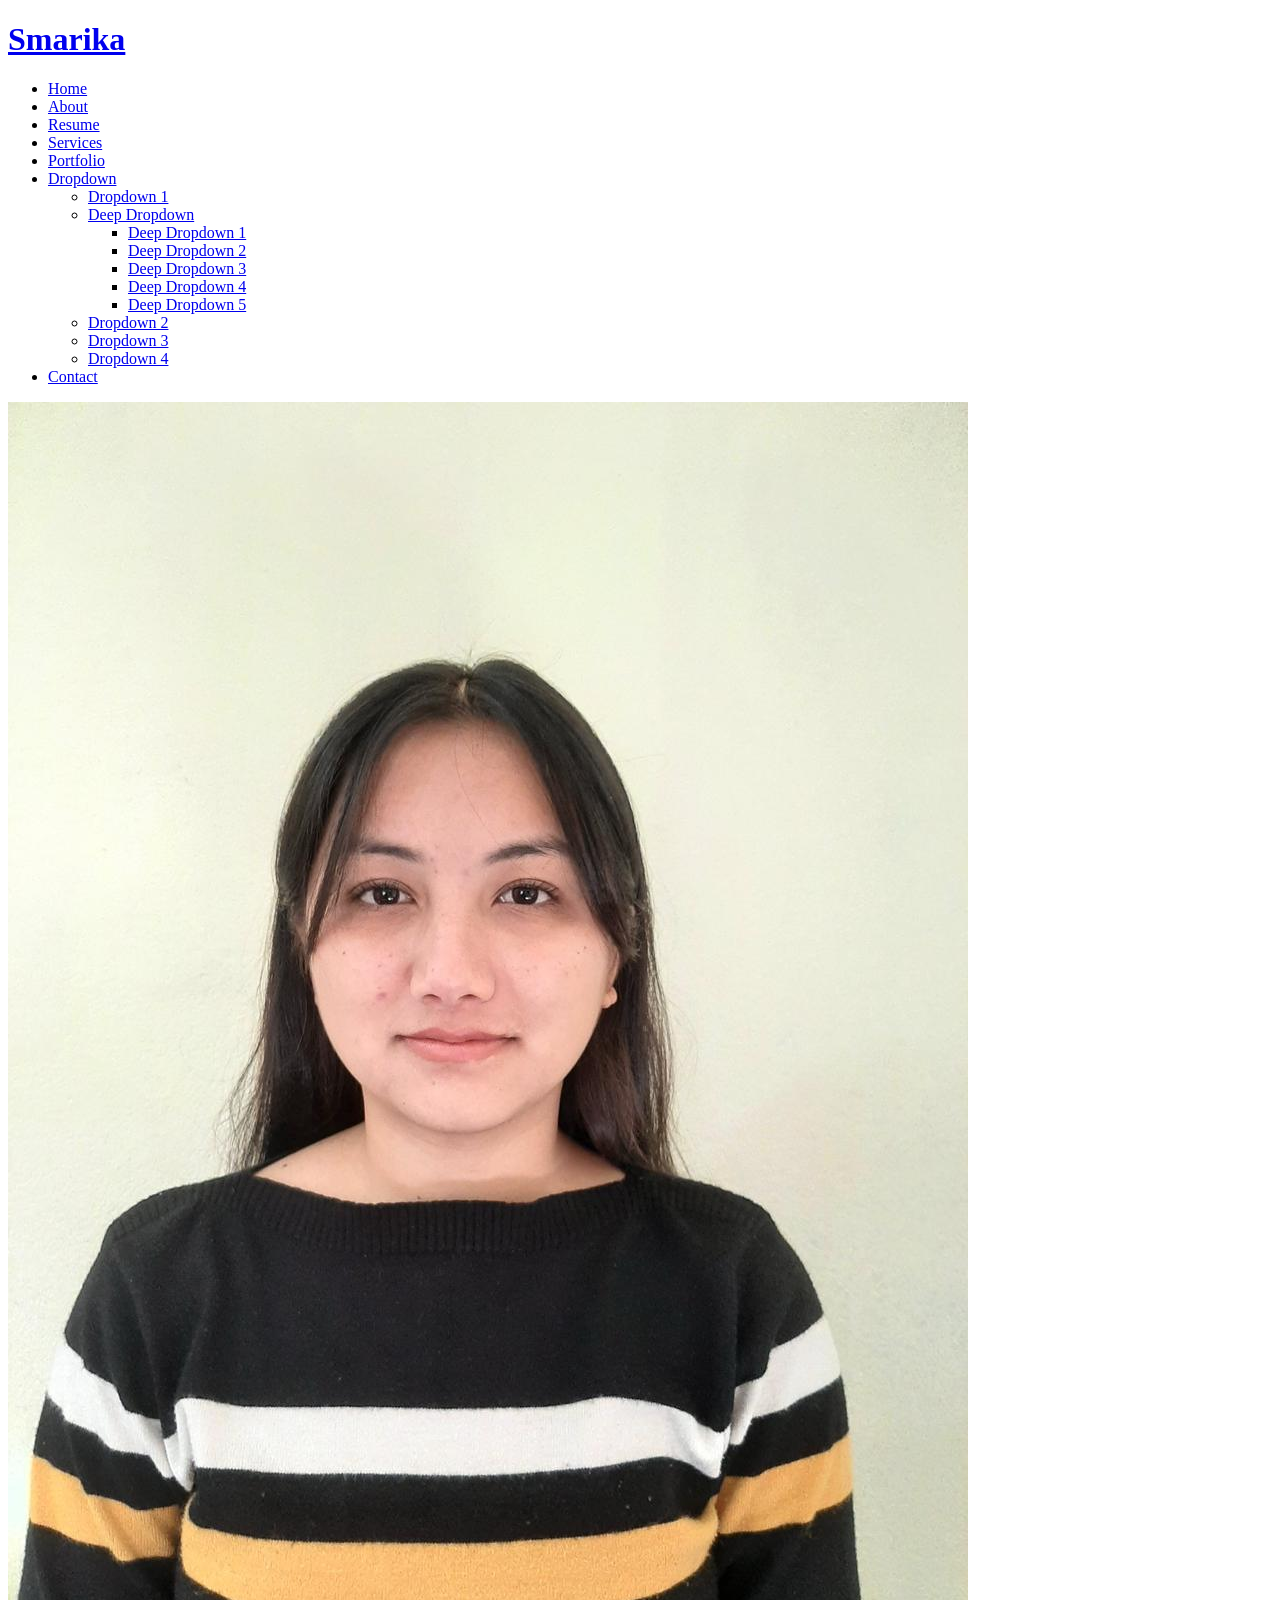
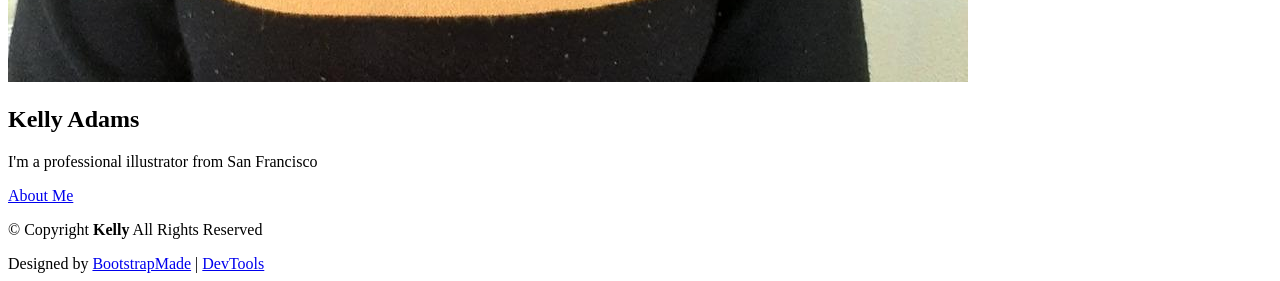
==== index.html @ 73e8aab5 "added portfolio website. this is first commit" ====
<!DOCTYPE html>
<html lang="en">

<head>
  <meta charset="utf-8">
  <meta content="width=device-width, initial-scale=1.0" name="viewport">
  <title>Index - Kelly Bootstrap Template</title>
  <meta name="description" content="">
  <meta name="keywords" content="">

  <!-- Favicons -->
  <link href="assets/img/favicon.png" rel="icon">
  <link href="assets/img/apple-touch-icon.png" rel="apple-touch-icon">

  <!-- Fonts -->
  <link href="https://fonts.googleapis.com" rel="preconnect">
  <link href="https://fonts.gstatic.com" rel="preconnect" crossorigin>
  <link href="https://fonts.googleapis.com/css2?family=Roboto:ital,wght@0,100;0,300;0,400;0,500;0,700;0,900;1,100;1,300;1,400;1,500;1,700;1,900&family=Poppins:ital,wght@0,100;0,200;0,300;0,400;0,500;0,600;0,700;0,800;0,900;1,100;1,200;1,300;1,400;1,500;1,600;1,700;1,800;1,900&family=Raleway:ital,wght@0,100;0,200;0,300;0,400;0,500;0,600;0,700;0,800;0,900;1,100;1,200;1,300;1,400;1,500;1,600;1,700;1,800;1,900&display=swap" rel="stylesheet">

  <!-- Vendor CSS Files -->
  <link href="assets/vendor/bootstrap/css/bootstrap.min.css" rel="stylesheet">
  <link href="assets/vendor/bootstrap-icons/bootstrap-icons.css" rel="stylesheet">
  <link href="assets/vendor/aos/aos.css" rel="stylesheet">
  <link href="assets/vendor/swiper/swiper-bundle.min.css" rel="stylesheet">
  <link href="assets/vendor/glightbox/css/glightbox.min.css" rel="stylesheet">

  <!-- Main CSS File -->
  <link href="assets/css/main.css" rel="stylesheet">

  <!-- =======================================================
  * Template Name: Kelly
  * Template URL: https://bootstrapmade.com/kelly-free-bootstrap-cv-resume-html-template/
  * Updated: Aug 07 2024 with Bootstrap v5.3.3
  * Author: BootstrapMade.com
  * License: https://bootstrapmade.com/license/
  ======================================================== -->
</head>

<body class="index-page">

  <header id="header" class="header d-flex align-items-center light-background sticky-top">
    <div class="container-fluid position-relative d-flex align-items-center justify-content-between">

      <a href="index.html" class="logo d-flex align-items-center me-auto me-xl-0">
        <!-- Uncomment the line below if you also wish to use an image logo -->
        <!-- <img src="assets/img/logo.png" alt=""> -->
        <h1 class="sitename">Smarika</h1>
      </a>

      <nav id="navmenu" class="navmenu">
        <ul>
          <li><a href="index.html" class="active">Home</a></li>
          <li><a href="about.html">About</a></li>
          <li><a href="resume.html">Resume</a></li>
          <li><a href="services.html">Services</a></li>
          <li><a href="portfolio.html">Portfolio</a></li>
          <li class="dropdown"><a href="#"><span>Dropdown</span> <i class="bi bi-chevron-down toggle-dropdown"></i></a>
            <ul>
              <li><a href="#">Dropdown 1</a></li>
              <li class="dropdown"><a href="#"><span>Deep Dropdown</span> <i class="bi bi-chevron-down toggle-dropdown"></i></a>
                <ul>
                  <li><a href="#">Deep Dropdown 1</a></li>
                  <li><a href="#">Deep Dropdown 2</a></li>
                  <li><a href="#">Deep Dropdown 3</a></li>
                  <li><a href="#">Deep Dropdown 4</a></li>
                  <li><a href="#">Deep Dropdown 5</a></li>
                </ul>
              </li>
              <li><a href="#">Dropdown 2</a></li>
              <li><a href="#">Dropdown 3</a></li>
              <li><a href="#">Dropdown 4</a></li>
            </ul>
          </li>
          <li><a href="contact.html">Contact</a></li>
        </ul>
        <i class="mobile-nav-toggle d-xl-none bi bi-list"></i>
      </nav>

      <div class="header-social-links">
        <a href="#" class="twitter"><i class="bi bi-twitter-x"></i></a>
        <a href="#" class="facebook"><i class="bi bi-facebook"></i></a>
        <a href="#" class="instagram"><i class="bi bi-instagram"></i></a>
        <a href="#" class="linkedin"><i class="bi bi-linkedin"></i></a>
      </div>

    </div>
  </header>

  <main class="main">

    <!-- Hero Section -->
    <section id="hero" class="hero section">

      <img src="assets/img/portfolio/smarika.jpeg" alt="" data-aos="fade-in">

      <div class="container text-center" data-aos="zoom-out" data-aos-delay="100">
        <div class="row justify-content-center">
          <div class="col-lg-8">
            <h2>Kelly Adams</h2>
            <p>I'm a professional illustrator from San Francisco</p>
            <a href="about.html" class="btn-get-started">About Me</a>
          </div>
        </div>
      </div>

    </section><!-- /Hero Section -->

  </main>

  <footer id="footer" class="footer light-background">

    <div class="container">
      <div class="copyright text-center ">
        <p>© <span>Copyright</span> <strong class="px-1 sitename">Kelly</strong> <span>All Rights Reserved<br></span></p>
      </div>
      <div class="social-links d-flex justify-content-center">
        <a href=""><i class="bi bi-twitter-x"></i></a>
        <a href=""><i class="bi bi-facebook"></i></a>
        <a href=""><i class="bi bi-instagram"></i></a>
        <a href=""><i class="bi bi-linkedin"></i></a>
      </div>
      <div class="credits">
        <!-- All the links in the footer should remain intact. -->
        <!-- You can delete the links only if you've purchased the pro version. -->
        <!-- Licensing information: https://bootstrapmade.com/license/ -->
        <!-- Purchase the pro version with working PHP/AJAX contact form: [buy-url] -->
        Designed by <a href="https://bootstrapmade.com/">BootstrapMade</a> | <a href="https://bootstrapmade.com/tools/">DevTools</a>
      </div>
    </div>

  </footer>

  <!-- Scroll Top -->
  <a href="#" id="scroll-top" class="scroll-top d-flex align-items-center justify-content-center"><i class="bi bi-arrow-up-short"></i></a>

  <!-- Preloader -->
  <div id="preloader"></div>

  <!-- Vendor JS Files -->
  <script src="assets/vendor/bootstrap/js/bootstrap.bundle.min.js"></script>
  <script src="assets/vendor/php-email-form/validate.js"></script>
  <script src="assets/vendor/aos/aos.js"></script>
  <script src="assets/vendor/waypoints/noframework.waypoints.js"></script>
  <script src="assets/vendor/purecounter/purecounter_vanilla.js"></script>
  <script src="assets/vendor/swiper/swiper-bundle.min.js"></script>
  <script src="assets/vendor/glightbox/js/glightbox.min.js"></script>
  <script src="assets/vendor/imagesloaded/imagesloaded.pkgd.min.js"></script>
  <script src="assets/vendor/isotope-layout/isotope.pkgd.min.js"></script>

  <!-- Main JS File -->
  <script src="assets/js/main.js"></script>

</body>

</html>
---- assets/css/main.css ----
/**
* Template Name: Kelly
* Template URL: https://bootstrapmade.com/kelly-free-bootstrap-cv-resume-html-template/
* Updated: Aug 07 2024 with Bootstrap v5.3.3
* Author: BootstrapMade.com
* License: https://bootstrapmade.com/license/
*/

/*--------------------------------------------------------------
# Font & Color Variables
# Help: https://bootstrapmade.com/color-system/
--------------------------------------------------------------*/
/* Fonts */
:root {
  --default-font: "Roboto",  system-ui, -apple-system, "Segoe UI", Roboto, "Helvetica Neue", Arial, "Noto Sans", "Liberation Sans", sans-serif, "Apple Color Emoji", "Segoe UI Emoji", "Segoe UI Symbol", "Noto Color Emoji";
  --heading-font: "Raleway",  sans-serif;
  --nav-font: "Poppins",  sans-serif;
}

/* Global Colors - The following color variables are used throughout the website. Updating them here will change the color scheme of the entire website */
:root { 
  --background-color: #ffffff; /* Background color for the entire website, including individual sections */
  --default-color: #444444; /* Default color used for the majority of the text content across the entire website */
  --heading-color: #222222; /* Color for headings, subheadings and title throughout the website */
  --accent-color: #34b7a7; /* Accent color that represents your brand on the website. It's used for buttons, links, and other elements that need to stand out */
  --surface-color: #ffffff; /* The surface color is used as a background of boxed elements within sections, such as cards, icon boxes, or other elements that require a visual separation from the global background. */
  --contrast-color: #ffffff; /* Contrast color for text, ensuring readability against backgrounds of accent, heading, or default colors. */
}

/* Nav Menu Colors - The following color variables are used specifically for the navigation menu. They are separate from the global colors to allow for more customization options */
:root {
  --nav-color: #444444;  /* The default color of the main navmenu links */
  --nav-hover-color: #34b7a7; /* Applied to main navmenu links when they are hovered over or active */
  --nav-mobile-background-color: #ffffff; /* Used as the background color for mobile navigation menu */
  --nav-dropdown-background-color: #ffffff; /* Used as the background color for dropdown items that appear when hovering over primary navigation items */
  --nav-dropdown-color: #444444; /* Used for navigation links of the dropdown items in the navigation menu. */
  --nav-dropdown-hover-color: #34b7a7; /* Similar to --nav-hover-color, this color is applied to dropdown navigation links when they are hovered over. */
}

/* Color Presets - These classes override global colors when applied to any section or element, providing reuse of the sam color scheme. */

.light-background {
  --background-color: #e9e8e6;
  --surface-color: #ffffff;
}

.dark-background {
  --background-color: #060606;
  --default-color: #ffffff;
  --heading-color: #ffffff;
  --surface-color: #252525;
  --contrast-color: #ffffff;
}

/* Smooth scroll */
:root {
  scroll-behavior: smooth;
}

/*--------------------------------------------------------------
# General Styling & Shared Classes
--------------------------------------------------------------*/
body {
  color: var(--default-color);
  background-color: var(--background-color);
  font-family: var(--default-font);
}

a {
  color: var(--accent-color);
  text-decoration: none;
  transition: 0.3s;
}

a:hover {
  color: color-mix(in srgb, var(--accent-color), transparent 25%);
  text-decoration: none;
}

h1,
h2,
h3,
h4,
h5,
h6 {
  color: var(--heading-color);
  font-family: var(--heading-font);
}

/* PHP Email Form Messages
------------------------------*/
.php-email-form .error-message {
  display: none;
  background: #df1529;
  color: #ffffff;
  text-align: left;
  padding: 15px;
  margin-bottom: 24px;
  font-weight: 600;
}

.php-email-form .sent-message {
  display: none;
  color: #ffffff;
  background: #059652;
  text-align: center;
  padding: 15px;
  margin-bottom: 24px;
  font-weight: 600;
}

.php-email-form .loading {
  display: none;
  background: var(--surface-color);
  text-align: center;
  padding: 15px;
  margin-bottom: 24px;
}

.php-email-form .loading:before {
  content: "";
  display: inline-block;
  border-radius: 50%;
  width: 24px;
  height: 24px;
  margin: 0 10px -6px 0;
  border: 3px solid var(--accent-color);
  border-top-color: var(--surface-color);
  animation: php-email-form-loading 1s linear infinite;
}

@keyframes php-email-form-loading {
  0% {
    transform: rotate(0deg);
  }

  100% {
    transform: rotate(360deg);
  }
}

/*--------------------------------------------------------------
# Global Header
--------------------------------------------------------------*/
.header {
  color: var(--default-color);
  background-color: var(--background-color);
  padding: 15px 0;
  transition: all 0.5s;
  z-index: 997;
  box-shadow: 0px 0 18px rgba(0, 0, 0, 0.1);
}

.header .logo {
  line-height: 1;
}

.header .logo img {
  max-height: 36px;
  margin-right: 8px;
}

.header .logo h1 {
  font-size: 32px;
  margin: 0;
  font-weight: 300;
  text-transform: uppercase;
  color: var(--heading-color);
}

.header .header-social-links {
  padding-right: 15px;
}

.header .header-social-links a {
  color: color-mix(in srgb, var(--default-color), transparent 40%);
  padding-left: 6px;
  display: inline-block;
  transition: 0.3s;
  font-size: 16px;
}

.header .header-social-links a:hover {
  color: var(--accent-color);
}

.header .header-social-links a i {
  line-height: 0px;
}

@media (max-width: 1200px) {
  .header .logo {
    order: 1;
  }

  .header .header-social-links {
    order: 2;
  }

  .header .navmenu {
    order: 3;
  }
}

/*--------------------------------------------------------------
# Navigation Menu
--------------------------------------------------------------*/
/* Desktop Navigation */
@media (min-width: 1200px) {
  .navmenu {
    padding: 0;
  }

  .navmenu ul {
    margin: 0;
    padding: 0;
    display: flex;
    list-style: none;
    align-items: center;
  }

  .navmenu li {
    position: relative;
  }

  .navmenu>ul>li {
    white-space: nowrap;
    padding: 15px 14px;
  }

  .navmenu>ul>li:last-child {
    padding-right: 0;
  }

  .navmenu a,
  .navmenu a:focus {
    color: var(--nav-color);
    font-size: 15px;
    padding: 0 2px;
    font-family: var(--nav-font);
    font-weight: 400;
    display: flex;
    align-items: center;
    justify-content: space-between;
    white-space: nowrap;
    transition: 0.3s;
    position: relative;
  }

  .navmenu a i,
  .navmenu a:focus i {
    font-size: 12px;
    line-height: 0;
    margin-left: 5px;
    transition: 0.3s;
  }

  .navmenu>ul>li>a:before {
    content: "";
    position: absolute;
    height: 2px;
    bottom: -6px;
    left: 0;
    background-color: var(--nav-hover-color);
    visibility: hidden;
    width: 0px;
    transition: all 0.3s ease-in-out 0s;
  }

  .navmenu a:hover:before,
  .navmenu li:hover>a:before,
  .navmenu .active:before {
    visibility: visible;
    width: 25px;
  }

  .navmenu li:hover>a,
  .navmenu .active,
  .navmenu .active:focus {
    color: var(--nav-hover-color);
  }

  .navmenu .dropdown ul {
    margin: 0;
    padding: 10px 0;
    background: var(--nav-dropdown-background-color);
    display: block;
    position: absolute;
    visibility: hidden;
    left: 14px;
    top: 130%;
    opacity: 0;
    transition: 0.3s;
    border-radius: 4px;
    z-index: 99;
    box-shadow: 0px 0px 30px rgba(0, 0, 0, 0.1);
  }

  .navmenu .dropdown ul li {
    min-width: 200px;
  }

  .navmenu .dropdown ul a {
    padding: 10px 20px;
    font-size: 15px;
    text-transform: none;
    color: var(--nav-dropdown-color);
  }

  .navmenu .dropdown ul a i {
    font-size: 12px;
  }

  .navmenu .dropdown ul a:hover,
  .navmenu .dropdown ul .active:hover,
  .navmenu .dropdown ul li:hover>a {
    color: var(--nav-dropdown-hover-color);
  }

  .navmenu .dropdown:hover>ul {
    opacity: 1;
    top: 100%;
    visibility: visible;
  }

  .navmenu .dropdown .dropdown ul {
    top: 0;
    left: -90%;
    visibility: hidden;
  }

  .navmenu .dropdown .dropdown:hover>ul {
    opacity: 1;
    top: 0;
    left: -100%;
    visibility: visible;
  }
}

/* Mobile Navigation */
@media (max-width: 1199px) {
  .mobile-nav-toggle {
    color: var(--nav-color);
    font-size: 28px;
    line-height: 0;
    margin-right: 10px;
    cursor: pointer;
    transition: color 0.3s;
  }

  .navmenu {
    padding: 0;
    z-index: 9997;
  }

  .navmenu ul {
    display: none;
    list-style: none;
    position: absolute;
    inset: 60px 20px 20px 20px;
    padding: 10px 0;
    margin: 0;
    border-radius: 6px;
    background-color: var(--nav-mobile-background-color);
    border: 1px solid color-mix(in srgb, var(--default-color), transparent 90%);
    box-shadow: none;
    overflow-y: auto;
    transition: 0.3s;
    z-index: 9998;
  }

  .navmenu a,
  .navmenu a:focus {
    color: var(--nav-dropdown-color);
    padding: 10px 20px;
    font-family: var(--nav-font);
    font-size: 17px;
    font-weight: 500;
    display: flex;
    align-items: center;
    justify-content: space-between;
    white-space: nowrap;
    transition: 0.3s;
  }

  .navmenu a i,
  .navmenu a:focus i {
    font-size: 12px;
    line-height: 0;
    margin-left: 5px;
    width: 30px;
    height: 30px;
    display: flex;
    align-items: center;
    justify-content: center;
    border-radius: 50%;
    transition: 0.3s;
    background-color: color-mix(in srgb, var(--accent-color), transparent 90%);
  }

  .navmenu a i:hover,
  .navmenu a:focus i:hover {
    background-color: var(--accent-color);
    color: var(--contrast-color);
  }

  .navmenu a:hover,
  .navmenu .active,
  .navmenu .active:focus {
    color: var(--nav-dropdown-hover-color);
  }

  .navmenu .active i,
  .navmenu .active:focus i {
    background-color: var(--accent-color);
    color: var(--contrast-color);
    transform: rotate(180deg);
  }

  .navmenu .dropdown ul {
    position: static;
    display: none;
    z-index: 99;
    padding: 10px 0;
    margin: 10px 20px;
    background-color: var(--nav-dropdown-background-color);
    transition: all 0.5s ease-in-out;
  }

  .navmenu .dropdown ul ul {
    background-color: rgba(33, 37, 41, 0.1);
  }

  .navmenu .dropdown>.dropdown-active {
    display: block;
    background-color: rgba(33, 37, 41, 0.03);
  }

  .mobile-nav-active {
    overflow: hidden;
  }

  .mobile-nav-active .mobile-nav-toggle {
    color: #fff;
    position: absolute;
    font-size: 32px;
    top: 15px;
    right: 15px;
    margin-right: 0;
    z-index: 9999;
  }

  .mobile-nav-active .navmenu {
    position: fixed;
    overflow: hidden;
    inset: 0;
    background: rgba(33, 37, 41, 0.8);
    transition: 0.3s;
  }

  .mobile-nav-active .navmenu>ul {
    display: block;
  }
}

/*--------------------------------------------------------------
# Global Footer
--------------------------------------------------------------*/
.footer {
  color: var(--default-color);
  background-color: var(--background-color);
  font-size: 14px;
  padding: 40px 0;
  position: relative;
}

.footer .copyright p {
  margin-bottom: 0;
}

.footer .social-links {
  margin-top: 20px;
}

.footer .social-links a {
  display: flex;
  align-items: center;
  justify-content: center;
  width: 40px;
  height: 40px;
  border-radius: 50%;
  border: 1px solid color-mix(in srgb, var(--default-color), transparent 50%);
  font-size: 16px;
  color: color-mix(in srgb, var(--default-color), transparent 50%);
  margin: 0 5px;
  transition: 0.3s;
}

.footer .social-links a:hover {
  color: var(--accent-color);
  border-color: var(--accent-color);
}

.footer .credits {
  margin-top: 10px;
  font-size: 13px;
  text-align: center;
}

/*--------------------------------------------------------------
# Preloader
--------------------------------------------------------------*/
#preloader {
  position: fixed;
  inset: 0;
  z-index: 9999;
  overflow: hidden;
  background-color: var(--background-color);
  transition: all 0.6s ease-out;
  width: 100%;
  height: 100vh;
}

#preloader:before,
#preloader:after {
  content: "";
  position: absolute;
  border: 4px solid var(--accent-color);
  border-radius: 50%;
  animation: animate-preloader 2s cubic-bezier(0, 0.2, 0.8, 1) infinite;
}

#preloader:after {
  animation-delay: -0.5s;
}

@keyframes animate-preloader {
  0% {
    width: 10px;
    height: 10px;
    top: calc(50% - 5px);
    left: calc(50% - 5px);
    opacity: 1;
  }

  100% {
    width: 72px;
    height: 72px;
    top: calc(50% - 36px);
    left: calc(50% - 36px);
    opacity: 0;
  }
}

/*--------------------------------------------------------------
# Scroll Top Button
--------------------------------------------------------------*/
.scroll-top {
  position: fixed;
  visibility: hidden;
  opacity: 0;
  right: 15px;
  bottom: -15px;
  z-index: 99999;
  background-color: var(--accent-color);
  width: 44px;
  height: 44px;
  border-radius: 50px;
  transition: all 0.4s;
}

.scroll-top i {
  font-size: 24px;
  color: var(--contrast-color);
  line-height: 0;
}

.scroll-top:hover {
  background-color: color-mix(in srgb, var(--accent-color), transparent 20%);
  color: var(--contrast-color);
}

.scroll-top.active {
  visibility: visible;
  opacity: 1;
  bottom: 15px;
}

/*--------------------------------------------------------------
# Disable aos animation delay on mobile devices
--------------------------------------------------------------*/
@media screen and (max-width: 768px) {
  [data-aos-delay] {
    transition-delay: 0 !important;
  }
}

/*--------------------------------------------------------------
# Global Page Titles & Breadcrumbs
--------------------------------------------------------------*/
.page-title {
  color: var(--default-color);
  background-color: var(--background-color);
  padding: 25px 0;
  position: relative;
  border-bottom: 1px solid color-mix(in srgb, var(--default-color), transparent 85%);
}

.page-title h1 {
  font-size: 24px;
  font-weight: 400;
}

.page-title .breadcrumbs ol {
  display: flex;
  flex-wrap: wrap;
  list-style: none;
  padding: 0;
  margin: 0;
  font-size: 14px;
  font-weight: 400;
}

.page-title .breadcrumbs ol li+li {
  padding-left: 10px;
}

.page-title .breadcrumbs ol li+li::before {
  content: "/";
  display: inline-block;
  padding-right: 10px;
  color: color-mix(in srgb, var(--default-color), transparent 70%);
}

/*--------------------------------------------------------------
# Global Sections
--------------------------------------------------------------*/
section,
.section {
  color: var(--default-color);
  background-color: var(--background-color);
  padding: 60px 0;
  scroll-margin-top: 100px;
  overflow: clip;
}

@media (max-width: 1199px) {

  section,
  .section {
    scroll-margin-top: 66px;
  }
}

/*--------------------------------------------------------------
# Global Section Titles
--------------------------------------------------------------*/
.section-title {
  text-align: center;
  padding-bottom: 60px;
  position: relative;
}

.section-title h2 {
  font-size: 32px;
  font-weight: 700;
  margin-bottom: 20px;
  padding-bottom: 20px;
  position: relative;
}

.section-title h2:after {
  content: "";
  position: absolute;
  display: block;
  width: 50px;
  height: 3px;
  background: var(--accent-color);
  left: 0;
  right: 0;
  bottom: 0;
  margin: auto;
}

.section-title p {
  margin-bottom: 0;
}

/*--------------------------------------------------------------
# Hero Section
--------------------------------------------------------------*/
.hero {
  width: 100%;
  min-height: calc(100vh - 82px);
  position: relative;
  padding: 80px 0;
  display: flex;
  align-items: center;
  justify-content: center;
}

@media (max-width: 1200px) {
  .hero {
    min-height: calc(100vh - 68px);
  }
}

.hero img {
  position: absolute;
  inset: 0;
  display: block;
  width: 100%;
  height: 100%;
  object-fit: cover;
  z-index: 1;
}

.hero .container {
  position: relative;
  z-index: 3;
}

.hero h2 {
  margin: 0;
  font-size: 48px;
  font-weight: 700;
}

.hero p {
  margin: 10px 0 0 0;
  font-size: 24px;
  color: var(--heading-color);
}

.hero .btn-get-started {
  color: var(--contrast-color);
  background: var(--accent-color);
  font-family: var(--heading-font);
  text-transform: uppercase;
  font-weight: 600;
  font-size: 12px;
  letter-spacing: 1px;
  display: inline-block;
  padding: 12px 40px;
  border-radius: 50px;
  transition: 0.5s;
  margin-top: 30px;
}

.hero .btn-get-started:hover {
  background: color-mix(in srgb, var(--accent-color) 90%, white 20%);
}

@media (max-width: 768px) {
  .hero h2 {
    font-size: 32px;
  }

  .hero p {
    font-size: 18px;
  }
}

/*--------------------------------------------------------------
# About Section
--------------------------------------------------------------*/
.about .content h2 {
  font-weight: 700;
  font-size: 24px;
}

.about .content ul {
  list-style: none;
  padding: 0;
}

.about .content ul li {
  margin-bottom: 20px;
  display: flex;
  align-items: center;
}

.about .content ul strong {
  margin-right: 10px;
}

.about .content ul i {
  font-size: 16px;
  margin-right: 5px;
  color: var(--accent-color);
  line-height: 0;
}

/*--------------------------------------------------------------
# Skills Section
--------------------------------------------------------------*/
.skills .progress {
  height: 60px;
  display: block;
  background: none;
  border-radius: 0;
}

.skills .progress .skill {
  color: var(--heading-color);
  padding: 0;
  margin: 0 0 6px 0;
  text-transform: uppercase;
  display: block;
  font-weight: 600;
  font-family: var(--heading-font);
}

.skills .progress .skill .val {
  float: right;
  font-style: normal;
}

.skills .progress-bar-wrap {
  background: color-mix(in srgb, var(--default-color), transparent 90%);
  height: 10px;
}

.skills .progress-bar {
  width: 1px;
  height: 10px;
  transition: 0.9s;
  background-color: var(--accent-color);
}

/*--------------------------------------------------------------
# Stats Section
--------------------------------------------------------------*/
.stats .stats-item {
  padding: 30px;
  width: 100%;
}

.stats .stats-item span {
  color: var(--heading-color);
  font-size: 48px;
  display: block;
  font-weight: 700;
  margin-bottom: 20px;
  padding-bottom: 20px;
  position: relative;
}

.stats .stats-item span:after {
  content: "";
  position: absolute;
  display: block;
  width: 25px;
  height: 3px;
  background: var(--accent-color);
  left: 0;
  right: 0;
  bottom: 0;
  margin: auto;
}

.stats .stats-item p {
  color: color-mix(in srgb, var(--default-color), transparent 40%);
  padding: 0;
  margin: 0;
  font-family: var(--heading-font);
  font-weight: 500;
}

/*--------------------------------------------------------------
# Testimonials Section
--------------------------------------------------------------*/
.testimonials .section-header {
  margin-bottom: 40px;
}

.testimonials .testimonials-carousel,
.testimonials .testimonials-slider {
  overflow: hidden;
}

.testimonials .testimonial-item {
  text-align: center;
}

.testimonials .testimonial-item .testimonial-img {
  width: 120px;
  border-radius: 50%;
  border: 4px solid var(--background-color);
  margin: 0 auto;
}

.testimonials .testimonial-item h3 {
  font-size: 20px;
  font-weight: bold;
  margin: 10px 0 5px 0;
}

.testimonials .testimonial-item h4 {
  font-size: 14px;
  color: color-mix(in srgb, var(--default-color), transparent 40%);
  margin: 0 0 15px 0;
}

.testimonials .testimonial-item .stars {
  margin-bottom: 15px;
}

.testimonials .testimonial-item .stars i {
  color: #ffc107;
  margin: 0 1px;
}

.testimonials .testimonial-item .quote-icon-left,
.testimonials .testimonial-item .quote-icon-right {
  color: color-mix(in srgb, var(--accent-color), transparent 50%);
  font-size: 26px;
  line-height: 0;
}

.testimonials .testimonial-item .quote-icon-left {
  display: inline-block;
  left: -5px;
  position: relative;
}

.testimonials .testimonial-item .quote-icon-right {
  display: inline-block;
  right: -5px;
  position: relative;
  top: 10px;
  transform: scale(-1, -1);
}

.testimonials .testimonial-item p {
  font-style: italic;
  margin: 0 auto 15px auto;
}

.testimonials .swiper-wrapper {
  height: auto;
}

.testimonials .swiper-pagination {
  margin-top: 20px;
  position: relative;
}

.testimonials .swiper-pagination .swiper-pagination-bullet {
  width: 12px;
  height: 12px;
  opacity: 1;
  background-color: color-mix(in srgb, var(--default-color), transparent 85%);
}

.testimonials .swiper-pagination .swiper-pagination-bullet-active {
  background-color: var(--accent-color);
}

@media (min-width: 992px) {
  .testimonials .testimonial-item p {
    width: 80%;
  }
}

/*--------------------------------------------------------------
# Resume Section
--------------------------------------------------------------*/
.resume .resume-title {
  color: var(--heading-color);
  font-size: 26px;
  font-weight: 700;
  margin-top: 20px;
  margin-bottom: 20px;
}

.resume .resume-item {
  padding: 0 0 20px 20px;
  margin-top: -2px;
  border-left: 2px solid var(--accent-color);
  position: relative;
}

.resume .resume-item h4 {
  line-height: 18px;
  font-size: 18px;
  font-weight: 600;
  text-transform: uppercase;
  color: color-mix(in srgb, var(--default-color), transparent 20%);
  margin-bottom: 10px;
}

.resume .resume-item h5 {
  font-size: 16px;
  padding: 5px 15px;
  display: inline-block;
  font-weight: 600;
  margin-bottom: 10px;
}

.resume .resume-item ul {
  padding-left: 20px;
}

.resume .resume-item ul li {
  padding-bottom: 10px;
}

.resume .resume-item:last-child {
  padding-bottom: 0;
}

.resume .resume-item::before {
  content: "";
  position: absolute;
  width: 16px;
  height: 16px;
  border-radius: 50px;
  left: -9px;
  top: 0;
  background: var(--background-color);
  border: 2px solid var(--accent-color);
}

/*--------------------------------------------------------------
# Services Section
--------------------------------------------------------------*/
.services .service-item {
  background-color: var(--surface-color);
  box-shadow: 0px 5px 90px 0px rgba(0, 0, 0, 0.1);
  height: 100%;
  padding: 60px 30px;
  text-align: center;
  transition: 0.3s;
  border-radius: 5px;
}

.services .service-item .icon {
  margin: 0 auto;
  width: 100px;
  height: 100px;
  display: flex;
  align-items: center;
  justify-content: center;
  transition: ease-in-out 0.3s;
  position: relative;
}

.services .service-item .icon i {
  font-size: 36px;
  transition: 0.5s;
  position: relative;
}

.services .service-item .icon svg {
  position: absolute;
  top: 0;
  left: 0;
}

.services .service-item .icon svg path {
  transition: 0.5s;
  fill: color-mix(in srgb, var(--default-color), transparent 95%);
}

.services .service-item h3 {
  font-weight: 700;
  margin: 10px 0 15px 0;
  font-size: 22px;
}

.services .service-item p {
  line-height: 24px;
  font-size: 14px;
  margin-bottom: 0;
}

.services .service-item:hover {
  box-shadow: 0px 5px 35px 0px rgba(0, 0, 0, 0.1);
}

.services .service-item.item-cyan i {
  color: #0dcaf0;
}

.services .service-item.item-cyan:hover .icon i {
  color: #fff;
}

.services .service-item.item-cyan:hover .icon path {
  fill: #0dcaf0;
}

.services .service-item.item-orange i {
  color: #fd7e14;
}

.services .service-item.item-orange:hover .icon i {
  color: #fff;
}

.services .service-item.item-orange:hover .icon path {
  fill: #fd7e14;
}

.services .service-item.item-teal i {
  color: #20c997;
}

.services .service-item.item-teal:hover .icon i {
  color: #fff;
}

.services .service-item.item-teal:hover .icon path {
  fill: #20c997;
}

.services .service-item.item-red i {
  color: #df1529;
}

.services .service-item.item-red:hover .icon i {
  color: #fff;
}

.services .service-item.item-red:hover .icon path {
  fill: #df1529;
}

.services .service-item.item-indigo i {
  color: #6610f2;
}

.services .service-item.item-indigo:hover .icon i {
  color: #fff;
}

.services .service-item.item-indigo:hover .icon path {
  fill: #6610f2;
}

.services .service-item.item-pink i {
  color: #f3268c;
}

.services .service-item.item-pink:hover .icon i {
  color: #fff;
}

.services .service-item.item-pink:hover .icon path {
  fill: #f3268c;
}

/*--------------------------------------------------------------
# Portfolio Section
--------------------------------------------------------------*/
.portfolio .portfolio-filters {
  padding: 0;
  margin: 0 auto 20px auto;
  list-style: none;
  text-align: center;
}

.portfolio .portfolio-filters li {
  cursor: pointer;
  display: inline-block;
  padding: 8px 20px 10px 20px;
  margin: 0;
  font-size: 15px;
  font-weight: 500;
  line-height: 1;
  margin-bottom: 5px;
  border-radius: 50px;
  transition: all 0.3s ease-in-out;
  font-family: var(--heading-font);
}

.portfolio .portfolio-filters li:hover,
.portfolio .portfolio-filters li.filter-active {
  color: var(--contrast-color);
  background-color: var(--accent-color);
}

.portfolio .portfolio-filters li:first-child {
  margin-left: 0;
}

.portfolio .portfolio-filters li:last-child {
  margin-right: 0;
}

@media (max-width: 575px) {
  .portfolio .portfolio-filters li {
    font-size: 14px;
    margin: 0 0 10px 0;
  }
}

.portfolio .portfolio-item {
  position: relative;
  overflow: hidden;
}

.portfolio .portfolio-item .portfolio-info {
  opacity: 0;
  position: absolute;
  left: 12px;
  right: 12px;
  bottom: -100%;
  z-index: 3;
  transition: all ease-in-out 0.5s;
  background: color-mix(in srgb, var(--surface-color), transparent 10%);
  padding: 15px;
}

.portfolio .portfolio-item .portfolio-info h4 {
  font-size: 18px;
  font-weight: 600;
  padding-right: 50px;
}

.portfolio .portfolio-item .portfolio-info p {
  color: color-mix(in srgb, var(--default-color), transparent 30%);
  font-size: 14px;
  margin-bottom: 0;
  padding-right: 50px;
}

.portfolio .portfolio-item .portfolio-info .preview-link,
.portfolio .portfolio-item .portfolio-info .details-link {
  position: absolute;
  right: 50px;
  font-size: 24px;
  top: calc(50% - 14px);
  color: color-mix(in srgb, var(--default-color), transparent 30%);
  transition: 0.3s;
  line-height: 0;
}

.portfolio .portfolio-item .portfolio-info .preview-link:hover,
.portfolio .portfolio-item .portfolio-info .details-link:hover {
  color: var(--accent-color);
}

.portfolio .portfolio-item .portfolio-info .details-link {
  right: 14px;
  font-size: 28px;
}

.portfolio .portfolio-item:hover .portfolio-info {
  opacity: 1;
  bottom: 0;
}

/*--------------------------------------------------------------
# Portfolio Details Section
--------------------------------------------------------------*/
.portfolio-details .portfolio-details-slider img {
  width: 100%;
}

.portfolio-details .portfolio-details-slider .swiper-pagination {
  margin-top: 20px;
  position: relative;
}

.portfolio-details .portfolio-details-slider .swiper-pagination .swiper-pagination-bullet {
  width: 12px;
  height: 12px;
  background-color: color-mix(in srgb, var(--default-color), transparent 85%);
  opacity: 1;
}

.portfolio-details .portfolio-details-slider .swiper-pagination .swiper-pagination-bullet-active {
  background-color: var(--accent-color);
}

.portfolio-details .portfolio-info {
  background-color: var(--surface-color);
  padding: 30px;
  box-shadow: 0px 0 30px rgba(0, 0, 0, 0.1);
}

.portfolio-details .portfolio-info h3 {
  font-size: 22px;
  font-weight: 700;
  margin-bottom: 20px;
  padding-bottom: 20px;
  border-bottom: 1px solid color-mix(in srgb, var(--default-color), transparent 85%);
}

.portfolio-details .portfolio-info ul {
  list-style: none;
  padding: 0;
  font-size: 15px;
}

.portfolio-details .portfolio-info ul li+li {
  margin-top: 10px;
}

.portfolio-details .portfolio-description {
  padding-top: 30px;
}

.portfolio-details .portfolio-description h2 {
  font-size: 26px;
  font-weight: 700;
  margin-bottom: 20px;
}

.portfolio-details .portfolio-description p {
  padding: 0;
  color: color-mix(in srgb, var(--default-color), transparent 30%);
}

/*--------------------------------------------------------------
# Contact Section
--------------------------------------------------------------*/
.contact .info-wrap {
  background-color: var(--surface-color);
  box-shadow: 0px 0px 20px rgba(0, 0, 0, 0.1);
  padding: 30px;
}

@media (max-width: 575px) {
  .contact .info-wrap {
    padding: 20px;
  }
}

.contact .info-item {
  margin-bottom: 40px;
}

.contact .info-item i {
  font-size: 20px;
  color: var(--accent-color);
  background: color-mix(in srgb, var(--accent-color), transparent 92%);
  width: 44px;
  height: 44px;
  display: flex;
  justify-content: center;
  align-items: center;
  border-radius: 50px;
  transition: all 0.3s ease-in-out;
  margin-right: 15px;
}

.contact .info-item h3 {
  padding: 0;
  font-size: 18px;
  font-weight: 700;
  margin-bottom: 5px;
}

.contact .info-item p {
  padding: 0;
  margin-bottom: 0;
  font-size: 14px;
}

.contact .info-item:hover i {
  background: var(--accent-color);
  color: var(--contrast-color);
}

.contact .php-email-form {
  background-color: var(--surface-color);
  height: 100%;
  padding: 30px;
  box-shadow: 0px 0px 20px rgba(0, 0, 0, 0.1);
}

@media (max-width: 575px) {
  .contact .php-email-form {
    padding: 20px;
  }
}

.contact .php-email-form input[type=text],
.contact .php-email-form input[type=email],
.contact .php-email-form textarea {
  font-size: 14px;
  padding: 10px 15px;
  box-shadow: none;
  border-radius: 0;
  color: var(--default-color);
  background-color: var(--surface-color);
  border-color: color-mix(in srgb, var(--default-color), transparent 80%);
}

.contact .php-email-form input[type=text]:focus,
.contact .php-email-form input[type=email]:focus,
.contact .php-email-form textarea:focus {
  border-color: var(--accent-color);
}

.contact .php-email-form input[type=text]::placeholder,
.contact .php-email-form input[type=email]::placeholder,
.contact .php-email-form textarea::placeholder {
  color: color-mix(in srgb, var(--default-color), transparent 70%);
}

.contact .php-email-form button[type=submit] {
  color: var(--contrast-color);
  background: var(--accent-color);
  border: 0;
  padding: 10px 30px;
  transition: 0.4s;
  border-radius: 50px;
}

.contact .php-email-form button[type=submit]:hover {
  background: color-mix(in srgb, var(--accent-color), transparent 25%);
}

/*--------------------------------------------------------------
# Starter Section Section
--------------------------------------------------------------*/
.starter-section {
  /* Add your styles here */
}
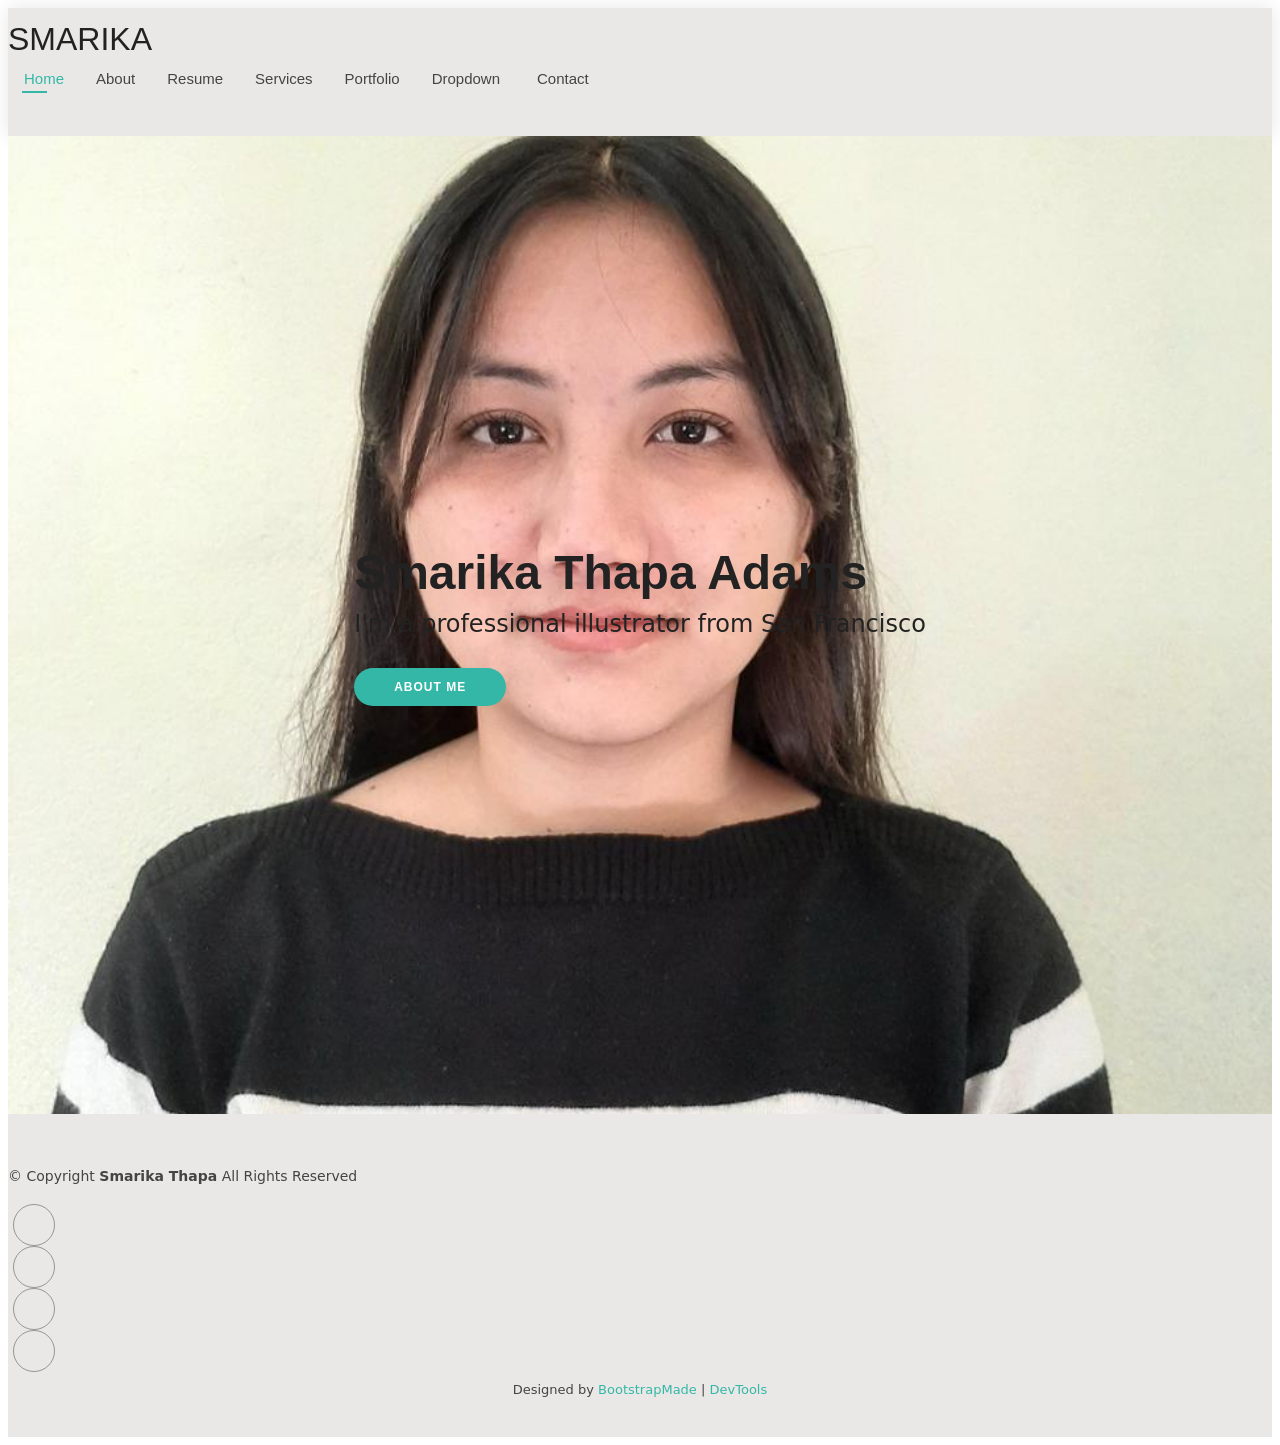
==== commit b3f2a267: "update about page as name" ====
--- a/index.html
+++ b/index.html
@@ -4,7 +4,7 @@
 <head>
   <meta charset="utf-8">
   <meta content="width=device-width, initial-scale=1.0" name="viewport">
-  <title>Index - Kelly Bootstrap Template</title>
+  <title>Index - Smarika Thapa Bootstrap Template</title>
   <meta name="description" content="">
   <meta name="keywords" content="">
 
@@ -28,8 +28,8 @@
   <link href="assets/css/main.css" rel="stylesheet">
 
   <!-- =======================================================
-  * Template Name: Kelly
-  * Template URL: https://bootstrapmade.com/kelly-free-bootstrap-cv-resume-html-template/
+  * Template Name: Smarika Thapa
+  * Template URL: https://bootstrapmade.com/Smarika Thapa-free-bootstrap-cv-resume-html-template/
   * Updated: Aug 07 2024 with Bootstrap v5.3.3
   * Author: BootstrapMade.com
   * License: https://bootstrapmade.com/license/
@@ -96,7 +96,7 @@
       <div class="container text-center" data-aos="zoom-out" data-aos-delay="100">
         <div class="row justify-content-center">
           <div class="col-lg-8">
-            <h2>Kelly Adams</h2>
+            <h2>Smarika Thapa Adams</h2>
             <p>I'm a professional illustrator from San Francisco</p>
             <a href="about.html" class="btn-get-started">About Me</a>
           </div>
@@ -111,7 +111,7 @@
 
     <div class="container">
       <div class="copyright text-center ">
-        <p>© <span>Copyright</span> <strong class="px-1 sitename">Kelly</strong> <span>All Rights Reserved<br></span></p>
+        <p>© <span>Copyright</span> <strong class="px-1 sitename">Smarika Thapa</strong> <span>All Rights Reserved<br></span></p>
       </div>
       <div class="social-links d-flex justify-content-center">
         <a href=""><i class="bi bi-twitter-x"></i></a>
--- a/assets/css/main.css
+++ b/assets/css/main.css
@@ -1,6 +1,6 @@
 /**
-* Template Name: Kelly
-* Template URL: https://bootstrapmade.com/kelly-free-bootstrap-cv-resume-html-template/
+* Template Name: Smarika Thapa
+* Template URL: https://bootstrapmade.com/Smarika Thapa-free-bootstrap-cv-resume-html-template/
 * Updated: Aug 07 2024 with Bootstrap v5.3.3
 * Author: BootstrapMade.com
 * License: https://bootstrapmade.com/license/
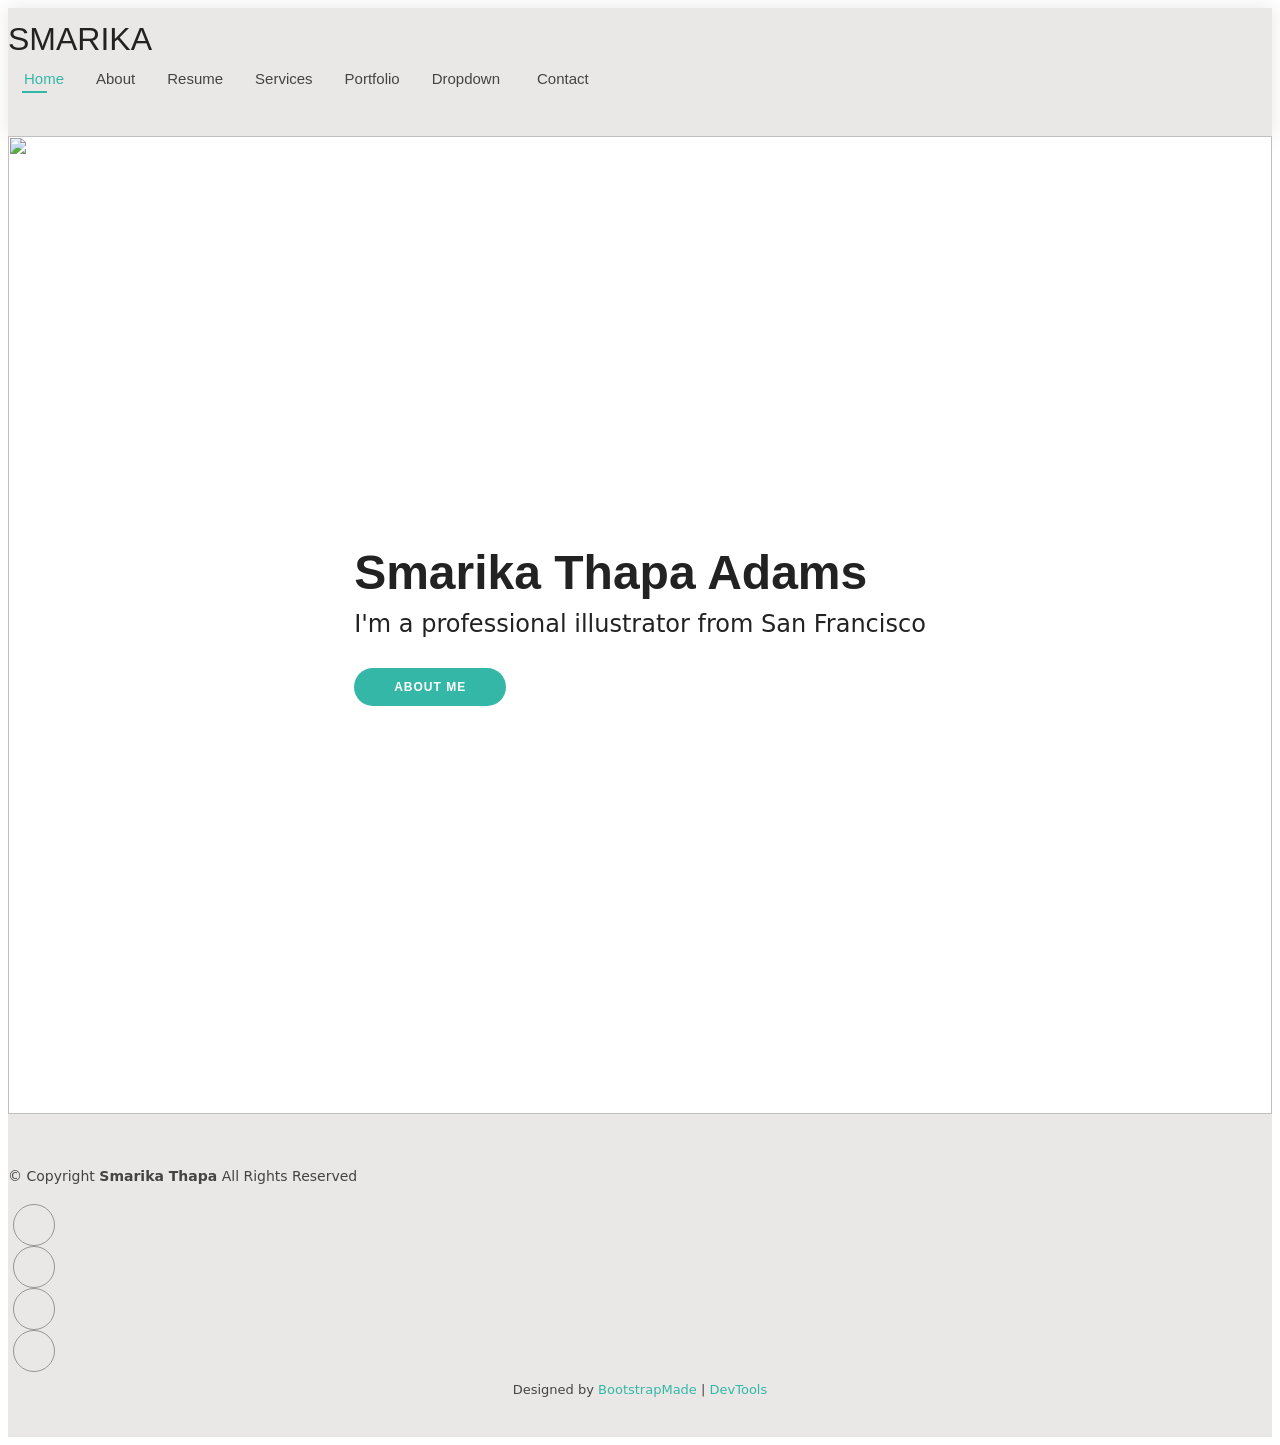
==== commit 5df7a379: "image update" ====
--- a/index.html
+++ b/index.html
@@ -26,14 +26,6 @@
 
   <!-- Main CSS File -->
   <link href="assets/css/main.css" rel="stylesheet">
-
-  <!-- =======================================================
-  * Template Name: Smarika Thapa
-  * Template URL: https://bootstrapmade.com/Smarika Thapa-free-bootstrap-cv-resume-html-template/
-  * Updated: Aug 07 2024 with Bootstrap v5.3.3
-  * Author: BootstrapMade.com
-  * License: https://bootstrapmade.com/license/
-  ======================================================== -->
 </head>
 
 <body class="index-page">
@@ -91,7 +83,7 @@
     <!-- Hero Section -->
     <section id="hero" class="hero section">
 
-      <img src="assets/img/portfolio/smarika.jpeg" alt="" data-aos="fade-in">
+      <img src="assets/img/hero-bg.jpg" alt="" data-aos="fade-in">
 
       <div class="container text-center" data-aos="zoom-out" data-aos-delay="100">
         <div class="row justify-content-center">
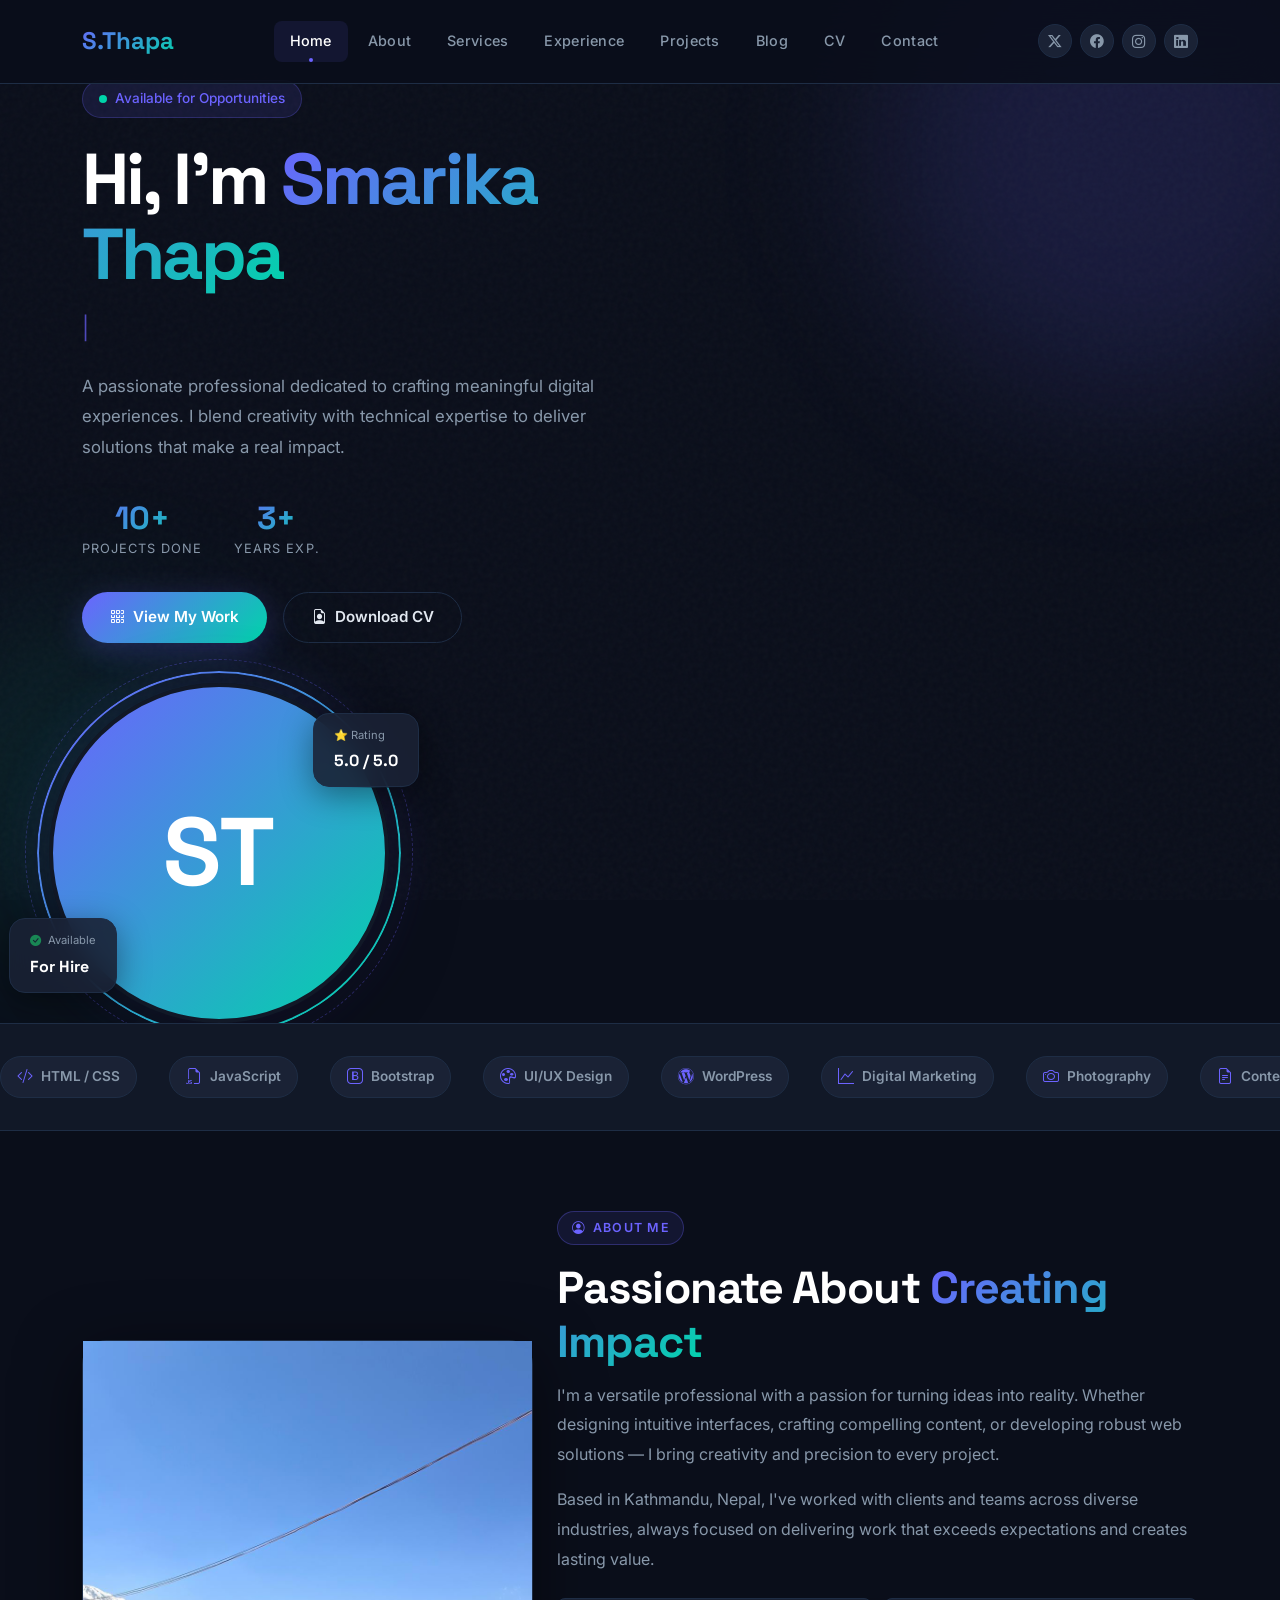
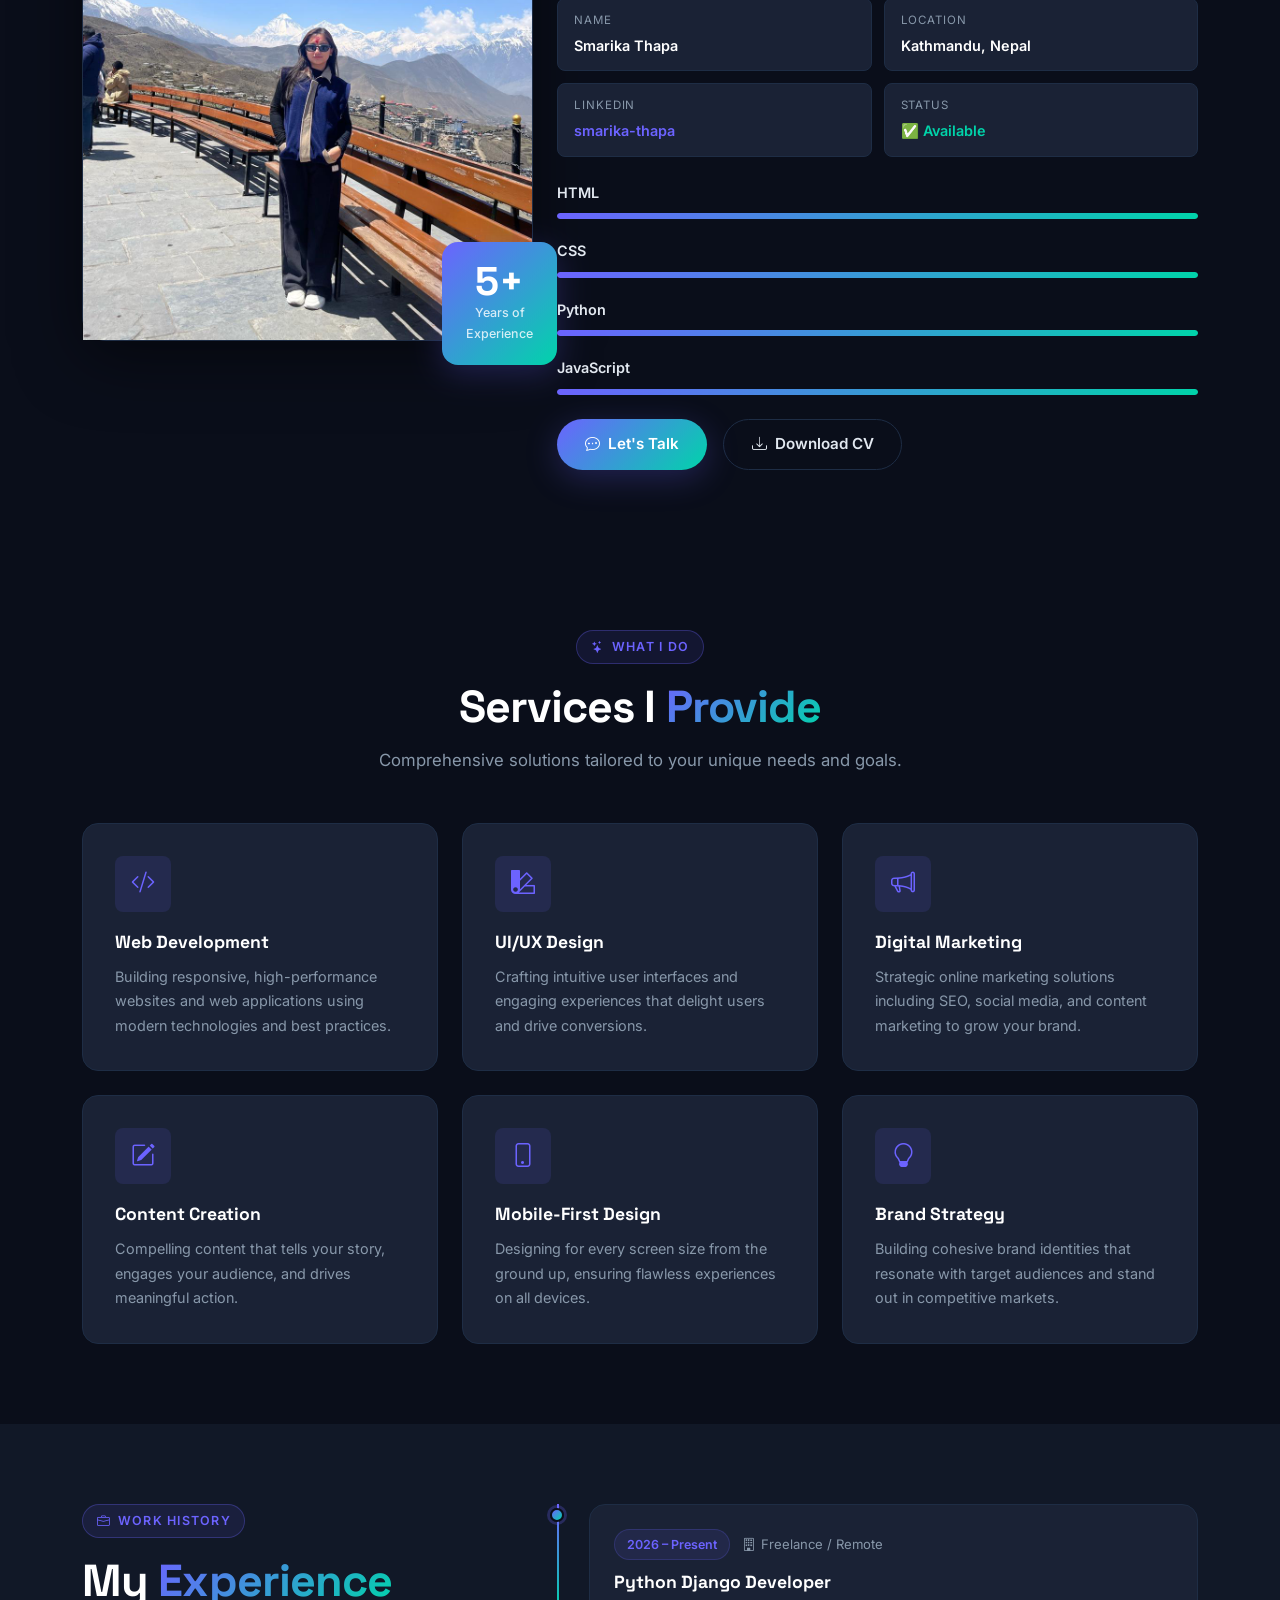
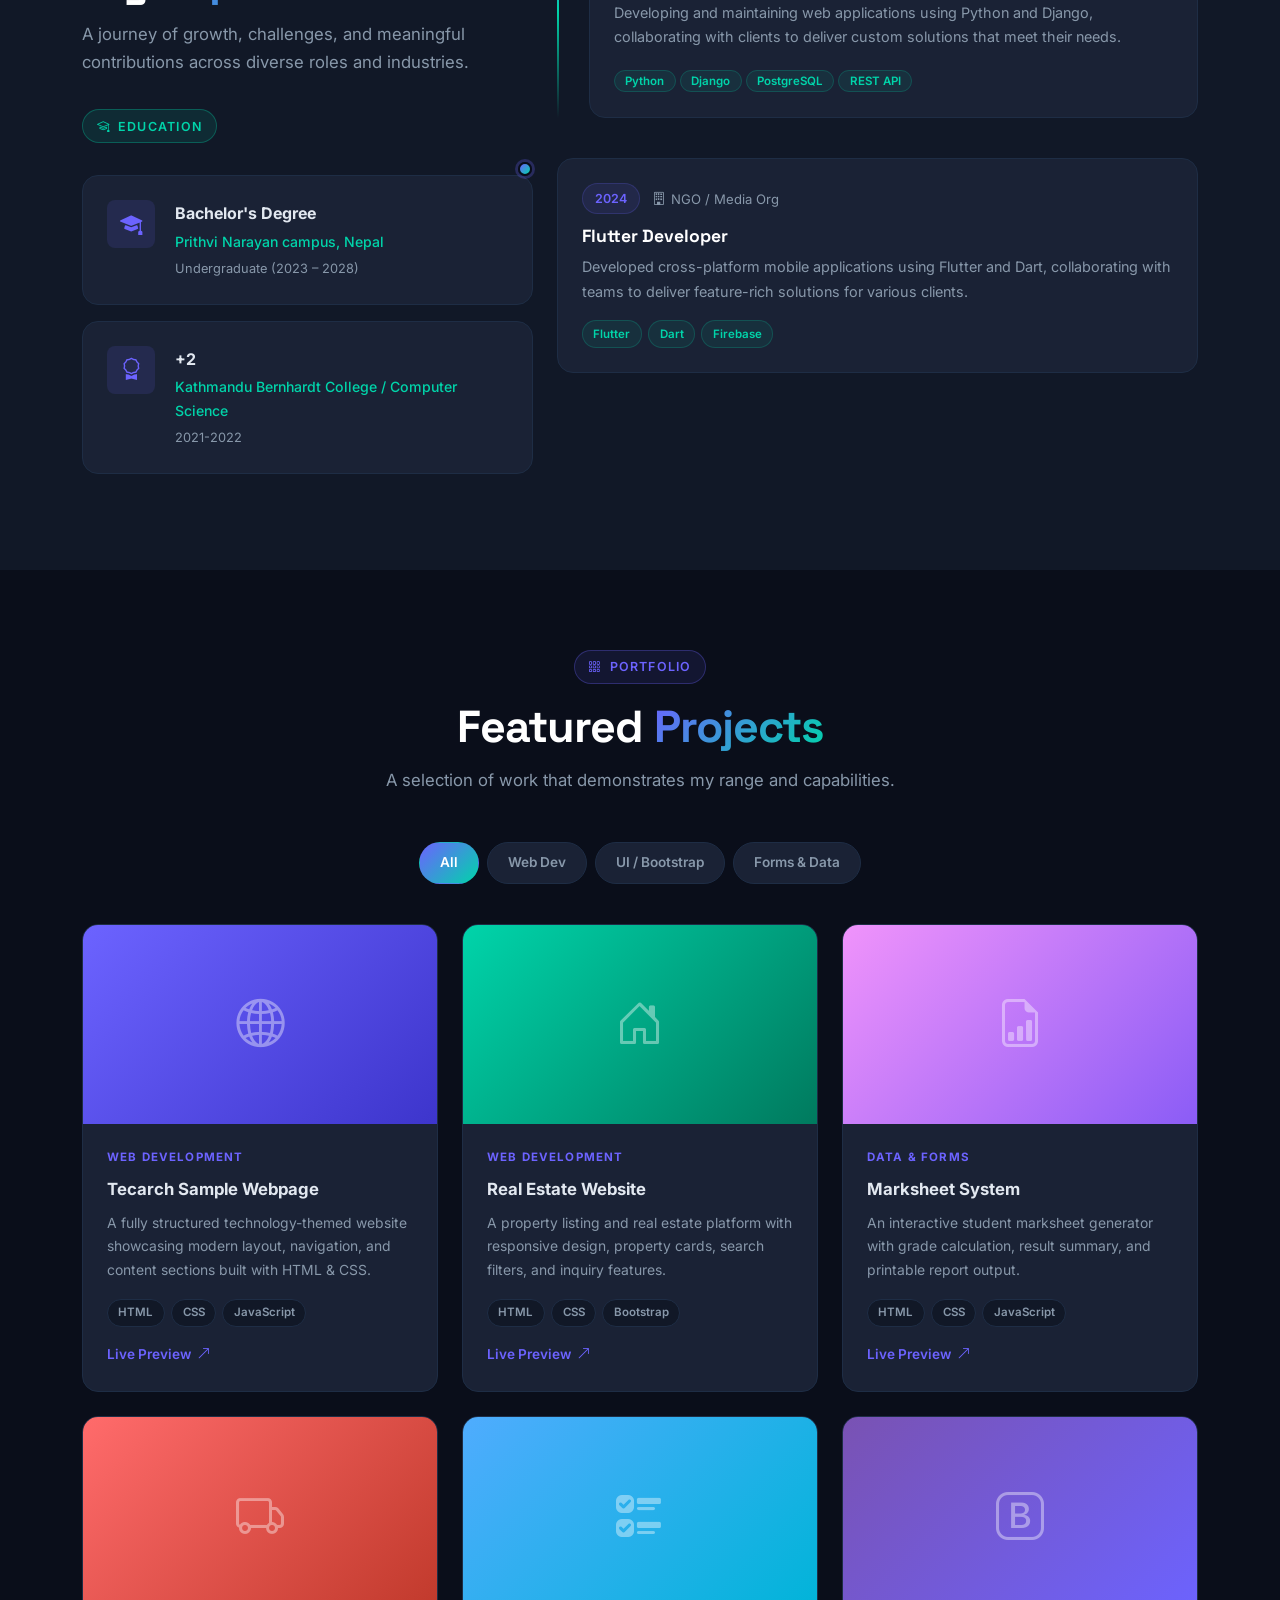
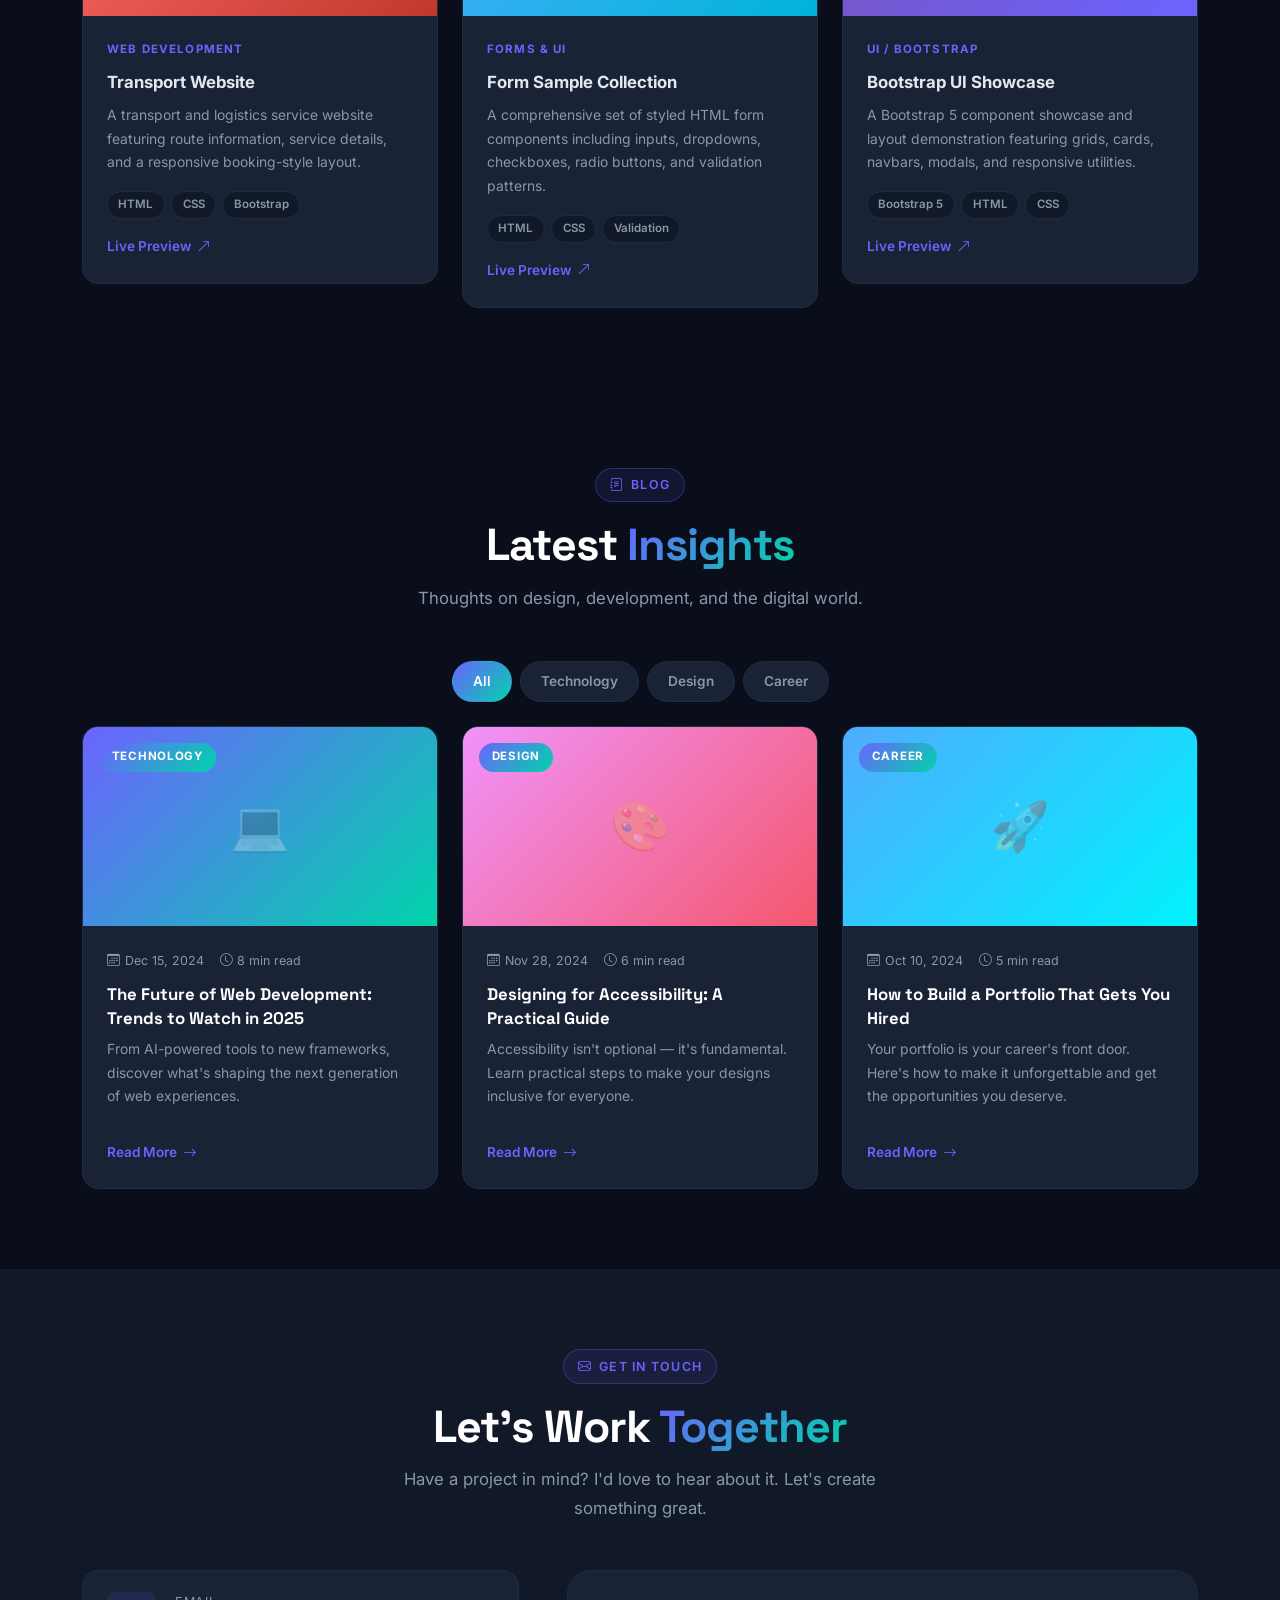
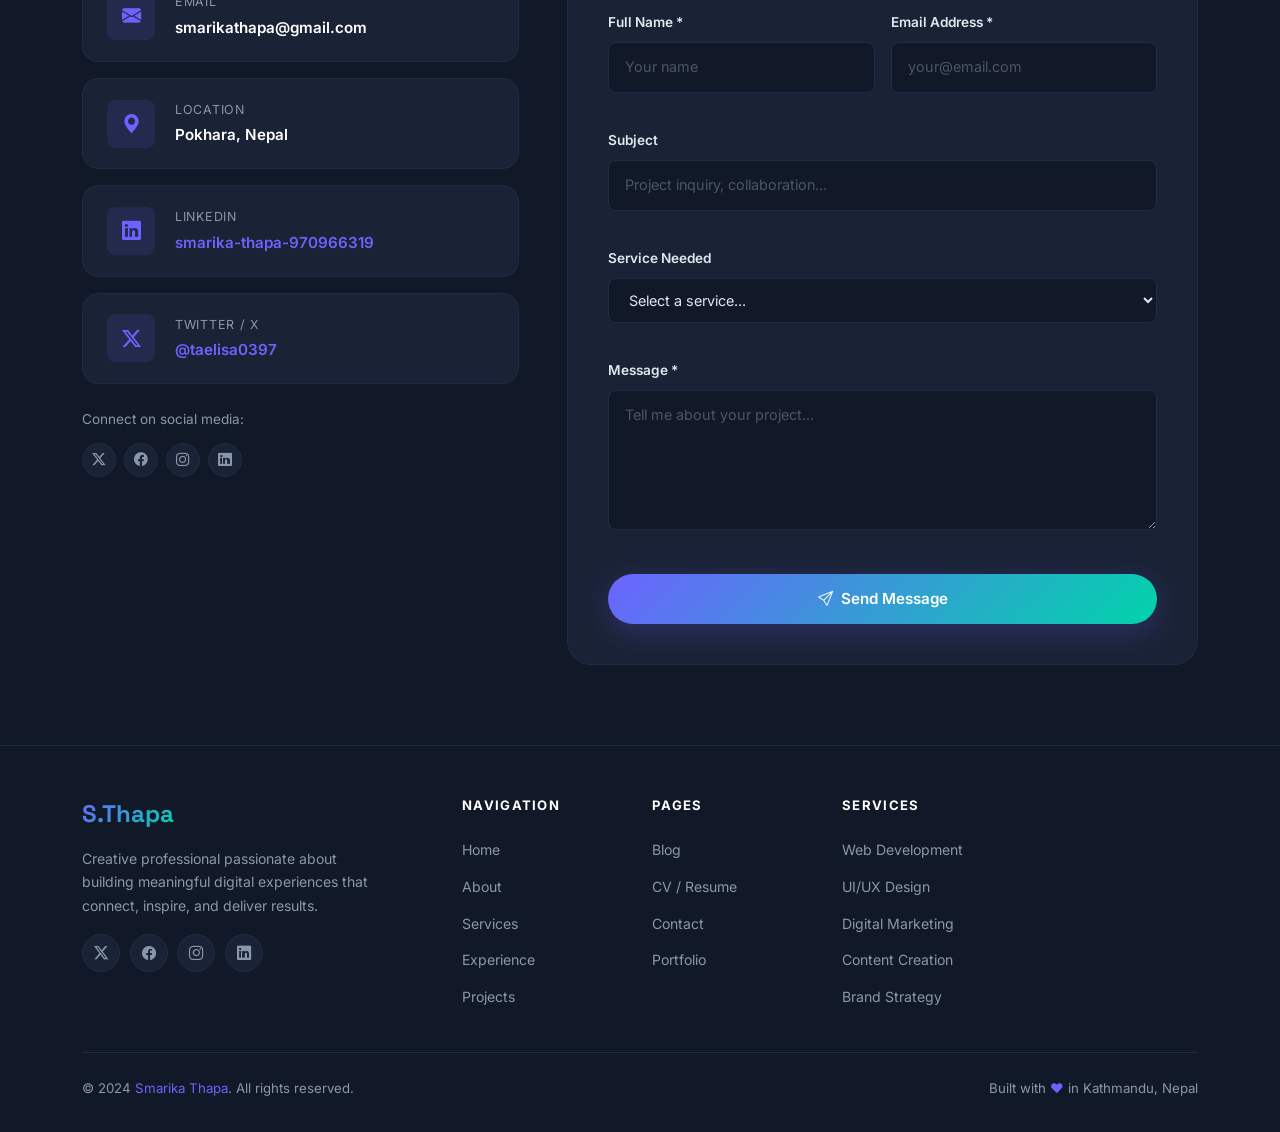
==== commit e8b41868: "update portfolio" ====
--- a/index.html
+++ b/index.html
@@ -1,147 +1,827 @@
 <!DOCTYPE html>
 <html lang="en">
-
 <head>
-  <meta charset="utf-8">
-  <meta content="width=device-width, initial-scale=1.0" name="viewport">
-  <title>Index - Smarika Thapa Bootstrap Template</title>
-  <meta name="description" content="">
-  <meta name="keywords" content="">
-
-  <!-- Favicons -->
-  <link href="assets/img/favicon.png" rel="icon">
-  <link href="assets/img/apple-touch-icon.png" rel="apple-touch-icon">
+  <meta charset="UTF-8" />
+  <meta name="viewport" content="width=device-width, initial-scale=1.0" />
+  <meta name="description" content="Smarika Thapa — Professional Portfolio. Creative problem-solver dedicated to delivering impactful work." />
+  <title>Smarika Thapa | Portfolio</title>
 
   <!-- Fonts -->
-  <link href="https://fonts.googleapis.com" rel="preconnect">
-  <link href="https://fonts.gstatic.com" rel="preconnect" crossorigin>
-  <link href="https://fonts.googleapis.com/css2?family=Roboto:ital,wght@0,100;0,300;0,400;0,500;0,700;0,900;1,100;1,300;1,400;1,500;1,700;1,900&family=Poppins:ital,wght@0,100;0,200;0,300;0,400;0,500;0,600;0,700;0,800;0,900;1,100;1,200;1,300;1,400;1,500;1,600;1,700;1,800;1,900&family=Raleway:ital,wght@0,100;0,200;0,300;0,400;0,500;0,600;0,700;0,800;0,900;1,100;1,200;1,300;1,400;1,500;1,600;1,700;1,800;1,900&display=swap" rel="stylesheet">
-
-  <!-- Vendor CSS Files -->
-  <link href="assets/vendor/bootstrap/css/bootstrap.min.css" rel="stylesheet">
-  <link href="assets/vendor/bootstrap-icons/bootstrap-icons.css" rel="stylesheet">
-  <link href="assets/vendor/aos/aos.css" rel="stylesheet">
-  <link href="assets/vendor/swiper/swiper-bundle.min.css" rel="stylesheet">
-  <link href="assets/vendor/glightbox/css/glightbox.min.css" rel="stylesheet">
-
-  <!-- Main CSS File -->
-  <link href="assets/css/main.css" rel="stylesheet">
+  <link rel="preconnect" href="https://fonts.googleapis.com" />
+  <link rel="preconnect" href="https://fonts.gstatic.com" crossorigin />
+  <link href="https://fonts.googleapis.com/css2?family=Space+Grotesk:wght@400;500;600;700;800&family=Inter:wght@300;400;500;600&display=swap" rel="stylesheet" />
+
+  <!-- Bootstrap 5 CSS -->
+  <link href="https://cdn.jsdelivr.net/npm/bootstrap@5.3.2/dist/css/bootstrap.min.css" rel="stylesheet" />
+  <!-- Bootstrap Icons -->
+  <link href="https://cdn.jsdelivr.net/npm/bootstrap-icons@1.11.3/font/bootstrap-icons.css" rel="stylesheet" />
+  <!-- Custom CSS -->
+  <link rel="stylesheet" href="assets/css/style.css" />
 </head>
-
-<body class="index-page">
-
-  <header id="header" class="header d-flex align-items-center light-background sticky-top">
-    <div class="container-fluid position-relative d-flex align-items-center justify-content-between">
-
-      <a href="index.html" class="logo d-flex align-items-center me-auto me-xl-0">
-        <!-- Uncomment the line below if you also wish to use an image logo -->
-        <!-- <img src="assets/img/logo.png" alt=""> -->
-        <h1 class="sitename">Smarika</h1>
-      </a>
-
-      <nav id="navmenu" class="navmenu">
-        <ul>
-          <li><a href="index.html" class="active">Home</a></li>
-          <li><a href="about.html">About</a></li>
-          <li><a href="resume.html">Resume</a></li>
-          <li><a href="services.html">Services</a></li>
-          <li><a href="portfolio.html">Portfolio</a></li>
-          <li class="dropdown"><a href="#"><span>Dropdown</span> <i class="bi bi-chevron-down toggle-dropdown"></i></a>
-            <ul>
-              <li><a href="#">Dropdown 1</a></li>
-              <li class="dropdown"><a href="#"><span>Deep Dropdown</span> <i class="bi bi-chevron-down toggle-dropdown"></i></a>
-                <ul>
-                  <li><a href="#">Deep Dropdown 1</a></li>
-                  <li><a href="#">Deep Dropdown 2</a></li>
-                  <li><a href="#">Deep Dropdown 3</a></li>
-                  <li><a href="#">Deep Dropdown 4</a></li>
-                  <li><a href="#">Deep Dropdown 5</a></li>
-                </ul>
-              </li>
-              <li><a href="#">Dropdown 2</a></li>
-              <li><a href="#">Dropdown 3</a></li>
-              <li><a href="#">Dropdown 4</a></li>
-            </ul>
-          </li>
-          <li><a href="contact.html">Contact</a></li>
+<body>
+
+<!-- ===== NAVBAR ===== -->
+<nav class="navbar navbar-expand-lg fixed-top">
+  <div class="container">
+    <a class="navbar-brand" href="index.html">S.Thapa</a>
+
+    <button class="navbar-toggler" type="button" data-bs-toggle="collapse" data-bs-target="#navMenu" aria-label="Toggle navigation">
+      <span class="navbar-toggler-icon"></span>
+    </button>
+
+    <div class="collapse navbar-collapse" id="navMenu">
+      <ul class="navbar-nav mx-auto gap-1">
+        <li class="nav-item"><a class="nav-link active" href="#home">Home</a></li>
+        <li class="nav-item"><a class="nav-link" href="#about">About</a></li>
+        <li class="nav-item"><a class="nav-link" href="#services">Services</a></li>
+        <li class="nav-item"><a class="nav-link" href="#experience">Experience</a></li>
+        <li class="nav-item"><a class="nav-link" href="#projects">Projects</a></li>
+        <li class="nav-item"><a class="nav-link" href="#blog">Blog</a></li>
+        <li class="nav-item"><a class="nav-link" href="pages/cv.html">CV</a></li>
+        <li class="nav-item"><a class="nav-link" href="#contact">Contact</a></li>
+      </ul>
+      <div class="header-social-links d-none d-lg-flex">
+        <a href="https://x.com/taelisa0397" target="_blank" class="twitter"><i class="bi bi-twitter-x"></i></a>
+        <a href="https://www.facebook.com/smarika.thapa.magar.391178/" target="_blank" class="facebook"><i class="bi bi-facebook"></i></a>
+        <a href="https://www.instagram.com/s_marika712/" target="_blank" class="instagram"><i class="bi bi-instagram"></i></a>
+        <a href="https://www.linkedin.com/in/smarika-thapa-970966319/" target="_blank" class="linkedin"><i class="bi bi-linkedin"></i></a>
+      </div>
+    </div>
+  </div>
+</nav>
+
+<!-- ===== HERO ===== -->
+<section id="home" class="hero-section">
+  <div class="hero-bg-orb hero-bg-orb-1"></div>
+  <div class="hero-bg-orb hero-bg-orb-2"></div>
+
+  <div class="container">
+    <div class="row align-items-center gy-5">
+      <div class="col-lg-6">
+        <div class="hero-badge fade-up">
+          <span class="dot"></span>
+          Available for Opportunities
+        </div>
+
+        <h1 class="hero-title fade-up">
+          Hi, I'm <span class="gradient-text">Smarika<br>Thapa</span>
+        </h1>
+
+        <div class="hero-typewriter fade-up">
+          <span class="typed-role" data-roles='["Web Developer","UI/UX Designer","Creative Professional","Digital Strategist","Problem Solver"]'></span><span style="color:var(--clr-accent);opacity:0.7">|</span>
+        </div>
+
+        <p class="hero-description fade-up">
+          A passionate professional dedicated to crafting meaningful digital experiences. I blend creativity with technical expertise to deliver solutions that make a real impact.
+        </p>
+
+        <div class="hero-stats fade-up">
+          <div class="hero-stat-item">
+            <div class="hero-stat-number" data-target="10" data-suffix="+">0+</div>
+            <div class="hero-stat-label">Projects Done</div>
+          </div>
+          <div class="hero-stat-item">
+            <div class="hero-stat-number" data-target="3" data-suffix="+">0+</div>
+            <div class="hero-stat-label">Years Exp.</div>
+          </div>
+
+        <div class="hero-actions fade-up">
+          <a href="#projects" class="btn-primary-custom">
+            <i class="bi bi-grid-3x3-gap"></i> View My Work
+          </a>
+          <a href="pages/cv.html" class="btn-outline-custom">
+            <i class="bi bi-file-earmark-person"></i> Download CV
+          </a>
+        </div>
+      </div>
+
+      <div class="col-lg-6 d-flex justify-content-center">
+        <div class="hero-image-wrap">
+          <div class="hero-avatar-ring">
+            <div class="hero-avatar-placeholder" aria-label="Smarika Thapa">ST</div>
+          </div>
+          <div class="hero-floating-card" style="bottom:30px;left:-40px;">
+            <div class="floating-card-label"><i class="bi bi-check-circle-fill text-success me-1"></i> Available</div>
+            <div class="floating-card-value">For Hire</div>
+          </div>
+          <div class="hero-floating-card" style="top:30px;right:-30px;">
+            <div class="floating-card-label">⭐ Rating</div>
+            <div class="floating-card-value">5.0 / 5.0</div>
+          </div>
+        </div>
+      </div>
+    </div>
+  </div>
+</section>
+
+<!-- ===== SKILLS TICKER ===== -->
+<div class="skills-ticker-section">
+  <div class="ticker-wrap">
+    <span class="ticker-item"><i class="bi bi-code-slash"></i> HTML / CSS</span>
+    <span class="ticker-item"><i class="bi bi-filetype-js"></i> JavaScript</span>
+    <span class="ticker-item"><i class="bi bi-bootstrap"></i> Bootstrap</span>
+    <span class="ticker-item"><i class="bi bi-palette"></i> UI/UX Design</span>
+    <span class="ticker-item"><i class="bi bi-wordpress"></i> WordPress</span>
+    <span class="ticker-item"><i class="bi bi-graph-up"></i> Digital Marketing</span>
+    <span class="ticker-item"><i class="bi bi-camera"></i> Photography</span>
+    <span class="ticker-item"><i class="bi bi-file-earmark-text"></i> Content Writing</span>
+    <span class="ticker-item"><i class="bi bi-phone"></i> Mobile-First Design</span>
+    <span class="ticker-item"><i class="bi bi-git"></i> Git & GitHub</span>
+    <span class="ticker-item"><i class="bi bi-figma"></i> Figma</span>
+    <span class="ticker-item"><i class="bi bi-database"></i> SQL / MySQL</span>
+  </div>
+</div>
+
+<!-- ===== ABOUT ===== -->
+<section id="about" class="section">
+  <div class="container">
+    <div class="row align-items-center gy-5">
+      <div class="col-lg-5 fade-left">
+        <div class="about-image-wrap">
+          <div class="about-img-placeholder">
+            <img src="assets/img/image.jpeg" alt="Smarika Thapa">
+          </div>
+          <div class="about-experience-badge">
+            <div class="exp-num">5+</div>
+            <div class="exp-label">Years of<br>Experience</div>
+          </div>
+        </div>
+      </div>
+
+      <div class="col-lg-7 fade-right">
+        <div class="section-badge"><i class="bi bi-person-circle"></i> About Me</div>
+        <h2 class="section-title">Passionate About <span>Creating Impact</span></h2>
+        <p style="color:var(--clr-text-muted);font-size:1rem;line-height:1.85;margin-bottom:1rem;">
+          I'm a versatile professional with a passion for turning ideas into reality. Whether designing intuitive interfaces, crafting compelling content, or developing robust web solutions — I bring creativity and precision to every project.
+        </p>
+        <p style="color:var(--clr-text-muted);font-size:1rem;line-height:1.85;margin-bottom:1.5rem;">
+          Based in Kathmandu, Nepal, I've worked with clients and teams across diverse industries, always focused on delivering work that exceeds expectations and creates lasting value.
+        </p>
+
+        <div class="about-info-grid">
+          <div class="about-info-item">
+            <div class="about-info-label">Name</div>
+            <div class="about-info-value">Smarika Thapa</div>
+          </div>
+          <div class="about-info-item">
+            <div class="about-info-label">Location</div>
+            <div class="about-info-value">Kathmandu, Nepal</div>
+          </div>
+          <div class="about-info-item">
+            <div class="about-info-label">LinkedIn</div>
+            <div class="about-info-value"><a href="https://www.linkedin.com/in/smarika-thapa-970966319/" target="_blank" style="color:var(--clr-accent);">smarika-thapa</a></div>
+          </div>
+          <div class="about-info-item">
+            <div class="about-info-label">Status</div>
+            <div class="about-info-value" style="color:var(--clr-accent-2);">✅ Available</div>
+          </div>
+        </div>
+
+        <!-- Skill Bars -->
+        <div class="mt-1">
+          <div class="skill-bar-wrap">
+            <div class="skill-bar-header">
+              <span class="skill-bar-name">HTML</span>
+            </div>
+            <div class="skill-bar-track"><div class="skill-bar-fill" data-pct="100"></div></div>
+          </div>
+          <div class="skill-bar-wrap">
+            <div class="skill-bar-header">
+              <span class="skill-bar-name">CSS</span>
+            </div>
+            <div class="skill-bar-track"><div class="skill-bar-fill" data-pct="100"></div></div>
+          </div>
+          <div class="skill-bar-wrap">
+            <div class="skill-bar-header">
+              <span class="skill-bar-name">Python</span>
+            </div>
+            <div class="skill-bar-track"><div class="skill-bar-fill" data-pct="100"></div></div>
+          </div>
+          <div class="skill-bar-wrap">
+            <div class="skill-bar-header">
+              <span class="skill-bar-name">JavaScript</span>
+            </div>
+            <div class="skill-bar-track"><div class="skill-bar-fill" data-pct="100"></div></div>
+          </div>
+        </div>
+
+        <div class="d-flex gap-3 mt-4 flex-wrap">
+          <a href="#contact" class="btn-primary-custom"><i class="bi bi-chat-dots"></i> Let's Talk</a>
+          <a href="pages/cv.html" class="btn-outline-custom"><i class="bi bi-download"></i> Download CV</a>
+        </div>
+      </div>
+    </div>
+  </div>
+</section>
+
+<!-- ===== COUNTER ===== -->
+<!-- <div class="section-alt">
+  <div class="container counter-section">
+    <div class="row g-4">
+      <div class="col-6 col-md-3 fade-up">
+        <div class="counter-card">
+          <div class="counter-number" data-target="50" data-suffix="+">50+</div>
+          <div class="counter-label">Projects Completed</div>
+        </div>
+      </div>
+      <div class="col-6 col-md-3 fade-up">
+        <div class="counter-card">
+          <div class="counter-number" data-target="30" data-suffix="+">30+</div>
+          <div class="counter-label">Happy Clients</div>
+        </div>
+      </div>
+      <div class="col-6 col-md-3 fade-up">
+        <div class="counter-card">
+          <div class="counter-number" data-target="5" data-suffix="+">5+</div>
+          <div class="counter-label">Years Experience</div>
+        </div>
+      </div>
+      <div class="col-6 col-md-3 fade-up">
+        <div class="counter-card">
+          <div class="counter-number" data-target="15" data-suffix="+">15+</div>
+          <div class="counter-label">Awards Won</div>
+        </div>
+      </div>
+    </div>
+  </div>
+</div> -->
+
+<!-- ===== SERVICES ===== -->
+<section id="services" class="section">
+  <div class="container">
+    <div class="text-center mb-5">
+      <div class="section-badge mx-auto"><i class="bi bi-stars"></i> What I Do</div>
+      <h2 class="section-title">Services I <span>Provide</span></h2>
+      <p class="section-subtitle mx-auto text-center">Comprehensive solutions tailored to your unique needs and goals.</p>
+    </div>
+
+    <div class="row g-4">
+      <div class="col-md-6 col-lg-4 fade-up">
+        <div class="service-card">
+          <div class="service-icon"><i class="bi bi-code-slash"></i></div>
+          <h5>Web Development</h5>
+          <p>Building responsive, high-performance websites and web applications using modern technologies and best practices.</p>
+        </div>
+      </div>
+      <div class="col-md-6 col-lg-4 fade-up">
+        <div class="service-card">
+          <div class="service-icon"><i class="bi bi-palette2"></i></div>
+          <h5>UI/UX Design</h5>
+          <p>Crafting intuitive user interfaces and engaging experiences that delight users and drive conversions.</p>
+        </div>
+      </div>
+      <div class="col-md-6 col-lg-4 fade-up">
+        <div class="service-card">
+          <div class="service-icon"><i class="bi bi-megaphone"></i></div>
+          <h5>Digital Marketing</h5>
+          <p>Strategic online marketing solutions including SEO, social media, and content marketing to grow your brand.</p>
+        </div>
+      </div>
+      <div class="col-md-6 col-lg-4 fade-up">
+        <div class="service-card">
+          <div class="service-icon"><i class="bi bi-pencil-square"></i></div>
+          <h5>Content Creation</h5>
+          <p>Compelling content that tells your story, engages your audience, and drives meaningful action.</p>
+        </div>
+      </div>
+      <div class="col-md-6 col-lg-4 fade-up">
+        <div class="service-card">
+          <div class="service-icon"><i class="bi bi-phone"></i></div>
+          <h5>Mobile-First Design</h5>
+          <p>Designing for every screen size from the ground up, ensuring flawless experiences on all devices.</p>
+        </div>
+      </div>
+      <div class="col-md-6 col-lg-4 fade-up">
+        <div class="service-card">
+          <div class="service-icon"><i class="bi bi-lightbulb"></i></div>
+          <h5>Brand Strategy</h5>
+          <p>Building cohesive brand identities that resonate with target audiences and stand out in competitive markets.</p>
+        </div>
+      </div>
+    </div>
+  </div>
+</section>
+
+<!-- ===== EXPERIENCE ===== -->
+<section id="experience" class="section section-alt">
+  <div class="container">
+    <div class="row">
+      <div class="col-lg-5 mb-5 mb-lg-0">
+        <div class="section-badge"><i class="bi bi-briefcase"></i> Work History</div>
+        <h2 class="section-title">My <span>Experience</span></h2>
+        <p class="section-subtitle">A journey of growth, challenges, and meaningful contributions across diverse roles and industries.</p>
+
+        <div class="mt-4 pt-2">
+          <div class="section-badge" style="background:rgba(0,212,170,0.1);border-color:rgba(0,212,170,0.3);color:var(--clr-accent-2);">
+            <i class="bi bi-mortarboard"></i> Education
+          </div>
+          <div class="mt-3">
+            <div class="education-card mb-3">
+              <div class="education-icon"><i class="bi bi-mortarboard-fill"></i></div>
+              <div>
+                <div class="education-degree">Bachelor's Degree</div>
+                <div class="education-school">Prithvi Narayan campus, Nepal</div>
+                <div class="education-year">Undergraduate (2023 – 2028)</div>
+              </div>
+            </div>
+            <div class="education-card mb-3">
+              <div class="education-icon"><i class="bi bi-award"></i></div>
+              <div>
+                <div class="education-degree">+2</div>
+                <div class="education-school">Kathmandu Bernhardt College / Computer Science</div>
+                <div class="education-year">2021-2022</div>
+              </div>
+            </div>
+          </div>
+        </div>
+      </div>
+
+      <div class="col-lg-7">
+        <div class="timeline">
+          <div class="timeline-item fade-up">
+            <div class="timeline-dot"></div>
+            <div class="timeline-card">
+              <div class="timeline-meta">
+                <span class="timeline-period">2026 – Present</span>
+                <span class="timeline-company"><i class="bi bi-building"></i> Freelance / Remote</span>
+              </div>
+              <h5>Python Django Developer</h5>
+              <p>Developing and maintaining web applications using Python and Django, collaborating with clients to deliver custom solutions that meet their needs.</p>
+                <span class="timeline-tag">Python</span>
+                <span class="timeline-tag">Django</span>
+                <span class="timeline-tag">PostgreSQL</span>
+                <span class="timeline-tag">REST API</span>
+              </div>
+            </div>
+          </div>
+
+          <div class="timeline-item fade-up">
+            <div class="timeline-dot"></div>
+            <div class="timeline-card">
+              <div class="timeline-meta">
+                <span class="timeline-period">2024</span>
+                <span class="timeline-company"><i class="bi bi-building"></i> NGO / Media Org</span>
+              </div>
+              <h5>Flutter Developer</h5>
+              <p>Developed cross-platform mobile applications using Flutter and Dart, collaborating with teams to deliver feature-rich solutions for various clients.</p>
+              <div class="timeline-tags">
+                <span class="timeline-tag">Flutter</span>
+                <span class="timeline-tag">Dart</span>
+                <span class="timeline-tag">Firebase</span>
+              </div>
+            </div>
+          </div>
+        </div>
+      </div>
+    </div>
+  </div>
+</section>
+
+<!-- ===== PROJECTS ===== -->
+<section id="projects" class="section">
+  <div class="container">
+    <div class="text-center mb-5">
+      <div class="section-badge mx-auto"><i class="bi bi-grid-3x3-gap"></i> Portfolio</div>
+      <h2 class="section-title">Featured <span>Projects</span></h2>
+      <p class="section-subtitle mx-auto text-center">A selection of work that demonstrates my range and capabilities.</p>
+    </div>
+
+    <div class="filter-tabs">
+      <button class="filter-btn active" data-filter="all">All</button>
+      <button class="filter-btn" data-filter="web">Web Dev</button>
+      <button class="filter-btn" data-filter="ui">UI / Bootstrap</button>
+      <button class="filter-btn" data-filter="form">Forms & Data</button>
+    </div>
+
+    <div class="row g-4" id="projectsGrid">
+
+      <!-- 1. Tecarch Sample Webpage -->
+      <div class="col-md-6 col-lg-4 project-item fade-up" data-category="web" style="transition:opacity 0.3s,transform 0.3s;">
+        <div class="project-card">
+          <div class="project-img-wrap" style="background:linear-gradient(135deg,#6c63ff 0%,#3d35cc 100%);">
+            <div class="project-img-placeholder"><i class="bi bi-globe2"></i></div>
+            <div class="project-overlay">
+              <a href="http://192.168.101.5:5501/index.html" target="_blank" class="project-overlay-btn" title="View Live"><i class="bi bi-eye"></i></a>
+            </div>
+          </div>
+          <div class="project-body">
+            <div class="project-category">Web Development</div>
+            <div class="project-title">Tecarch Sample Webpage</div>
+            <p class="project-desc">A fully structured technology-themed website showcasing modern layout, navigation, and content sections built with HTML & CSS.</p>
+            <div class="project-tech">
+              <span class="project-tech-tag">HTML</span>
+              <span class="project-tech-tag">CSS</span>
+              <span class="project-tech-tag">JavaScript</span>
+            </div>
+            <a href="http://192.168.101.5:5501/index.html" target="_blank" class="blog-read-more mt-3">Live Preview <i class="bi bi-arrow-up-right"></i></a>
+          </div>
+        </div>
+      </div>
+
+      <!-- 2. Real Estate -->
+      <div class="col-md-6 col-lg-4 project-item fade-up" data-category="web" style="transition:opacity 0.3s,transform 0.3s;">
+        <div class="project-card">
+          <div class="project-img-wrap" style="background:linear-gradient(135deg,#00d4aa 0%,#007a5e 100%);">
+            <div class="project-img-placeholder"><i class="bi bi-house-door"></i></div>
+            <div class="project-overlay">
+              <a href="http://192.168.101.5:5502/estate.html" target="_blank" class="project-overlay-btn" title="View Live"><i class="bi bi-eye"></i></a>
+            </div>
+          </div>
+          <div class="project-body">
+            <div class="project-category">Web Development</div>
+            <div class="project-title">Real Estate Website</div>
+            <p class="project-desc">A property listing and real estate platform with responsive design, property cards, search filters, and inquiry features.</p>
+            <div class="project-tech">
+              <span class="project-tech-tag">HTML</span>
+              <span class="project-tech-tag">CSS</span>
+              <span class="project-tech-tag">Bootstrap</span>
+            </div>
+            <a href="http://192.168.101.5:5502/estate.html" target="_blank" class="blog-read-more mt-3">Live Preview <i class="bi bi-arrow-up-right"></i></a>
+          </div>
+        </div>
+      </div>
+
+      <!-- 3. Marksheet -->
+      <div class="col-md-6 col-lg-4 project-item fade-up" data-category="form" style="transition:opacity 0.3s,transform 0.3s;">
+        <div class="project-card">
+          <div class="project-img-wrap" style="background:linear-gradient(135deg,#f093fb 0%,#8b5cf6 100%);">
+            <div class="project-img-placeholder"><i class="bi bi-file-earmark-bar-graph"></i></div>
+            <div class="project-overlay">
+              <a href="http://192.168.101.5:5502/marksheet.html" target="_blank" class="project-overlay-btn" title="View Live"><i class="bi bi-eye"></i></a>
+            </div>
+          </div>
+          <div class="project-body">
+            <div class="project-category">Data & Forms</div>
+            <div class="project-title">Marksheet System</div>
+            <p class="project-desc">An interactive student marksheet generator with grade calculation, result summary, and printable report output.</p>
+            <div class="project-tech">
+              <span class="project-tech-tag">HTML</span>
+              <span class="project-tech-tag">CSS</span>
+              <span class="project-tech-tag">JavaScript</span>
+            </div>
+            <a href="http://192.168.101.5:5502/marksheet.html" target="_blank" class="blog-read-more mt-3">Live Preview <i class="bi bi-arrow-up-right"></i></a>
+          </div>
+        </div>
+      </div>
+
+      <!-- 4. Transport -->
+      <div class="col-md-6 col-lg-4 project-item fade-up" data-category="web" style="transition:opacity 0.3s,transform 0.3s;">
+        <div class="project-card">
+          <div class="project-img-wrap" style="background:linear-gradient(135deg,#ff6b6b 0%,#c0392b 100%);">
+            <div class="project-img-placeholder"><i class="bi bi-truck"></i></div>
+            <div class="project-overlay">
+              <a href="http://192.168.101.5:5502/hw.html" target="_blank" class="project-overlay-btn" title="View Live"><i class="bi bi-eye"></i></a>
+            </div>
+          </div>
+          <div class="project-body">
+            <div class="project-category">Web Development</div>
+            <div class="project-title">Transport Website</div>
+            <p class="project-desc">A transport and logistics service website featuring route information, service details, and a responsive booking-style layout.</p>
+            <div class="project-tech">
+              <span class="project-tech-tag">HTML</span>
+              <span class="project-tech-tag">CSS</span>
+              <span class="project-tech-tag">Bootstrap</span>
+            </div>
+            <a href="http://192.168.101.5:5502/hw.html" target="_blank" class="blog-read-more mt-3">Live Preview <i class="bi bi-arrow-up-right"></i></a>
+          </div>
+        </div>
+      </div>
+
+      <!-- 5. Form Sample -->
+      <div class="col-md-6 col-lg-4 project-item fade-up" data-category="form" style="transition:opacity 0.3s,transform 0.3s;">
+        <div class="project-card">
+          <div class="project-img-wrap" style="background:linear-gradient(135deg,#4facfe 0%,#00b4d8 100%);">
+            <div class="project-img-placeholder"><i class="bi bi-ui-checks"></i></div>
+            <div class="project-overlay">
+              <a href="http://192.168.101.5:5502/forms.html" target="_blank" class="project-overlay-btn" title="View Live"><i class="bi bi-eye"></i></a>
+            </div>
+          </div>
+          <div class="project-body">
+            <div class="project-category">Forms & UI</div>
+            <div class="project-title">Form Sample Collection</div>
+            <p class="project-desc">A comprehensive set of styled HTML form components including inputs, dropdowns, checkboxes, radio buttons, and validation patterns.</p>
+            <div class="project-tech">
+              <span class="project-tech-tag">HTML</span>
+              <span class="project-tech-tag">CSS</span>
+              <span class="project-tech-tag">Validation</span>
+            </div>
+            <a href="http://192.168.101.5:5502/forms.html" target="_blank" class="blog-read-more mt-3">Live Preview <i class="bi bi-arrow-up-right"></i></a>
+          </div>
+        </div>
+      </div>
+
+      <!-- 6. Bootstrap Title / UI -->
+      <div class="col-md-6 col-lg-4 project-item fade-up" data-category="ui" style="transition:opacity 0.3s,transform 0.3s;">
+        <div class="project-card">
+          <div class="project-img-wrap" style="background:linear-gradient(135deg,#7952b3 0%,#6c63ff 100%);">
+            <div class="project-img-placeholder"><i class="bi bi-bootstrap"></i></div>
+            <div class="project-overlay">
+              <a href="http://192.168.101.5:5501/bootstrap.html" target="_blank" class="project-overlay-btn" title="View Live"><i class="bi bi-eye"></i></a>
+            </div>
+          </div>
+          <div class="project-body">
+            <div class="project-category">UI / Bootstrap</div>
+            <div class="project-title">Bootstrap UI Showcase</div>
+            <p class="project-desc">A Bootstrap 5 component showcase and layout demonstration featuring grids, cards, navbars, modals, and responsive utilities.</p>
+            <div class="project-tech">
+              <span class="project-tech-tag">Bootstrap 5</span>
+              <span class="project-tech-tag">HTML</span>
+              <span class="project-tech-tag">CSS</span>
+            </div>
+            <a href="http://192.168.101.5:5501/bootstrap.html" target="_blank" class="blog-read-more mt-3">Live Preview <i class="bi bi-arrow-up-right"></i></a>
+          </div>
+        </div>
+      </div>
+
+    </div>
+  </div>
+</section>
+
+<!-- ===== BLOG ===== -->
+<section id="blog" class="section">
+  <div class="container">
+    <div class="text-center mb-5">
+      <div class="section-badge mx-auto"><i class="bi bi-journal-text"></i> Blog</div>
+      <h2 class="section-title">Latest <span>Insights</span></h2>
+      <p class="section-subtitle mx-auto text-center">Thoughts on design, development, and the digital world.</p>
+    </div>
+
+    <div class="filter-tabs mb-4">
+      <button class="blog-filter-btn filter-btn active" data-filter="all">All</button>
+      <button class="blog-filter-btn filter-btn" data-filter="tech">Technology</button>
+      <button class="blog-filter-btn filter-btn" data-filter="design">Design</button>
+      <button class="blog-filter-btn filter-btn" data-filter="career">Career</button>
+    </div>
+
+    <div class="row g-4">
+      <div class="col-md-6 col-lg-4 blog-item fade-up" data-category="tech">
+        <div class="blog-card">
+          <div class="blog-img-wrap">
+            <div class="blog-img-placeholder">💻</div>
+            <span class="blog-category-tag">Technology</span>
+          </div>
+          <div class="blog-body">
+            <div class="blog-meta">
+              <span class="blog-meta-item"><i class="bi bi-calendar3"></i> Dec 15, 2024</span>
+              <span class="blog-meta-item"><i class="bi bi-clock"></i> 8 min read</span>
+            </div>
+            <h4 class="blog-title"><a href="#" data-blog-open="1">The Future of Web Development: Trends to Watch in 2025</a></h4>
+            <p class="blog-excerpt">From AI-powered tools to new frameworks, discover what's shaping the next generation of web experiences.</p>
+            <a href="#" class="blog-read-more" data-blog-open="1">Read More <i class="bi bi-arrow-right"></i></a>
+          </div>
+        </div>
+      </div>
+
+      <div class="col-md-6 col-lg-4 blog-item fade-up" data-category="design">
+        <div class="blog-card">
+          <div class="blog-img-wrap" style="background:linear-gradient(135deg,#f093fb,#f5576c);">
+            <div class="blog-img-placeholder">🎨</div>
+            <span class="blog-category-tag">Design</span>
+          </div>
+          <div class="blog-body">
+            <div class="blog-meta">
+              <span class="blog-meta-item"><i class="bi bi-calendar3"></i> Nov 28, 2024</span>
+              <span class="blog-meta-item"><i class="bi bi-clock"></i> 6 min read</span>
+            </div>
+            <h4 class="blog-title"><a href="#" data-blog-open="2">Designing for Accessibility: A Practical Guide</a></h4>
+            <p class="blog-excerpt">Accessibility isn't optional — it's fundamental. Learn practical steps to make your designs inclusive for everyone.</p>
+            <a href="#" class="blog-read-more" data-blog-open="2">Read More <i class="bi bi-arrow-right"></i></a>
+          </div>
+        </div>
+      </div>
+
+      <div class="col-md-6 col-lg-4 blog-item fade-up" data-category="career">
+        <div class="blog-card">
+          <div class="blog-img-wrap" style="background:linear-gradient(135deg,#4facfe,#00f2fe);">
+            <div class="blog-img-placeholder">🚀</div>
+            <span class="blog-category-tag">Career</span>
+          </div>
+          <div class="blog-body">
+            <div class="blog-meta">
+              <span class="blog-meta-item"><i class="bi bi-calendar3"></i> Oct 10, 2024</span>
+              <span class="blog-meta-item"><i class="bi bi-clock"></i> 5 min read</span>
+            </div>
+            <h4 class="blog-title"><a href="#" data-blog-open="3">How to Build a Portfolio That Gets You Hired</a></h4>
+            <p class="blog-excerpt">Your portfolio is your career's front door. Here's how to make it unforgettable and get the opportunities you deserve.</p>
+            <a href="#" class="blog-read-more" data-blog-open="3">Read More <i class="bi bi-arrow-right"></i></a>
+          </div>
+        </div>
+      </div>
+    </div>
+  </div>
+</section>
+
+<!-- ===== CONTACT ===== -->
+<section id="contact" class="section section-alt">
+  <div class="container">
+    <div class="text-center mb-5">
+      <div class="section-badge mx-auto"><i class="bi bi-envelope"></i> Get In Touch</div>
+      <h2 class="section-title">Let's Work <span>Together</span></h2>
+      <p class="section-subtitle mx-auto text-center">Have a project in mind? I'd love to hear about it. Let's create something great.</p>
+    </div>
+
+    <div class="row g-5 align-items-start">
+      <div class="col-lg-5 fade-left">
+        <div class="contact-info-card">
+          <div class="contact-icon"><i class="bi bi-envelope-fill"></i></div>
+          <div>
+            <div class="contact-info-label">Email</div>
+            <div class="contact-info-value">smarikathapa@gmail.com</div>
+          </div>
+        </div>
+        <div class="contact-info-card">
+          <div class="contact-icon"><i class="bi bi-geo-alt-fill"></i></div>
+          <div>
+            <div class="contact-info-label">Location</div>
+            <div class="contact-info-value">Pokhara, Nepal</div>
+          </div>
+        </div>
+        <div class="contact-info-card">
+          <div class="contact-icon"><i class="bi bi-linkedin"></i></div>
+          <div>
+            <div class="contact-info-label">LinkedIn</div>
+            <div class="contact-info-value"><a href="https://www.linkedin.com/in/smarika-thapa-970966319/" target="_blank" style="color:var(--clr-accent);">smarika-thapa-970966319</a></div>
+          </div>
+        </div>
+        <div class="contact-info-card">
+          <div class="contact-icon"><i class="bi bi-twitter-x"></i></div>
+          <div>
+            <div class="contact-info-label">Twitter / X</div>
+            <div class="contact-info-value"><a href="https://x.com/taelisa0397" target="_blank" style="color:var(--clr-accent);">@taelisa0397</a></div>
+          </div>
+        </div>
+
+        <div class="mt-4">
+          <p style="font-size:0.85rem;color:var(--clr-text-muted);margin-bottom:0.75rem;">Connect on social media:</p>
+          <div class="header-social-links">
+            <a href="https://x.com/taelisa0397" target="_blank" class="twitter"><i class="bi bi-twitter-x"></i></a>
+            <a href="https://www.facebook.com/smarika.thapa.magar.391178/" target="_blank" class="facebook"><i class="bi bi-facebook"></i></a>
+            <a href="https://www.instagram.com/s_marika712/" target="_blank" class="instagram"><i class="bi bi-instagram"></i></a>
+            <a href="https://www.linkedin.com/in/smarika-thapa-970966319/" target="_blank" class="linkedin"><i class="bi bi-linkedin"></i></a>
+          </div>
+        </div>
+      </div>
+
+      <div class="col-lg-7 fade-right">
+        <div class="contact-form-wrap">
+          <form id="contactForm">
+            <div class="row g-3">
+              <div class="col-md-6">
+                <div class="form-group">
+                  <label class="form-label">Full Name *</label>
+                  <input type="text" class="form-control-custom" placeholder="Your name" required />
+                </div>
+              </div>
+              <div class="col-md-6">
+                <div class="form-group">
+                  <label class="form-label">Email Address *</label>
+                  <input type="email" class="form-control-custom" placeholder="your@email.com" required />
+                </div>
+              </div>
+              <div class="col-12">
+                <div class="form-group">
+                  <label class="form-label">Subject</label>
+                  <input type="text" class="form-control-custom" placeholder="Project inquiry, collaboration..." />
+                </div>
+              </div>
+              <div class="col-12">
+                <div class="form-group">
+                  <label class="form-label">Service Needed</label>
+                  <select class="form-control-custom">
+                    <option value="">Select a service...</option>
+                    <option>Web Development</option>
+                    <option>UI/UX Design</option>
+                    <option>Digital Marketing</option>
+                    <option>Content Creation</option>
+                    <option>Brand Strategy</option>
+                    <option>Other</option>
+                  </select>
+                </div>
+              </div>
+              <div class="col-12">
+                <div class="form-group">
+                  <label class="form-label">Message *</label>
+                  <textarea class="form-control-custom" placeholder="Tell me about your project..." required></textarea>
+                </div>
+              </div>
+              <div class="col-12">
+                <button type="submit" class="btn-primary-custom w-100 justify-content-center">
+                  <i class="bi bi-send"></i> Send Message
+                </button>
+              </div>
+            </div>
+          </form>
+          <div id="formSuccess" style="display:none;text-align:center;padding:3rem 1rem;">
+            <div style="font-size:3.5rem;margin-bottom:1rem;">✅</div>
+            <h4 style="margin-bottom:0.5rem;">Message Sent!</h4>
+            <p style="color:var(--clr-text-muted);">Thank you for reaching out. I'll get back to you within 24 hours.</p>
+          </div>
+        </div>
+      </div>
+    </div>
+  </div>
+</section>
+
+<!-- ===== FOOTER ===== -->
+<footer class="footer">
+  <div class="container">
+    <div class="row g-4">
+      <div class="col-lg-4 col-md-6">
+        <div class="footer-logo">S.Thapa</div>
+        <p class="footer-desc">Creative professional passionate about building meaningful digital experiences that connect, inspire, and deliver results.</p>
+        <div class="footer-social">
+          <a href="https://x.com/taelisa0397" target="_blank"><i class="bi bi-twitter-x"></i></a>
+          <a href="https://www.facebook.com/smarika.thapa.magar.391178/" target="_blank"><i class="bi bi-facebook"></i></a>
+          <a href="https://www.instagram.com/s_marika712/" target="_blank"><i class="bi bi-instagram"></i></a>
+          <a href="https://www.linkedin.com/in/smarika-thapa-970966319/" target="_blank"><i class="bi bi-linkedin"></i></a>
+        </div>
+      </div>
+
+      <div class="col-lg-2 col-md-6 col-6">
+        <div class="footer-heading">Navigation</div>
+        <ul class="footer-links">
+          <li><a href="#home">Home</a></li>
+          <li><a href="#about">About</a></li>
+          <li><a href="#services">Services</a></li>
+          <li><a href="#experience">Experience</a></li>
+          <li><a href="#projects">Projects</a></li>
         </ul>
-        <i class="mobile-nav-toggle d-xl-none bi bi-list"></i>
-      </nav>
-
-      <div class="header-social-links">
-        <a href="#" class="twitter"><i class="bi bi-twitter-x"></i></a>
-        <a href="#" class="facebook"><i class="bi bi-facebook"></i></a>
-        <a href="#" class="instagram"><i class="bi bi-instagram"></i></a>
-        <a href="#" class="linkedin"><i class="bi bi-linkedin"></i></a>
-      </div>
-
-    </div>
-  </header>
-
-  <main class="main">
-
-    <!-- Hero Section -->
-    <section id="hero" class="hero section">
-
-      <img src="assets/img/hero-bg.jpg" alt="" data-aos="fade-in">
-
-      <div class="container text-center" data-aos="zoom-out" data-aos-delay="100">
-        <div class="row justify-content-center">
-          <div class="col-lg-8">
-            <h2>Smarika Thapa Adams</h2>
-            <p>I'm a professional illustrator from San Francisco</p>
-            <a href="about.html" class="btn-get-started">About Me</a>
-          </div>
-        </div>
-      </div>
-
-    </section><!-- /Hero Section -->
-
-  </main>
-
-  <footer id="footer" class="footer light-background">
-
-    <div class="container">
-      <div class="copyright text-center ">
-        <p>© <span>Copyright</span> <strong class="px-1 sitename">Smarika Thapa</strong> <span>All Rights Reserved<br></span></p>
-      </div>
-      <div class="social-links d-flex justify-content-center">
-        <a href=""><i class="bi bi-twitter-x"></i></a>
-        <a href=""><i class="bi bi-facebook"></i></a>
-        <a href=""><i class="bi bi-instagram"></i></a>
-        <a href=""><i class="bi bi-linkedin"></i></a>
-      </div>
-      <div class="credits">
-        <!-- All the links in the footer should remain intact. -->
-        <!-- You can delete the links only if you've purchased the pro version. -->
-        <!-- Licensing information: https://bootstrapmade.com/license/ -->
-        <!-- Purchase the pro version with working PHP/AJAX contact form: [buy-url] -->
-        Designed by <a href="https://bootstrapmade.com/">BootstrapMade</a> | <a href="https://bootstrapmade.com/tools/">DevTools</a>
-      </div>
-    </div>
-
-  </footer>
-
-  <!-- Scroll Top -->
-  <a href="#" id="scroll-top" class="scroll-top d-flex align-items-center justify-content-center"><i class="bi bi-arrow-up-short"></i></a>
-
-  <!-- Preloader -->
-  <div id="preloader"></div>
-
-  <!-- Vendor JS Files -->
-  <script src="assets/vendor/bootstrap/js/bootstrap.bundle.min.js"></script>
-  <script src="assets/vendor/php-email-form/validate.js"></script>
-  <script src="assets/vendor/aos/aos.js"></script>
-  <script src="assets/vendor/waypoints/noframework.waypoints.js"></script>
-  <script src="assets/vendor/purecounter/purecounter_vanilla.js"></script>
-  <script src="assets/vendor/swiper/swiper-bundle.min.js"></script>
-  <script src="assets/vendor/glightbox/js/glightbox.min.js"></script>
-  <script src="assets/vendor/imagesloaded/imagesloaded.pkgd.min.js"></script>
-  <script src="assets/vendor/isotope-layout/isotope.pkgd.min.js"></script>
-
-  <!-- Main JS File -->
-  <script src="assets/js/main.js"></script>
-
+      </div>
+
+      <div class="col-lg-2 col-md-6 col-6">
+        <div class="footer-heading">Pages</div>
+        <ul class="footer-links">
+          <li><a href="#blog">Blog</a></li>
+          <li><a href="pages/cv.html">CV / Resume</a></li>
+          <li><a href="#contact">Contact</a></li>
+          <li><a href="#projects">Portfolio</a></li>
+        </ul>
+      </div>
+
+      <div class="col-lg-4 col-md-6">
+        <div class="footer-heading">Services</div>
+        <ul class="footer-links">
+          <li><a href="#services">Web Development</a></li>
+          <li><a href="#services">UI/UX Design</a></li>
+          <li><a href="#services">Digital Marketing</a></li>
+          <li><a href="#services">Content Creation</a></li>
+          <li><a href="#services">Brand Strategy</a></li>
+        </ul>
+      </div>
+    </div>
+
+    <div class="footer-bottom">
+      <div class="footer-copyright">© 2024 <span>Smarika Thapa</span>. All rights reserved.</div>
+      <div class="footer-copyright">Built with <span>❤️</span> in Kathmandu, Nepal</div>
+    </div>
+  </div>
+</footer>
+
+<!-- ===== BLOG MODAL ===== -->
+<div id="blogModalOverlay" class="blog-modal-overlay" role="dialog" aria-modal="true" aria-label="Blog post">
+  <div class="blog-modal-wrap">
+    <div id="blogModal" class="blog-modal-content">
+      <button id="blogModalClose" class="blog-modal-close" aria-label="Close"><i class="bi bi-x-lg"></i></button>
+      <div class="blog-modal-header-img" style="display:flex;align-items:center;justify-content:center;font-size:5rem;color:rgba(255,255,255,0.3);"></div>
+      <div class="blog-modal-body">
+        <div class="blog-modal-category"></div>
+        <h2 class="blog-modal-title"></h2>
+        <div class="blog-modal-meta">
+          <span class="blog-meta-item"><i class="bi bi-calendar3 me-1"></i><span class="blog-modal-date"></span></span>
+          <span class="blog-meta-item"><i class="bi bi-clock me-1"></i><span class="blog-modal-readtime"></span></span>
+          <span class="blog-meta-item"><i class="bi bi-person me-1"></i><span class="blog-modal-author"></span></span>
+        </div>
+        <div class="blog-modal-content-text"></div>
+      </div>
+    </div>
+  </div>
+</div>
+
+<!-- ===== SCROLL TO TOP ===== -->
+<button class="scroll-top" aria-label="Scroll to top">
+  <i class="bi bi-chevron-up"></i>
+</button>
+
+<!-- Bootstrap JS -->
+<script src="https://cdn.jsdelivr.net/npm/bootstrap@5.3.2/dist/js/bootstrap.bundle.min.js"></script>
+<!-- Counter Init -->
+<script>
+  // Init counters on hero stats too
+  document.querySelectorAll('.hero-stat-number[data-target]').forEach(el => {
+    const io = new IntersectionObserver(entries => {
+      entries.forEach(e => {
+        if (e.isIntersecting) {
+          const t = parseInt(el.dataset.target), s = el.dataset.suffix||'';
+          let c=0; const inc=t/112;
+          const iv = setInterval(()=>{c=Math.min(c+inc,t);el.textContent=Math.round(c)+s;if(c>=t)clearInterval(iv);},16);
+          io.unobserve(el);
+        }
+      });
+    },{threshold:0.5});
+    io.observe(el);
+  });
+</script>
+<!-- Main JS -->
+<script src="assets/js/main.js"></script>
 </body>
-
 </html>
--- a/assets/css/style.css
+++ b/assets/css/style.css
@@ -0,0 +1,1347 @@
+/* ===== DESIGN TOKENS ===== */
+:root {
+  --clr-bg: #0a0e1a;
+  --clr-surface: #111827;
+  --clr-surface-2: #1a2235;
+  --clr-border: #1e2d45;
+  --clr-accent: #6c63ff;
+  --clr-accent-2: #00d4aa;
+  --clr-accent-3: #ff6b6b;
+  --clr-text: #e2e8f0;
+  --clr-text-muted: #8898aa;
+  --clr-text-dim: #4a5568;
+  --clr-white: #ffffff;
+  --clr-gradient: linear-gradient(135deg, #6c63ff 0%, #00d4aa 100%);
+  --clr-gradient-warm: linear-gradient(135deg, #6c63ff 0%, #ff6b6b 100%);
+
+  --font-display: 'Space Grotesk', sans-serif;
+  --font-body: 'Inter', sans-serif;
+
+  --radius-sm: 8px;
+  --radius-md: 16px;
+  --radius-lg: 24px;
+  --radius-xl: 32px;
+
+  --shadow-sm: 0 2px 8px rgba(0,0,0,0.3);
+  --shadow-md: 0 8px 32px rgba(0,0,0,0.4);
+  --shadow-lg: 0 16px 64px rgba(0,0,0,0.5);
+  --shadow-accent: 0 8px 32px rgba(108,99,255,0.25);
+
+  --transition: all 0.3s cubic-bezier(0.4, 0, 0.2, 1);
+  --transition-slow: all 0.6s cubic-bezier(0.4, 0, 0.2, 1);
+}
+
+/* ===== RESET & BASE ===== */
+*, *::before, *::after { box-sizing: border-box; margin: 0; padding: 0; }
+
+html { scroll-behavior: smooth; font-size: 16px; }
+
+body {
+  font-family: var(--font-body);
+  background-color: var(--clr-bg);
+  color: var(--clr-text);
+  line-height: 1.7;
+  overflow-x: hidden;
+}
+
+h1, h2, h3, h4, h5, h6 {
+  font-family: var(--font-display);
+  font-weight: 700;
+  line-height: 1.2;
+  color: var(--clr-white);
+}
+
+a { text-decoration: none; color: inherit; transition: var(--transition); }
+img { max-width: 100%; display: block; }
+ul { list-style: none; padding: 0; margin: 0; }
+
+/* ===== NOISE TEXTURE OVERLAY ===== */
+body::before {
+  content: '';
+  position: fixed;
+  inset: 0;
+  background-image: url("data:image/svg+xml,%3Csvg viewBox='0 0 200 200' xmlns='http://www.w3.org/2000/svg'%3E%3Cfilter id='n'%3E%3CfeTurbulence type='fractalNoise' baseFrequency='0.9' numOctaves='4' stitchTiles='stitch'/%3E%3C/filter%3E%3Crect width='100%25' height='100%25' filter='url(%23n)' opacity='0.03'/%3E%3C/svg%3E");
+  pointer-events: none;
+  z-index: 0;
+}
+
+/* ===== SCROLLBAR ===== */
+::-webkit-scrollbar { width: 6px; }
+::-webkit-scrollbar-track { background: var(--clr-bg); }
+::-webkit-scrollbar-thumb { background: var(--clr-accent); border-radius: 3px; }
+
+/* ===== SELECTION ===== */
+::selection { background: rgba(108,99,255,0.3); color: var(--clr-white); }
+
+/* ===== NAVBAR ===== */
+.navbar {
+  background: rgba(10, 14, 26, 0.85) !important;
+  backdrop-filter: blur(20px);
+  -webkit-backdrop-filter: blur(20px);
+  border-bottom: 1px solid var(--clr-border);
+  padding: 1rem 0;
+  transition: var(--transition);
+  z-index: 1050;
+}
+
+.navbar.scrolled {
+  padding: 0.6rem 0;
+  box-shadow: var(--shadow-md);
+}
+
+.navbar-brand {
+  font-family: var(--font-display);
+  font-size: 1.5rem;
+  font-weight: 800;
+  background: var(--clr-gradient);
+  -webkit-background-clip: text;
+  -webkit-text-fill-color: transparent;
+  background-clip: text;
+}
+
+.navbar-nav .nav-link {
+  color: var(--clr-text-muted) !important;
+  font-weight: 500;
+  font-size: 0.9rem;
+  letter-spacing: 0.02em;
+  padding: 0.5rem 1rem !important;
+  border-radius: var(--radius-sm);
+  transition: var(--transition);
+  position: relative;
+}
+
+.navbar-nav .nav-link:hover,
+.navbar-nav .nav-link.active {
+  color: var(--clr-white) !important;
+  background: rgba(108,99,255,0.1);
+}
+
+.navbar-nav .nav-link.active::after {
+  content: '';
+  position: absolute;
+  bottom: 0;
+  left: 50%;
+  transform: translateX(-50%);
+  width: 4px;
+  height: 4px;
+  border-radius: 50%;
+  background: var(--clr-accent);
+}
+
+.navbar-toggler {
+  border: 1px solid var(--clr-border);
+  padding: 0.4rem 0.7rem;
+}
+
+.navbar-toggler-icon {
+  background-image: url("data:image/svg+xml,%3Csvg xmlns='http://www.w3.org/2000/svg' viewBox='0 0 30 30'%3E%3Cpath stroke='%238898aa' stroke-width='2' d='M4 7h22M4 15h22M4 23h22'/%3E%3C/svg%3E");
+}
+
+.header-social-links {
+  display: flex;
+  align-items: center;
+  gap: 0.5rem;
+}
+
+.header-social-links a {
+  display: flex;
+  align-items: center;
+  justify-content: center;
+  width: 34px;
+  height: 34px;
+  border-radius: 50%;
+  background: var(--clr-surface-2);
+  border: 1px solid var(--clr-border);
+  color: var(--clr-text-muted);
+  font-size: 0.85rem;
+  transition: var(--transition);
+}
+
+.header-social-links a:hover { transform: translateY(-2px); }
+.header-social-links a.twitter:hover { background: #1da1f2; border-color: #1da1f2; color: white; }
+.header-social-links a.facebook:hover { background: #1877f2; border-color: #1877f2; color: white; }
+.header-social-links a.instagram:hover { background: linear-gradient(45deg,#f09433,#e6683c,#dc2743,#cc2366,#bc1888); border-color: transparent; color: white; }
+.header-social-links a.linkedin:hover { background: #0077b5; border-color: #0077b5; color: white; }
+
+/* ===== SECTION UTILITIES ===== */
+.section { padding: 5rem 0; position: relative; z-index: 1; }
+.section-alt { background: var(--clr-surface); }
+
+.section-badge {
+  display: inline-flex;
+  align-items: center;
+  gap: 0.5rem;
+  background: rgba(108,99,255,0.1);
+  border: 1px solid rgba(108,99,255,0.3);
+  color: var(--clr-accent);
+  font-size: 0.78rem;
+  font-weight: 600;
+  letter-spacing: 0.1em;
+  text-transform: uppercase;
+  padding: 0.35rem 0.85rem;
+  border-radius: 50px;
+  margin-bottom: 1rem;
+}
+
+.section-title {
+  font-size: clamp(2rem, 4vw, 2.8rem);
+  margin-bottom: 0.75rem;
+  letter-spacing: -0.02em;
+}
+
+.section-title span {
+  background: var(--clr-gradient);
+  -webkit-background-clip: text;
+  -webkit-text-fill-color: transparent;
+  background-clip: text;
+}
+
+.section-subtitle {
+  color: var(--clr-text-muted);
+  font-size: 1.05rem;
+  max-width: 540px;
+}
+
+/* ===== BUTTONS ===== */
+.btn-primary-custom {
+  display: inline-flex;
+  align-items: center;
+  gap: 0.5rem;
+  background: var(--clr-gradient);
+  color: var(--clr-white);
+  padding: 0.75rem 1.75rem;
+  border-radius: 50px;
+  font-weight: 600;
+  font-size: 0.95rem;
+  border: none;
+  cursor: pointer;
+  transition: var(--transition);
+  box-shadow: var(--shadow-accent);
+  position: relative;
+  overflow: hidden;
+}
+
+.btn-primary-custom::before {
+  content: '';
+  position: absolute;
+  inset: 0;
+  background: linear-gradient(135deg, rgba(255,255,255,0.15) 0%, transparent 100%);
+  opacity: 0;
+  transition: var(--transition);
+}
+
+.btn-primary-custom:hover { transform: translateY(-2px); box-shadow: 0 12px 40px rgba(108,99,255,0.4); color: white; }
+.btn-primary-custom:hover::before { opacity: 1; }
+
+.btn-outline-custom {
+  display: inline-flex;
+  align-items: center;
+  gap: 0.5rem;
+  background: transparent;
+  color: var(--clr-text);
+  padding: 0.73rem 1.73rem;
+  border-radius: 50px;
+  font-weight: 600;
+  font-size: 0.95rem;
+  border: 1px solid var(--clr-border);
+  cursor: pointer;
+  transition: var(--transition);
+}
+
+.btn-outline-custom:hover {
+  background: var(--clr-surface-2);
+  border-color: var(--clr-accent);
+  color: var(--clr-accent);
+  transform: translateY(-2px);
+}
+
+/* ===== CARDS ===== */
+.card-glass {
+  background: rgba(26, 34, 53, 0.6);
+  border: 1px solid var(--clr-border);
+  border-radius: var(--radius-md);
+  backdrop-filter: blur(12px);
+  transition: var(--transition);
+}
+
+.card-glass:hover {
+  border-color: rgba(108,99,255,0.4);
+  transform: translateY(-4px);
+  box-shadow: var(--shadow-accent);
+}
+
+/* ===== HERO ===== */
+.hero-section {
+  min-height: 100vh;
+  display: flex;
+  align-items: center;
+  padding-top: 80px;
+  position: relative;
+  overflow: hidden;
+}
+
+.hero-bg-orb {
+  position: absolute;
+  border-radius: 50%;
+  filter: blur(80px);
+  pointer-events: none;
+}
+
+.hero-bg-orb-1 {
+  width: 500px;
+  height: 500px;
+  background: rgba(108,99,255,0.15);
+  top: -100px;
+  right: -100px;
+}
+
+.hero-bg-orb-2 {
+  width: 350px;
+  height: 350px;
+  background: rgba(0,212,170,0.1);
+  bottom: 50px;
+  left: -80px;
+}
+
+.hero-badge {
+  display: inline-flex;
+  align-items: center;
+  gap: 0.5rem;
+  background: rgba(108,99,255,0.12);
+  border: 1px solid rgba(108,99,255,0.25);
+  padding: 0.4rem 1rem;
+  border-radius: 50px;
+  font-size: 0.85rem;
+  color: var(--clr-accent);
+  font-weight: 500;
+  margin-bottom: 1.5rem;
+}
+
+.hero-badge .dot {
+  width: 8px;
+  height: 8px;
+  border-radius: 50%;
+  background: var(--clr-accent-2);
+  animation: pulse 2s infinite;
+}
+
+@keyframes pulse {
+  0%, 100% { transform: scale(1); opacity: 1; }
+  50% { transform: scale(1.3); opacity: 0.7; }
+}
+
+.hero-title {
+  font-size: clamp(2.8rem, 6vw, 4.5rem);
+  letter-spacing: -0.04em;
+  line-height: 1.05;
+  margin-bottom: 1rem;
+}
+
+.hero-title .gradient-text {
+  background: var(--clr-gradient);
+  -webkit-background-clip: text;
+  -webkit-text-fill-color: transparent;
+  background-clip: text;
+}
+
+.hero-typewriter {
+  font-size: clamp(1.1rem, 2.5vw, 1.4rem);
+  color: var(--clr-text-muted);
+  margin-bottom: 1.5rem;
+  font-weight: 400;
+  min-height: 2rem;
+}
+
+.hero-typewriter .typed-role {
+  color: var(--clr-accent-2);
+  font-weight: 600;
+}
+
+.hero-description {
+  font-size: 1.05rem;
+  color: var(--clr-text-muted);
+  max-width: 520px;
+  margin-bottom: 2.5rem;
+  line-height: 1.8;
+}
+
+.hero-stats {
+  display: flex;
+  flex-wrap: wrap;
+  gap: 2rem;
+  margin-bottom: 2.5rem;
+}
+
+.hero-stat-item { text-align: center; }
+
+.hero-stat-number {
+  font-family: var(--font-display);
+  font-size: 2rem;
+  font-weight: 800;
+  background: var(--clr-gradient);
+  -webkit-background-clip: text;
+  -webkit-text-fill-color: transparent;
+  background-clip: text;
+  line-height: 1;
+}
+
+.hero-stat-label {
+  font-size: 0.8rem;
+  color: var(--clr-text-muted);
+  text-transform: uppercase;
+  letter-spacing: 0.08em;
+  margin-top: 0.25rem;
+}
+
+.hero-actions { display: flex; flex-wrap: wrap; gap: 1rem; }
+
+/* Hero Image Side */
+.hero-image-wrap {
+  position: relative;
+  display: flex;
+  align-items: center;
+  justify-content: center;
+}
+
+.hero-avatar-ring {
+  position: relative;
+  width: 340px;
+  height: 340px;
+}
+
+.hero-avatar-ring::before,
+.hero-avatar-ring::after {
+  content: '';
+  position: absolute;
+  border-radius: 50%;
+  animation: spin-slow 12s linear infinite;
+}
+
+.hero-avatar-ring::before {
+  inset: -12px;
+  border: 2px solid transparent;
+  background: var(--clr-gradient) border-box;
+  -webkit-mask: linear-gradient(#fff 0 0) padding-box, linear-gradient(#fff 0 0);
+  -webkit-mask-composite: destination-out;
+  mask-composite: exclude;
+}
+
+.hero-avatar-ring::after {
+  inset: -24px;
+  border: 1px dashed rgba(108,99,255,0.3);
+  animation-direction: reverse;
+  animation-duration: 20s;
+}
+
+@keyframes spin-slow { to { transform: rotate(360deg); } }
+
+.hero-avatar {
+  width: 100%;
+  height: 100%;
+  border-radius: 50%;
+  object-fit: cover;
+  border: 4px solid var(--clr-surface);
+  box-shadow: var(--shadow-lg), 0 0 60px rgba(108,99,255,0.2);
+}
+
+.hero-avatar-placeholder {
+  width: 100%;
+  height: 100%;
+  border-radius: 50%;
+  background: var(--clr-gradient);
+  display: flex;
+  align-items: center;
+  justify-content: center;
+  font-size: 6rem;
+  font-family: var(--font-display);
+  font-weight: 800;
+  color: white;
+  border: 4px solid var(--clr-surface);
+  box-shadow: var(--shadow-lg), 0 0 60px rgba(108,99,255,0.2);
+  user-select: none;
+}
+
+.hero-floating-card {
+  position: absolute;
+  background: rgba(26,34,53,0.9);
+  border: 1px solid var(--clr-border);
+  border-radius: var(--radius-md);
+  padding: 0.75rem 1.25rem;
+  backdrop-filter: blur(12px);
+  box-shadow: var(--shadow-md);
+  animation: float 4s ease-in-out infinite;
+}
+
+.hero-floating-card:nth-child(2) { bottom: 30px; left: -30px; animation-delay: 0.5s; }
+.hero-floating-card:nth-child(3) { top: 40px; right: -20px; animation-delay: 1.5s; }
+
+@keyframes float {
+  0%, 100% { transform: translateY(0); }
+  50% { transform: translateY(-10px); }
+}
+
+.floating-card-label { font-size: 0.7rem; color: var(--clr-text-muted); margin-bottom: 0.15rem; }
+.floating-card-value { font-family: var(--font-display); font-size: 1rem; font-weight: 700; color: white; }
+
+/* ===== SKILLS TICKER ===== */
+.skills-ticker-section {
+  padding: 2rem 0;
+  border-top: 1px solid var(--clr-border);
+  border-bottom: 1px solid var(--clr-border);
+  overflow: hidden;
+  background: var(--clr-surface);
+}
+
+.ticker-wrap { display: flex; gap: 2rem; animation: ticker 25s linear infinite; width: max-content; }
+.ticker-wrap:hover { animation-play-state: paused; }
+
+@keyframes ticker { to { transform: translateX(-50%); } }
+
+.ticker-item {
+  display: flex;
+  align-items: center;
+  gap: 0.5rem;
+  white-space: nowrap;
+  font-size: 0.85rem;
+  font-weight: 600;
+  color: var(--clr-text-muted);
+  padding: 0.4rem 1rem;
+  border-radius: 50px;
+  background: var(--clr-surface-2);
+  border: 1px solid var(--clr-border);
+}
+
+.ticker-item i { color: var(--clr-accent); font-size: 1rem; }
+
+/* ===== ABOUT ===== */
+.about-image-wrap { position: relative; }
+
+.about-img {
+  width: 100%;
+  border-radius: var(--radius-lg);
+  object-fit: cover;
+  aspect-ratio: 4/5;
+  border: 1px solid var(--clr-border);
+  box-shadow: var(--shadow-lg);
+}
+
+.about-img-placeholder {
+  width: 100%;
+  aspect-ratio: 4/5;
+  border-radius: var(--radius-lg);
+  background: var(--clr-gradient);
+  display: flex;
+  align-items: center;
+  justify-content: center;
+  font-size: 8rem;
+  color: rgba(255,255,255,0.3);
+  border: 1px solid var(--clr-border);
+  box-shadow: var(--shadow-lg);
+}
+
+.about-experience-badge {
+  position: absolute;
+  bottom: -1.5rem;
+  right: -1.5rem;
+  background: var(--clr-gradient);
+  border-radius: var(--radius-md);
+  padding: 1.25rem 1.5rem;
+  text-align: center;
+  box-shadow: var(--shadow-accent);
+}
+
+.about-experience-badge .exp-num {
+  font-family: var(--font-display);
+  font-size: 2.5rem;
+  font-weight: 800;
+  color: white;
+  line-height: 1;
+}
+
+.about-experience-badge .exp-label {
+  font-size: 0.78rem;
+  color: rgba(255,255,255,0.8);
+  font-weight: 500;
+}
+
+.about-info-grid {
+  display: grid;
+  grid-template-columns: 1fr 1fr;
+  gap: 0.75rem;
+  margin: 1.5rem 0;
+}
+
+.about-info-item {
+  background: var(--clr-surface-2);
+  border: 1px solid var(--clr-border);
+  border-radius: var(--radius-sm);
+  padding: 0.75rem 1rem;
+}
+
+.about-info-label { font-size: 0.72rem; color: var(--clr-text-muted); text-transform: uppercase; letter-spacing: 0.08em; }
+.about-info-value { font-size: 0.9rem; font-weight: 600; color: var(--clr-white); margin-top: 0.2rem; }
+
+/* ===== SKILLS BARS ===== */
+.skill-bar-wrap { margin-bottom: 1.25rem; }
+.skill-bar-header { display: flex; justify-content: space-between; margin-bottom: 0.5rem; }
+.skill-bar-name { font-size: 0.9rem; font-weight: 600; color: var(--clr-text); }
+.skill-bar-pct { font-size: 0.85rem; font-weight: 700; color: var(--clr-accent); }
+.skill-bar-track { background: var(--clr-surface-2); border-radius: 50px; height: 6px; overflow: hidden; }
+.skill-bar-fill { height: 100%; border-radius: 50px; background: var(--clr-gradient); width: 0; transition: width 1.2s cubic-bezier(0.4,0,0.2,1); }
+
+/* ===== SERVICE CARDS ===== */
+.service-card {
+  padding: 2rem;
+  background: var(--clr-surface-2);
+  border: 1px solid var(--clr-border);
+  border-radius: var(--radius-md);
+  transition: var(--transition);
+  height: 100%;
+}
+
+.service-card:hover {
+  border-color: var(--clr-accent);
+  transform: translateY(-6px);
+  box-shadow: var(--shadow-accent);
+}
+
+.service-icon {
+  width: 56px;
+  height: 56px;
+  border-radius: var(--radius-sm);
+  background: rgba(108,99,255,0.12);
+  display: flex;
+  align-items: center;
+  justify-content: center;
+  font-size: 1.5rem;
+  color: var(--clr-accent);
+  margin-bottom: 1.25rem;
+  transition: var(--transition);
+}
+
+.service-card:hover .service-icon { background: var(--clr-gradient); color: white; }
+.service-card h5 { font-size: 1.1rem; margin-bottom: 0.75rem; }
+.service-card p { font-size: 0.9rem; color: var(--clr-text-muted); line-height: 1.7; margin: 0; }
+
+/* ===== EXPERIENCE TIMELINE ===== */
+.timeline { position: relative; padding-left: 2rem; }
+
+.timeline::before {
+  content: '';
+  position: absolute;
+  left: 0;
+  top: 0;
+  bottom: 0;
+  width: 2px;
+  background: linear-gradient(to bottom, var(--clr-accent), var(--clr-accent-2), transparent);
+}
+
+.timeline-item { position: relative; margin-bottom: 2.5rem; }
+
+.timeline-dot {
+  position: absolute;
+  left: -2.45rem;
+  top: 0.25rem;
+  width: 14px;
+  height: 14px;
+  border-radius: 50%;
+  background: var(--clr-gradient);
+  border: 2px solid var(--clr-bg);
+  box-shadow: 0 0 0 3px rgba(108,99,255,0.25);
+}
+
+.timeline-card {
+  background: var(--clr-surface-2);
+  border: 1px solid var(--clr-border);
+  border-radius: var(--radius-md);
+  padding: 1.5rem;
+  transition: var(--transition);
+}
+
+.timeline-card:hover { border-color: rgba(108,99,255,0.4); box-shadow: var(--shadow-accent); }
+
+.timeline-meta {
+  display: flex;
+  align-items: center;
+  gap: 0.75rem;
+  flex-wrap: wrap;
+  margin-bottom: 0.75rem;
+}
+
+.timeline-period {
+  font-size: 0.78rem;
+  font-weight: 600;
+  color: var(--clr-accent);
+  background: rgba(108,99,255,0.1);
+  padding: 0.25rem 0.75rem;
+  border-radius: 50px;
+  border: 1px solid rgba(108,99,255,0.2);
+}
+
+.timeline-company {
+  font-size: 0.82rem;
+  color: var(--clr-text-muted);
+  display: flex;
+  align-items: center;
+  gap: 0.35rem;
+}
+
+.timeline-card h5 { font-size: 1.1rem; margin-bottom: 0.5rem; }
+.timeline-card p { font-size: 0.9rem; color: var(--clr-text-muted); margin-bottom: 1rem; }
+
+.timeline-tags { display: flex; flex-wrap: wrap; gap: 0.4rem; }
+.timeline-tag {
+  font-size: 0.72rem;
+  font-weight: 600;
+  color: var(--clr-accent-2);
+  background: rgba(0,212,170,0.08);
+  border: 1px solid rgba(0,212,170,0.2);
+  padding: 0.2rem 0.65rem;
+  border-radius: 50px;
+}
+
+/* ===== EDUCATION ===== */
+.education-card {
+  padding: 1.5rem;
+  background: var(--clr-surface-2);
+  border: 1px solid var(--clr-border);
+  border-radius: var(--radius-md);
+  transition: var(--transition);
+  display: flex;
+  gap: 1.25rem;
+  align-items: flex-start;
+}
+
+.education-card:hover { border-color: rgba(108,99,255,0.4); transform: translateX(6px); }
+
+.education-icon {
+  flex-shrink: 0;
+  width: 48px;
+  height: 48px;
+  border-radius: var(--radius-sm);
+  background: rgba(108,99,255,0.12);
+  display: flex;
+  align-items: center;
+  justify-content: center;
+  font-size: 1.4rem;
+  color: var(--clr-accent);
+}
+
+.education-degree { font-size: 1rem; font-weight: 700; margin-bottom: 0.15rem; }
+.education-school { font-size: 0.88rem; color: var(--clr-accent-2); font-weight: 500; }
+.education-year { font-size: 0.8rem; color: var(--clr-text-muted); margin-top: 0.25rem; }
+
+/* ===== PROJECTS / PORTFOLIO ===== */
+.filter-tabs {
+  display: flex;
+  flex-wrap: wrap;
+  gap: 0.5rem;
+  justify-content: center;
+  margin-bottom: 2.5rem;
+}
+
+.filter-btn {
+  background: var(--clr-surface-2);
+  border: 1px solid var(--clr-border);
+  color: var(--clr-text-muted);
+  font-size: 0.85rem;
+  font-weight: 600;
+  padding: 0.5rem 1.25rem;
+  border-radius: 50px;
+  cursor: pointer;
+  transition: var(--transition);
+}
+
+.filter-btn:hover,
+.filter-btn.active {
+  background: var(--clr-gradient);
+  border-color: transparent;
+  color: white;
+}
+
+.project-card {
+  background: var(--clr-surface-2);
+  border: 1px solid var(--clr-border);
+  border-radius: var(--radius-md);
+  overflow: hidden;
+  transition: var(--transition);
+}
+
+.project-card:hover { border-color: rgba(108,99,255,0.4); transform: translateY(-6px); box-shadow: var(--shadow-accent); }
+
+.project-img-wrap {
+  position: relative;
+  overflow: hidden;
+  aspect-ratio: 16/9;
+  background: var(--clr-gradient);
+  display: flex;
+  align-items: center;
+  justify-content: center;
+}
+
+.project-img-wrap img { width: 100%; height: 100%; object-fit: cover; transition: var(--transition-slow); }
+.project-card:hover .project-img-wrap img { transform: scale(1.05); }
+
+.project-img-placeholder { font-size: 3rem; color: rgba(255,255,255,0.4); }
+
+.project-overlay {
+  position: absolute;
+  inset: 0;
+  background: rgba(10,14,26,0.85);
+  display: flex;
+  align-items: center;
+  justify-content: center;
+  gap: 1rem;
+  opacity: 0;
+  transition: var(--transition);
+}
+
+.project-card:hover .project-overlay { opacity: 1; }
+
+.project-overlay-btn {
+  width: 44px;
+  height: 44px;
+  border-radius: 50%;
+  background: var(--clr-gradient);
+  display: flex;
+  align-items: center;
+  justify-content: center;
+  color: white;
+  font-size: 1rem;
+  transition: var(--transition);
+  border: none;
+  cursor: pointer;
+}
+
+.project-overlay-btn:hover { transform: scale(1.1); }
+
+.project-body { padding: 1.5rem; }
+.project-category {
+  font-size: 0.72rem;
+  font-weight: 700;
+  color: var(--clr-accent);
+  text-transform: uppercase;
+  letter-spacing: 0.1em;
+  margin-bottom: 0.5rem;
+}
+.project-title { font-size: 1.05rem; font-weight: 700; margin-bottom: 0.5rem; }
+.project-desc { font-size: 0.87rem; color: var(--clr-text-muted); margin-bottom: 1rem; }
+.project-tech { display: flex; flex-wrap: wrap; gap: 0.4rem; }
+.project-tech-tag {
+  font-size: 0.72rem;
+  font-weight: 600;
+  color: var(--clr-text-muted);
+  background: var(--clr-surface);
+  border: 1px solid var(--clr-border);
+  padding: 0.2rem 0.65rem;
+  border-radius: 50px;
+}
+
+/* ===== BLOG ===== */
+.blog-card {
+  background: var(--clr-surface-2);
+  border: 1px solid var(--clr-border);
+  border-radius: var(--radius-md);
+  overflow: hidden;
+  transition: var(--transition);
+  height: 100%;
+  display: flex;
+  flex-direction: column;
+}
+
+.blog-card:hover { border-color: rgba(108,99,255,0.4); transform: translateY(-6px); box-shadow: var(--shadow-accent); }
+
+.blog-img-wrap {
+  position: relative;
+  aspect-ratio: 16/9;
+  overflow: hidden;
+  background: var(--clr-gradient);
+}
+
+.blog-img-wrap img { width: 100%; height: 100%; object-fit: cover; transition: var(--transition-slow); }
+.blog-card:hover .blog-img-wrap img { transform: scale(1.05); }
+
+.blog-img-placeholder {
+  width: 100%;
+  height: 100%;
+  display: flex;
+  align-items: center;
+  justify-content: center;
+  font-size: 3rem;
+  color: rgba(255,255,255,0.3);
+}
+
+.blog-category-tag {
+  position: absolute;
+  top: 1rem;
+  left: 1rem;
+  background: var(--clr-gradient);
+  color: white;
+  font-size: 0.72rem;
+  font-weight: 700;
+  padding: 0.3rem 0.8rem;
+  border-radius: 50px;
+  text-transform: uppercase;
+  letter-spacing: 0.06em;
+}
+
+.blog-body { padding: 1.5rem; flex: 1; display: flex; flex-direction: column; }
+.blog-meta { display: flex; align-items: center; gap: 1rem; margin-bottom: 0.75rem; flex-wrap: wrap; }
+.blog-meta-item { font-size: 0.78rem; color: var(--clr-text-muted); display: flex; align-items: center; gap: 0.35rem; }
+.blog-title { font-size: 1.05rem; font-weight: 700; margin-bottom: 0.5rem; line-height: 1.4; }
+.blog-title a { color: var(--clr-white); }
+.blog-title a:hover { color: var(--clr-accent); }
+.blog-excerpt { font-size: 0.87rem; color: var(--clr-text-muted); line-height: 1.7; flex: 1; }
+.blog-read-more { display: inline-flex; align-items: center; gap: 0.4rem; font-size: 0.85rem; font-weight: 600; color: var(--clr-accent); margin-top: 1rem; }
+.blog-read-more:hover { gap: 0.65rem; }
+
+/* Blog Detail Modal */
+.blog-modal-overlay {
+  position: fixed;
+  inset: 0;
+  background: rgba(5,8,15,0.95);
+  z-index: 2000;
+  display: flex;
+  align-items: flex-start;
+  justify-content: center;
+  padding: 2rem 1rem;
+  overflow-y: auto;
+  opacity: 0;
+  visibility: hidden;
+  transition: var(--transition);
+  backdrop-filter: blur(8px);
+}
+
+.blog-modal-overlay.active { opacity: 1; visibility: visible; }
+
+.blog-modal-content {
+  background: var(--clr-surface);
+  border: 1px solid var(--clr-border);
+  border-radius: var(--radius-lg);
+  max-width: 780px;
+  width: 100%;
+  margin: auto;
+  overflow: hidden;
+  transform: translateY(30px);
+  transition: var(--transition);
+}
+
+.blog-modal-overlay.active .blog-modal-content { transform: translateY(0); }
+
+.blog-modal-header-img {
+  width: 100%;
+  aspect-ratio: 16/8;
+  object-fit: cover;
+  background: var(--clr-gradient);
+  display: flex;
+  align-items: center;
+  justify-content: center;
+  font-size: 5rem;
+  color: rgba(255,255,255,0.3);
+}
+
+.blog-modal-body { padding: 2.5rem; }
+.blog-modal-category { font-size: 0.75rem; font-weight: 700; color: var(--clr-accent); text-transform: uppercase; letter-spacing: 0.1em; margin-bottom: 0.75rem; }
+.blog-modal-title { font-size: clamp(1.4rem, 3vw, 2rem); margin-bottom: 1rem; }
+.blog-modal-meta { display: flex; flex-wrap: wrap; gap: 1.5rem; margin-bottom: 2rem; padding-bottom: 1.5rem; border-bottom: 1px solid var(--clr-border); }
+.blog-modal-content-text { font-size: 0.95rem; color: var(--clr-text-muted); line-height: 1.9; }
+.blog-modal-content-text h3 { color: var(--clr-white); font-size: 1.2rem; margin: 1.75rem 0 0.75rem; }
+.blog-modal-content-text p { margin-bottom: 1rem; }
+.blog-modal-content-text ul { padding-left: 1.25rem; margin-bottom: 1rem; }
+.blog-modal-content-text ul li { margin-bottom: 0.4rem; }
+.blog-modal-close {
+  position: absolute;
+  top: 1rem;
+  right: 1rem;
+  width: 40px;
+  height: 40px;
+  border-radius: 50%;
+  background: var(--clr-surface-2);
+  border: 1px solid var(--clr-border);
+  color: var(--clr-text-muted);
+  font-size: 1.1rem;
+  display: flex;
+  align-items: center;
+  justify-content: center;
+  cursor: pointer;
+  transition: var(--transition);
+  z-index: 10;
+}
+
+.blog-modal-close:hover { background: var(--clr-accent-3); border-color: var(--clr-accent-3); color: white; }
+.blog-modal-wrap { position: relative; }
+
+/* ===== CV / RESUME ===== */
+.cv-section-label {
+  font-size: 0.72rem;
+  font-weight: 700;
+  color: var(--clr-accent);
+  text-transform: uppercase;
+  letter-spacing: 0.12em;
+  margin-bottom: 1.25rem;
+  display: flex;
+  align-items: center;
+  gap: 0.75rem;
+}
+
+.cv-section-label::after {
+  content: '';
+  flex: 1;
+  height: 1px;
+  background: var(--clr-border);
+}
+
+.cv-sticky {
+  position: sticky;
+  top: 90px;
+}
+
+.cv-profile-card {
+  background: var(--clr-surface-2);
+  border: 1px solid var(--clr-border);
+  border-radius: var(--radius-md);
+  padding: 2rem;
+  text-align: center;
+  margin-bottom: 1.5rem;
+}
+
+.cv-avatar {
+  width: 90px;
+  height: 90px;
+  border-radius: 50%;
+  background: var(--clr-gradient);
+  display: flex;
+  align-items: center;
+  justify-content: center;
+  font-size: 2.5rem;
+  font-weight: 800;
+  color: white;
+  margin: 0 auto 1rem;
+  font-family: var(--font-display);
+}
+
+.cv-name { font-size: 1.3rem; font-weight: 800; margin-bottom: 0.25rem; }
+.cv-role { font-size: 0.88rem; color: var(--clr-accent); font-weight: 500; margin-bottom: 1rem; }
+.cv-contact-list li { font-size: 0.85rem; color: var(--clr-text-muted); padding: 0.4rem 0; display: flex; align-items: center; gap: 0.6rem; border-bottom: 1px solid var(--clr-border); }
+.cv-contact-list li:last-child { border-bottom: none; }
+.cv-contact-list li i { color: var(--clr-accent); width: 16px; }
+
+.cv-card {
+  background: var(--clr-surface-2);
+  border: 1px solid var(--clr-border);
+  border-radius: var(--radius-md);
+  padding: 1.25rem 1.5rem;
+  margin-bottom: 1rem;
+  transition: var(--transition);
+}
+
+.cv-card:hover { border-color: rgba(108,99,255,0.4); }
+.cv-card-title { font-size: 1rem; font-weight: 700; margin-bottom: 0.2rem; }
+.cv-card-sub { font-size: 0.85rem; color: var(--clr-accent-2); font-weight: 500; }
+.cv-card-period { font-size: 0.78rem; color: var(--clr-text-muted); }
+.cv-card-desc { font-size: 0.87rem; color: var(--clr-text-muted); margin-top: 0.5rem; line-height: 1.7; }
+
+.cv-skills-grid { display: flex; flex-wrap: wrap; gap: 0.5rem; }
+.cv-skill-pill {
+  font-size: 0.78rem;
+  font-weight: 600;
+  padding: 0.3rem 0.85rem;
+  border-radius: 50px;
+  background: var(--clr-surface);
+  border: 1px solid var(--clr-border);
+  color: var(--clr-text-muted);
+  transition: var(--transition);
+}
+.cv-skill-pill:hover { border-color: var(--clr-accent); color: var(--clr-accent); }
+
+/* ===== TESTIMONIALS ===== */
+.testimonial-card {
+  background: var(--clr-surface-2);
+  border: 1px solid var(--clr-border);
+  border-radius: var(--radius-md);
+  padding: 2rem;
+  height: 100%;
+  transition: var(--transition);
+  position: relative;
+}
+
+.testimonial-card:hover { border-color: rgba(108,99,255,0.4); box-shadow: var(--shadow-accent); }
+
+.testimonial-quote {
+  font-size: 3rem;
+  color: var(--clr-accent);
+  line-height: 1;
+  font-family: Georgia, serif;
+  margin-bottom: 0.5rem;
+}
+
+.testimonial-text { font-size: 0.95rem; color: var(--clr-text-muted); line-height: 1.8; font-style: italic; margin-bottom: 1.5rem; }
+
+.testimonial-author { display: flex; align-items: center; gap: 1rem; }
+.testimonial-avatar {
+  width: 48px;
+  height: 48px;
+  border-radius: 50%;
+  background: var(--clr-gradient);
+  display: flex;
+  align-items: center;
+  justify-content: center;
+  font-weight: 700;
+  color: white;
+  font-family: var(--font-display);
+}
+.testimonial-name { font-size: 0.95rem; font-weight: 700; }
+.testimonial-role { font-size: 0.8rem; color: var(--clr-text-muted); }
+
+.star-rating { color: #ffc107; font-size: 0.8rem; margin-top: 0.25rem; }
+
+/* ===== CONTACT ===== */
+.contact-info-card {
+  background: var(--clr-surface-2);
+  border: 1px solid var(--clr-border);
+  border-radius: var(--radius-md);
+  padding: 1.25rem 1.5rem;
+  display: flex;
+  align-items: center;
+  gap: 1.25rem;
+  transition: var(--transition);
+  margin-bottom: 1rem;
+}
+
+.contact-info-card:hover { border-color: rgba(108,99,255,0.4); transform: translateX(6px); }
+
+.contact-icon {
+  flex-shrink: 0;
+  width: 48px;
+  height: 48px;
+  border-radius: var(--radius-sm);
+  background: rgba(108,99,255,0.12);
+  display: flex;
+  align-items: center;
+  justify-content: center;
+  font-size: 1.2rem;
+  color: var(--clr-accent);
+}
+
+.contact-info-label { font-size: 0.78rem; color: var(--clr-text-muted); text-transform: uppercase; letter-spacing: 0.06em; }
+.contact-info-value { font-size: 0.95rem; font-weight: 600; color: var(--clr-white); margin-top: 0.15rem; }
+
+.contact-form-wrap {
+  background: var(--clr-surface-2);
+  border: 1px solid var(--clr-border);
+  border-radius: var(--radius-lg);
+  padding: 2.5rem;
+}
+
+.form-group { margin-bottom: 1.25rem; }
+.form-label { font-size: 0.85rem; font-weight: 600; color: var(--clr-text); margin-bottom: 0.5rem; display: block; }
+
+.form-control-custom {
+  width: 100%;
+  background: var(--clr-surface);
+  border: 1px solid var(--clr-border);
+  border-radius: var(--radius-sm);
+  padding: 0.75rem 1rem;
+  color: var(--clr-text);
+  font-family: var(--font-body);
+  font-size: 0.9rem;
+  outline: none;
+  transition: var(--transition);
+  resize: vertical;
+}
+
+.form-control-custom:focus { border-color: var(--clr-accent); box-shadow: 0 0 0 3px rgba(108,99,255,0.15); }
+.form-control-custom::placeholder { color: var(--clr-text-dim); }
+
+textarea.form-control-custom { min-height: 140px; }
+
+.form-success {
+  display: none;
+  text-align: center;
+  padding: 2rem;
+}
+.form-success.show { display: block; }
+.form-success-icon { font-size: 3rem; color: var(--clr-accent-2); margin-bottom: 1rem; }
+
+/* ===== FOOTER ===== */
+.footer {
+  background: var(--clr-surface);
+  border-top: 1px solid var(--clr-border);
+  padding: 3rem 0 2rem;
+}
+
+.footer-logo {
+  font-family: var(--font-display);
+  font-size: 1.5rem;
+  font-weight: 800;
+  background: var(--clr-gradient);
+  -webkit-background-clip: text;
+  -webkit-text-fill-color: transparent;
+  background-clip: text;
+  display: inline-block;
+  margin-bottom: 0.75rem;
+}
+
+.footer-desc { font-size: 0.88rem; color: var(--clr-text-muted); max-width: 300px; }
+
+.footer-heading { font-size: 0.82rem; font-weight: 700; color: var(--clr-white); text-transform: uppercase; letter-spacing: 0.1em; margin-bottom: 1.25rem; }
+
+.footer-links li { margin-bottom: 0.6rem; }
+.footer-links a { font-size: 0.88rem; color: var(--clr-text-muted); transition: var(--transition); }
+.footer-links a:hover { color: var(--clr-accent); padding-left: 4px; }
+
+.footer-social { display: flex; gap: 0.6rem; margin-top: 1rem; }
+.footer-social a {
+  width: 38px;
+  height: 38px;
+  border-radius: 50%;
+  background: var(--clr-surface-2);
+  border: 1px solid var(--clr-border);
+  display: flex;
+  align-items: center;
+  justify-content: center;
+  color: var(--clr-text-muted);
+  font-size: 0.9rem;
+  transition: var(--transition);
+}
+.footer-social a:hover { background: var(--clr-gradient); border-color: transparent; color: white; transform: translateY(-3px); }
+
+.footer-bottom { border-top: 1px solid var(--clr-border); margin-top: 2rem; padding-top: 1.5rem; display: flex; justify-content: space-between; align-items: center; flex-wrap: gap: 1rem; }
+.footer-copyright { font-size: 0.83rem; color: var(--clr-text-muted); }
+.footer-copyright span { color: var(--clr-accent); }
+
+/* ===== SCROLL TO TOP ===== */
+.scroll-top {
+  position: fixed;
+  bottom: 2rem;
+  right: 2rem;
+  width: 44px;
+  height: 44px;
+  border-radius: 50%;
+  background: var(--clr-gradient);
+  display: flex;
+  align-items: center;
+  justify-content: center;
+  color: white;
+  font-size: 1rem;
+  cursor: pointer;
+  z-index: 999;
+  opacity: 0;
+  visibility: hidden;
+  transition: var(--transition);
+  box-shadow: var(--shadow-accent);
+  border: none;
+}
+
+.scroll-top.visible { opacity: 1; visibility: visible; }
+.scroll-top:hover { transform: translateY(-3px); }
+
+/* ===== ANIMATIONS ===== */
+.fade-up {
+  opacity: 0;
+  transform: translateY(30px);
+  transition: opacity 0.7s ease, transform 0.7s ease;
+}
+
+.fade-up.visible { opacity: 1; transform: translateY(0); }
+
+.fade-left {
+  opacity: 0;
+  transform: translateX(-30px);
+  transition: opacity 0.7s ease, transform 0.7s ease;
+}
+.fade-left.visible { opacity: 1; transform: translateX(0); }
+
+.fade-right {
+  opacity: 0;
+  transform: translateX(30px);
+  transition: opacity 0.7s ease, transform 0.7s ease;
+}
+.fade-right.visible { opacity: 1; transform: translateX(0); }
+
+/* ===== PAGE HERO (inner pages) ===== */
+.page-hero {
+  background: var(--clr-surface);
+  border-bottom: 1px solid var(--clr-border);
+  padding: 5rem 0 3rem;
+  margin-top: 0;
+  position: relative;
+  overflow: hidden;
+}
+
+.page-hero::before {
+  content: '';
+  position: absolute;
+  top: -150px;
+  right: -150px;
+  width: 400px;
+  height: 400px;
+  border-radius: 50%;
+  background: rgba(108,99,255,0.08);
+  filter: blur(60px);
+}
+
+.page-hero-title { font-size: clamp(2rem, 5vw, 3.5rem); letter-spacing: -0.03em; margin-bottom: 0.5rem; }
+.page-hero-subtitle { font-size: 1.05rem; color: var(--clr-text-muted); }
+
+.breadcrumb-custom { display: flex; align-items: center; gap: 0.5rem; font-size: 0.83rem; margin-bottom: 1rem; }
+.breadcrumb-custom a { color: var(--clr-text-muted); }
+.breadcrumb-custom a:hover { color: var(--clr-accent); }
+.breadcrumb-custom span { color: var(--clr-text-dim); }
+.breadcrumb-custom .current { color: var(--clr-accent); }
+
+/* ===== COUNTER ===== */
+.counter-section { padding: 3.5rem 0; }
+.counter-card {
+  text-align: center;
+  padding: 2rem;
+  background: var(--clr-surface-2);
+  border: 1px solid var(--clr-border);
+  border-radius: var(--radius-md);
+  transition: var(--transition);
+}
+.counter-card:hover { border-color: rgba(108,99,255,0.4); transform: translateY(-4px); }
+.counter-number {
+  font-family: var(--font-display);
+  font-size: 2.5rem;
+  font-weight: 800;
+  background: var(--clr-gradient);
+  -webkit-background-clip: text;
+  -webkit-text-fill-color: transparent;
+  background-clip: text;
+  line-height: 1;
+}
+.counter-label { font-size: 0.88rem; color: var(--clr-text-muted); margin-top: 0.35rem; }
+
+/* ===== RESPONSIVE ===== */
+@media (max-width: 991px) {
+  .section { padding: 4rem 0; }
+  .hero-avatar-ring { width: 260px; height: 260px; }
+  .hero-floating-card { display: none; }
+  .about-experience-badge { bottom: -1rem; right: -0.5rem; }
+  .cv-sticky { position: static; }
+}
+
+@media (max-width: 767px) {
+  .section { padding: 3rem 0; }
+  .hero-section { min-height: auto; padding: 6rem 0 3rem; }
+  .hero-stats { gap: 1.5rem; }
+  .hero-avatar-ring { width: 220px; height: 220px; margin: 2rem auto 0; }
+  .about-info-grid { grid-template-columns: 1fr; }
+  .about-experience-badge { position: static; margin-top: 1rem; display: inline-block; }
+  .timeline { padding-left: 1.5rem; }
+  .timeline-dot { left: -1.95rem; }
+  .contact-form-wrap { padding: 1.5rem; }
+  .footer-bottom { flex-direction: column; text-align: center; gap: 0.5rem; }
+}
+
+@media (max-width: 575px) {
+  .hero-actions { flex-direction: column; }
+  .btn-primary-custom, .btn-outline-custom { width: 100%; justify-content: center; }
+  .filter-tabs { justify-content: flex-start; overflow-x: auto; padding-bottom: 0.5rem; flex-wrap: nowrap; }
+  .hero-stats { justify-content: space-around; }
+}
+
+@media (prefers-reduced-motion: reduce) {
+  *, *::before, *::after { animation-duration: 0.01ms !important; transition-duration: 0.01ms !important; }
+}
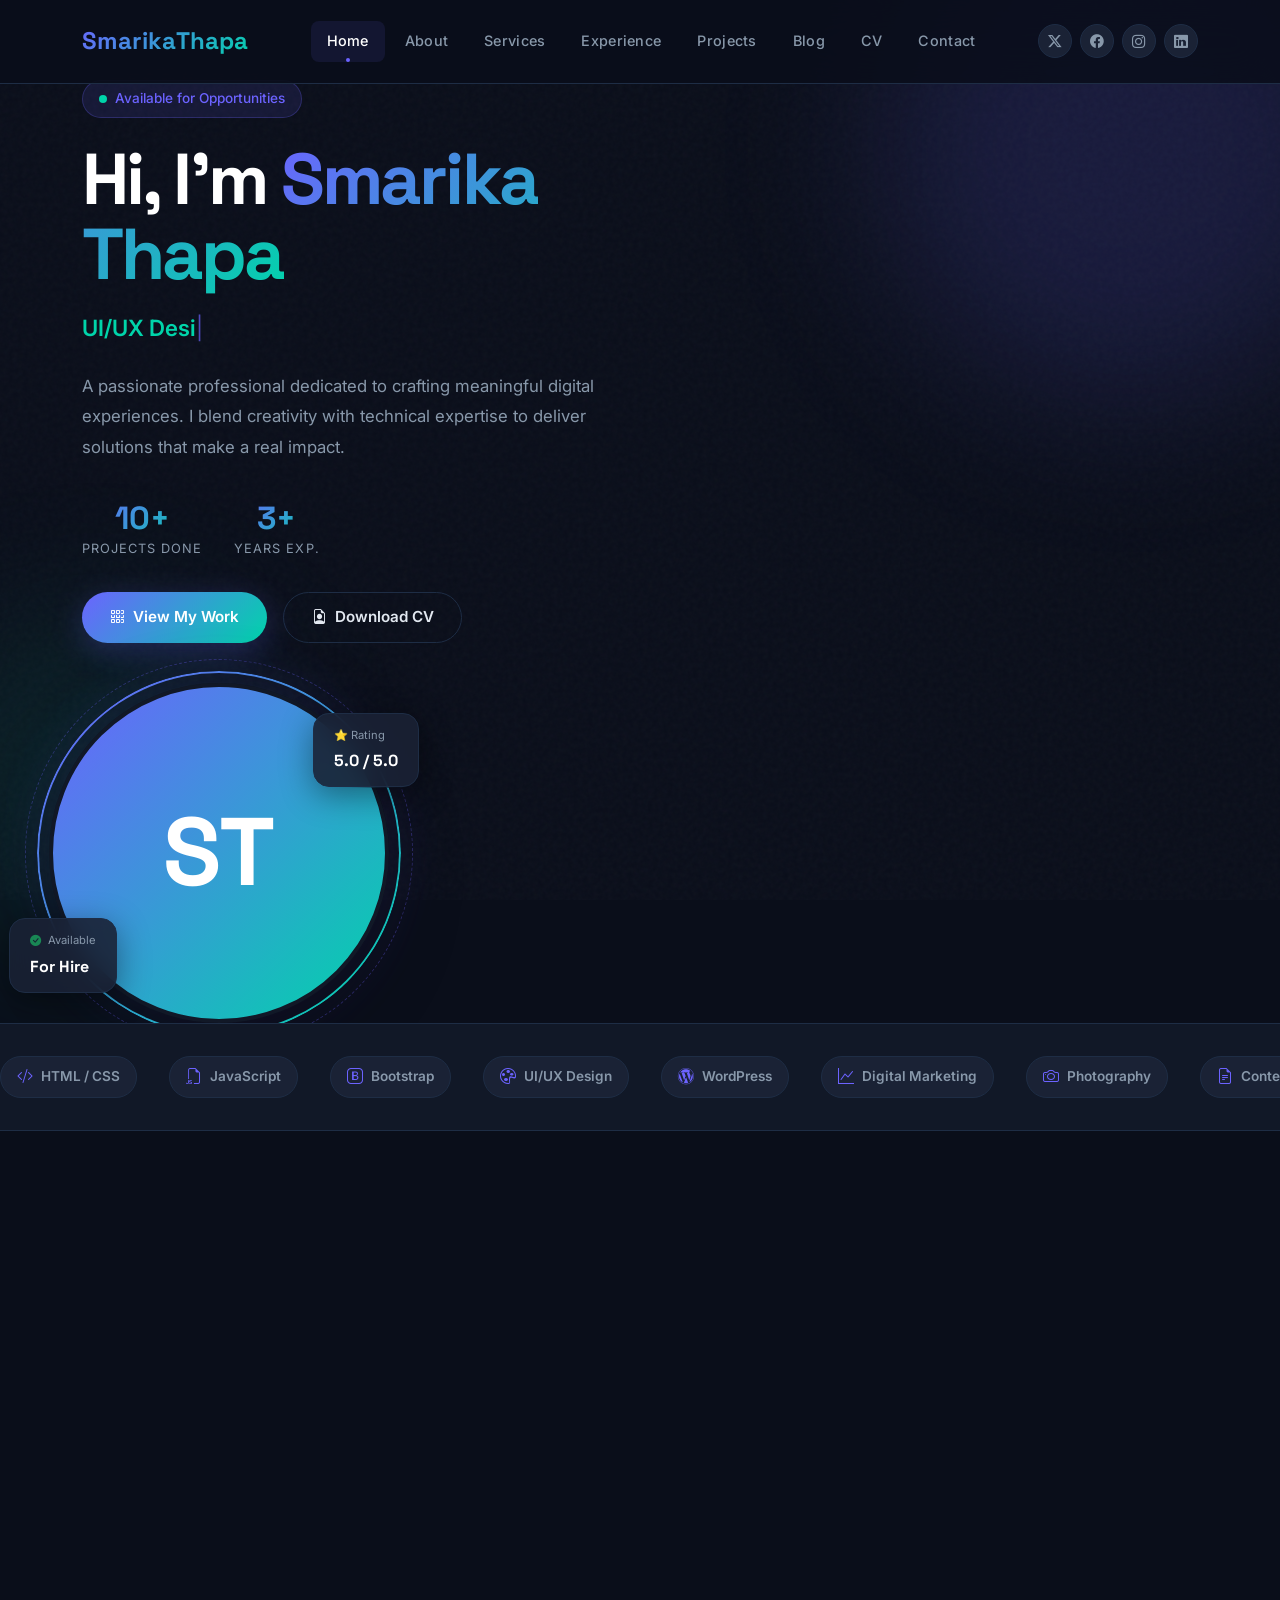
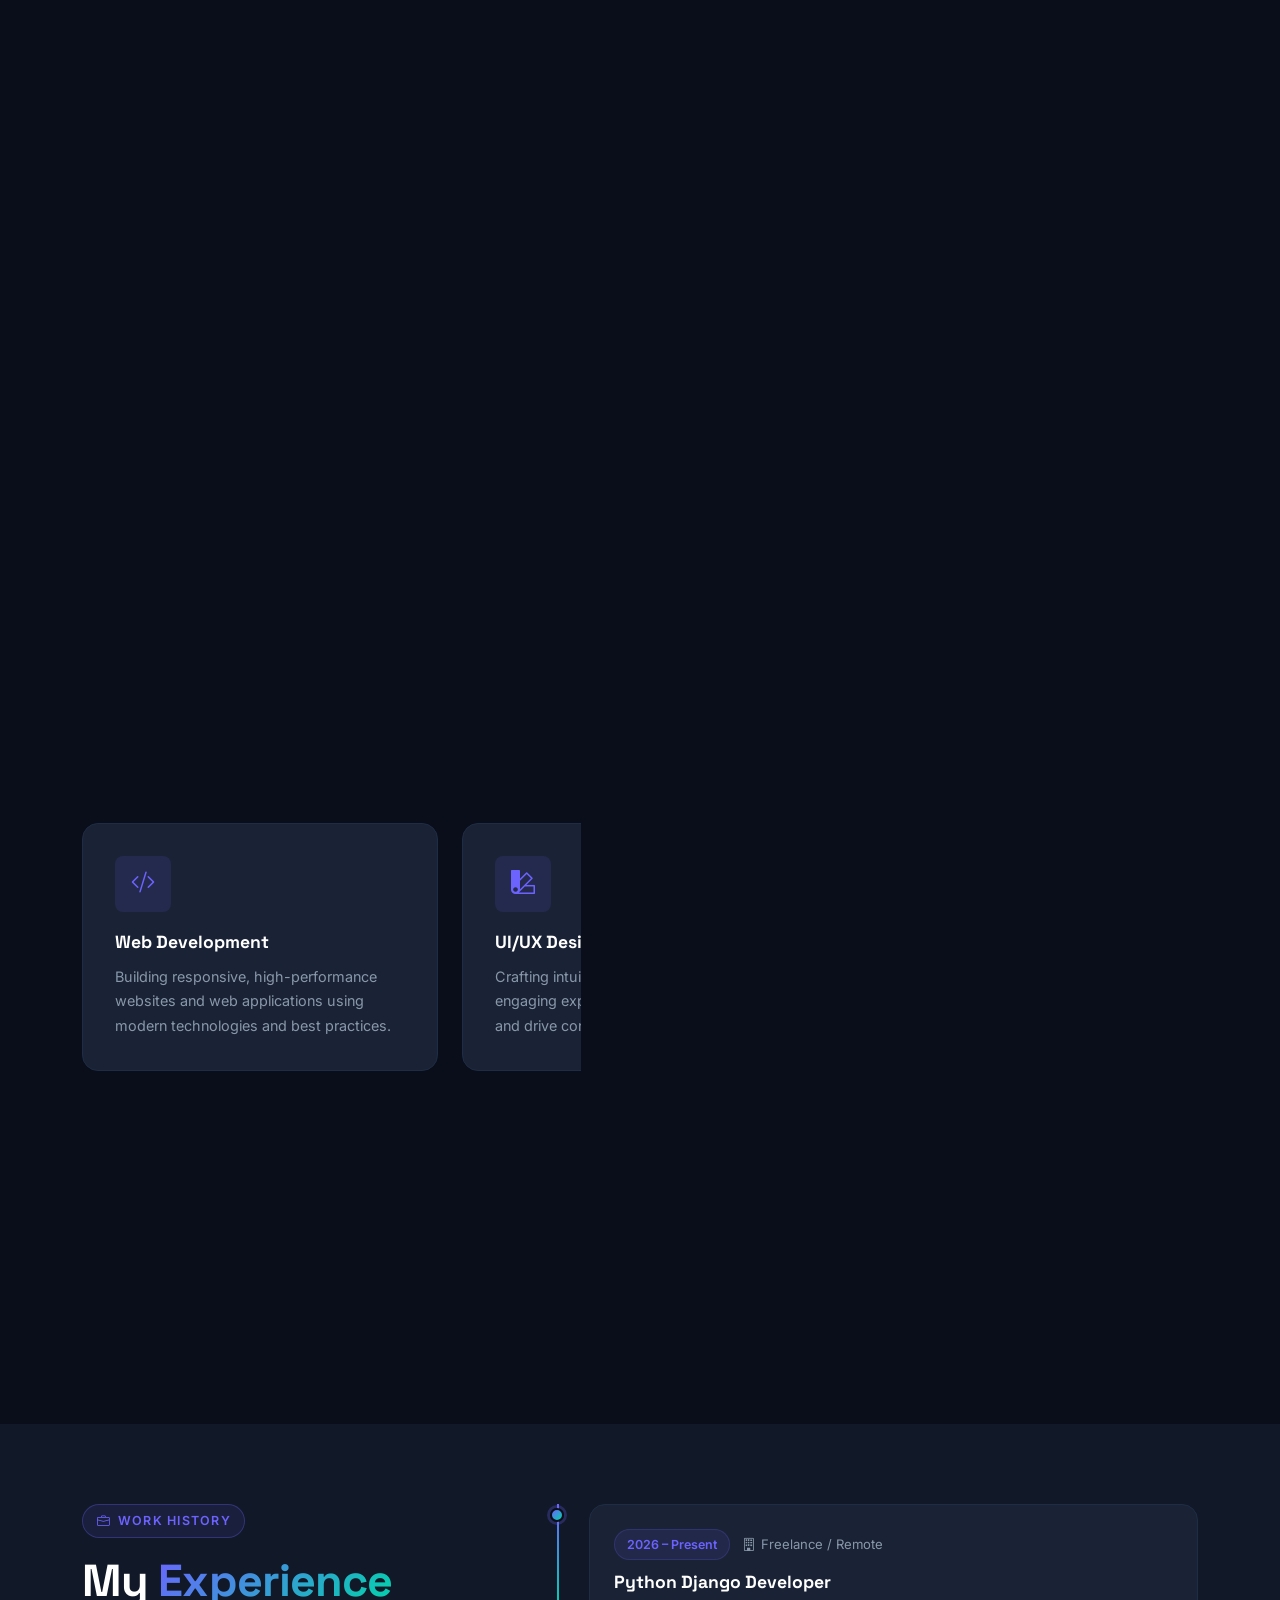
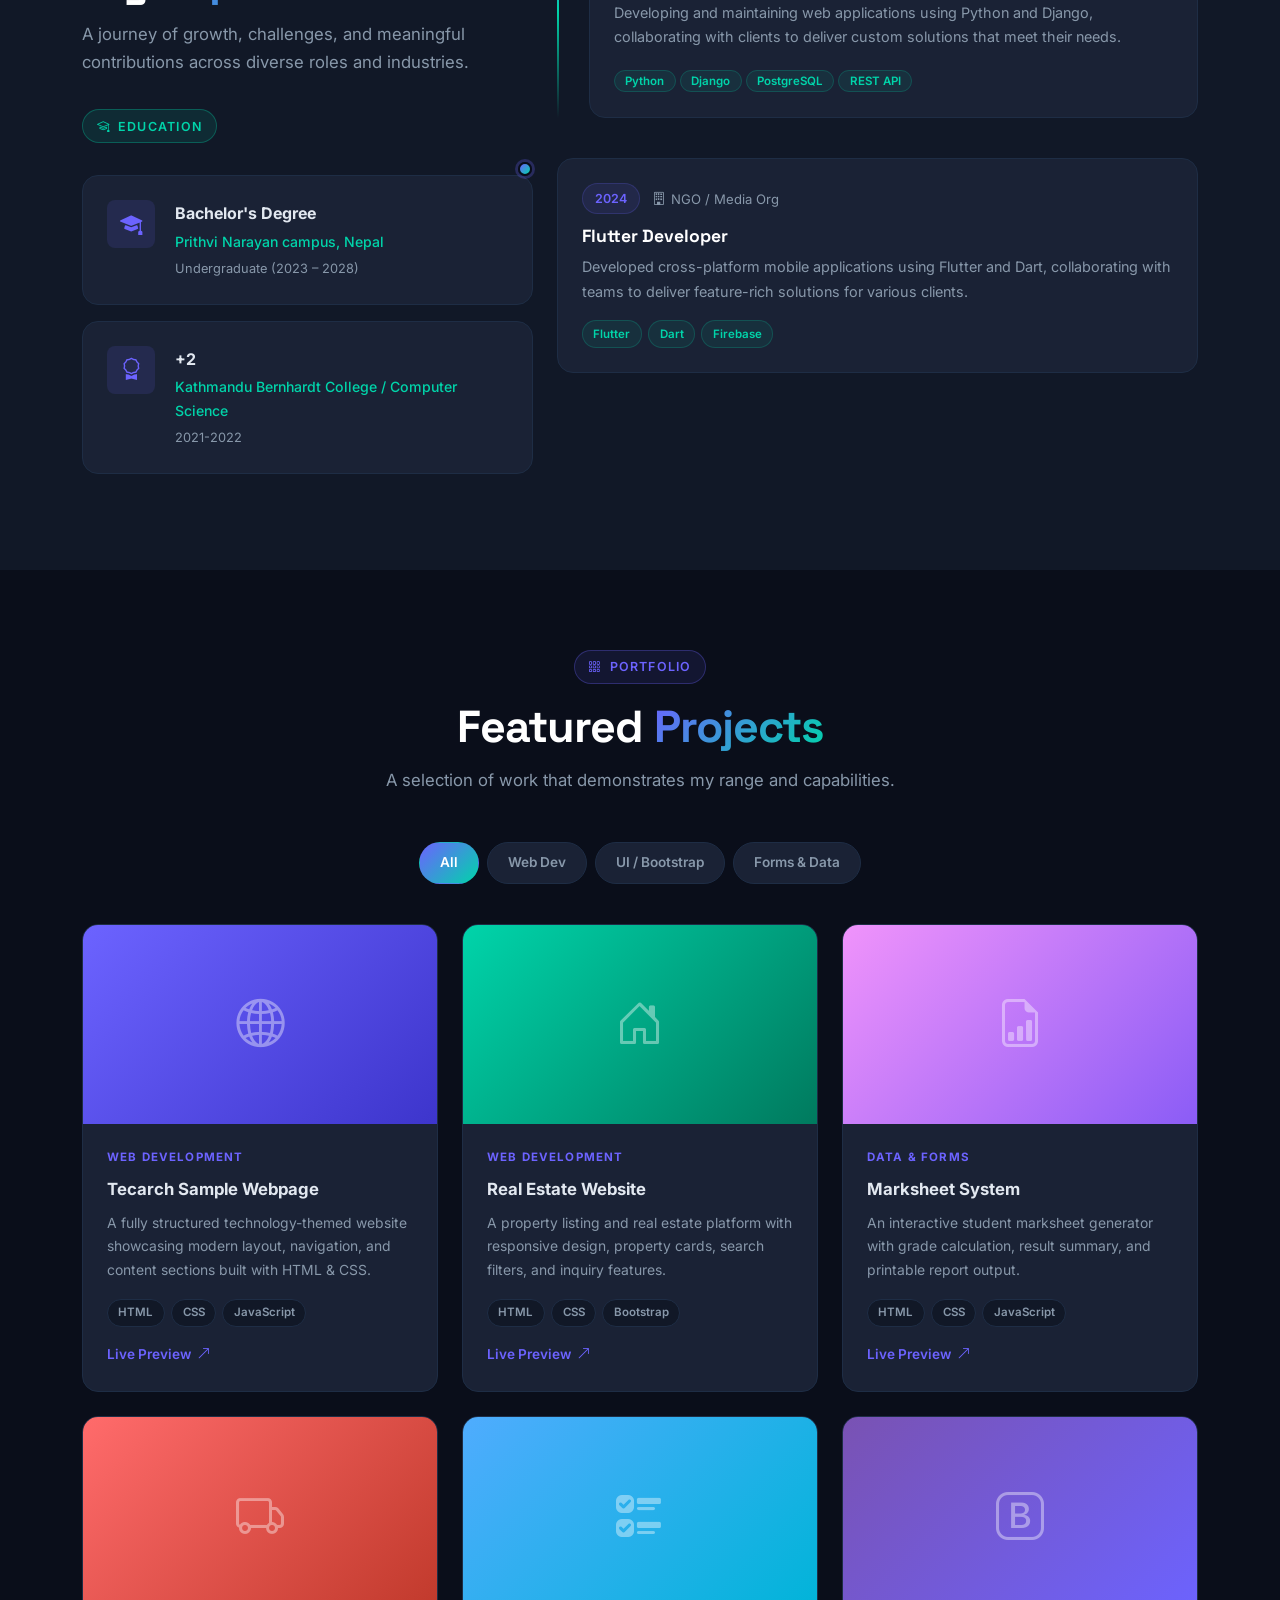
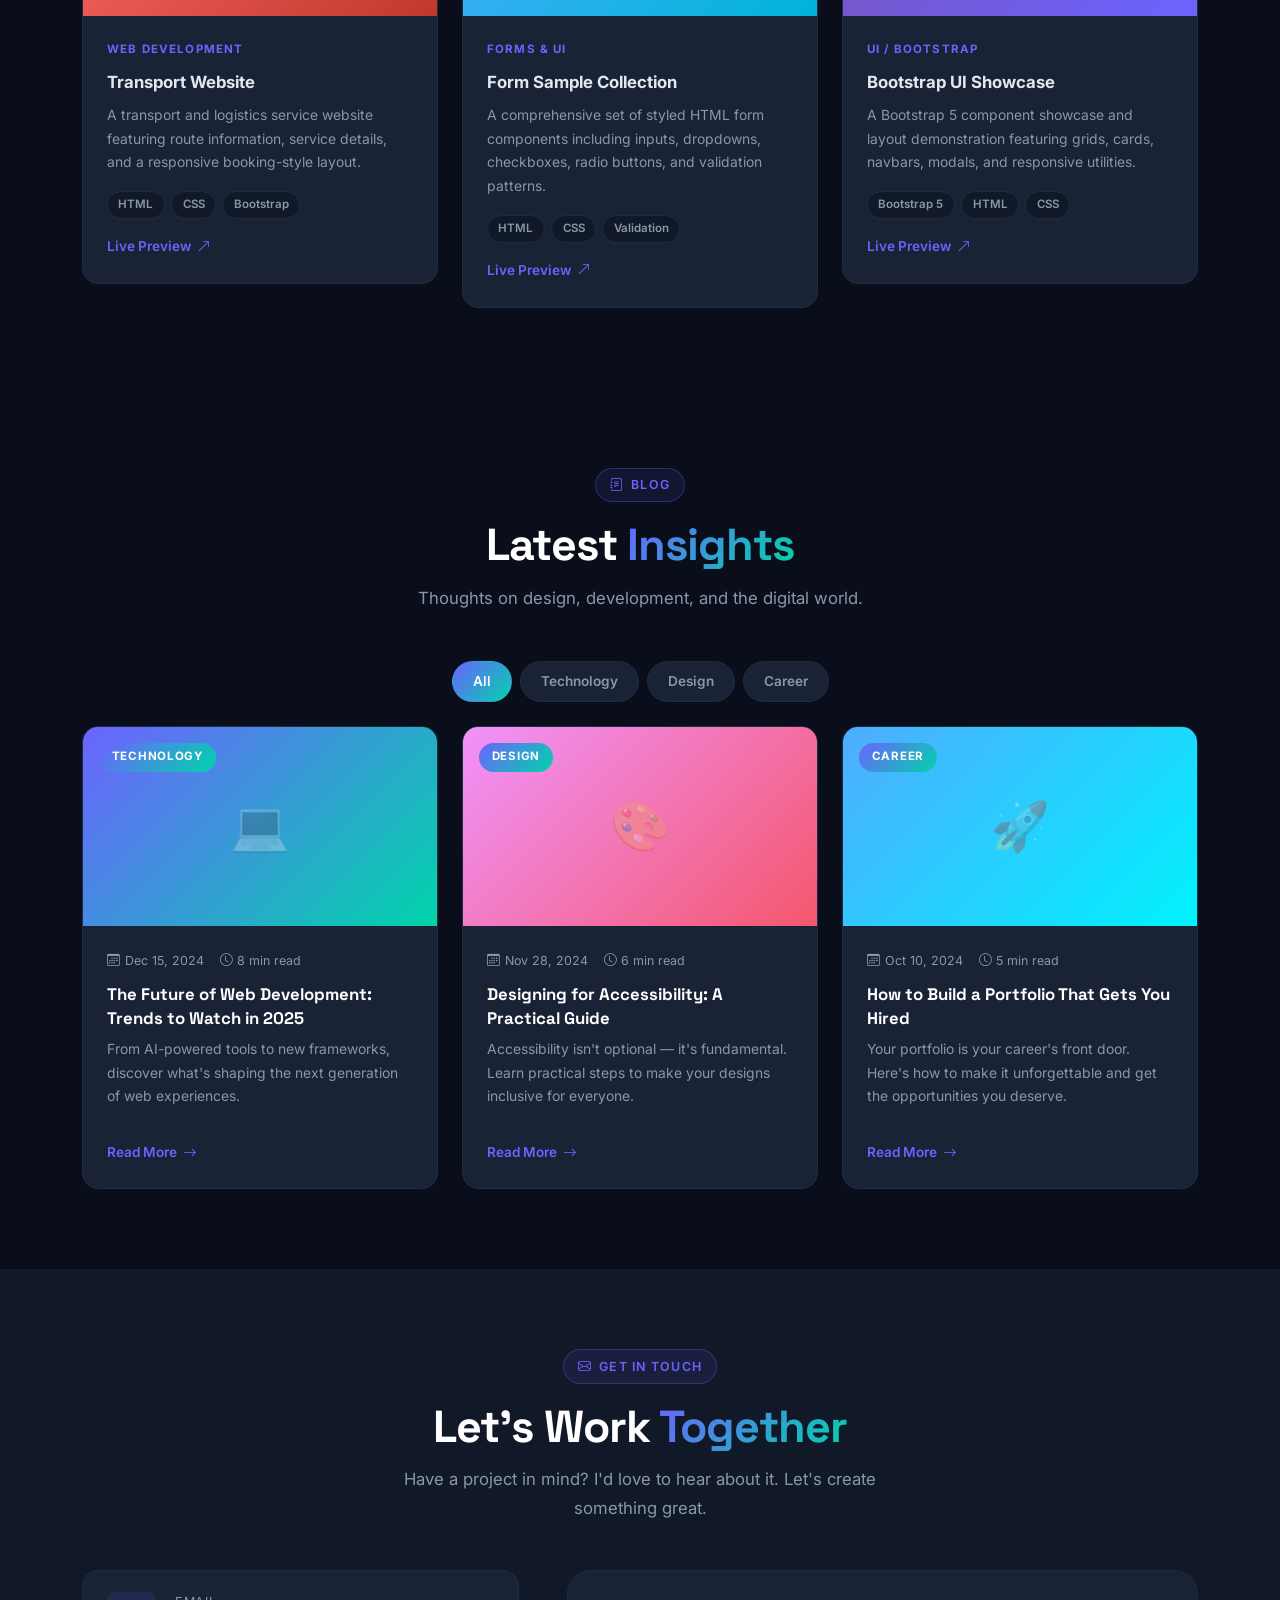
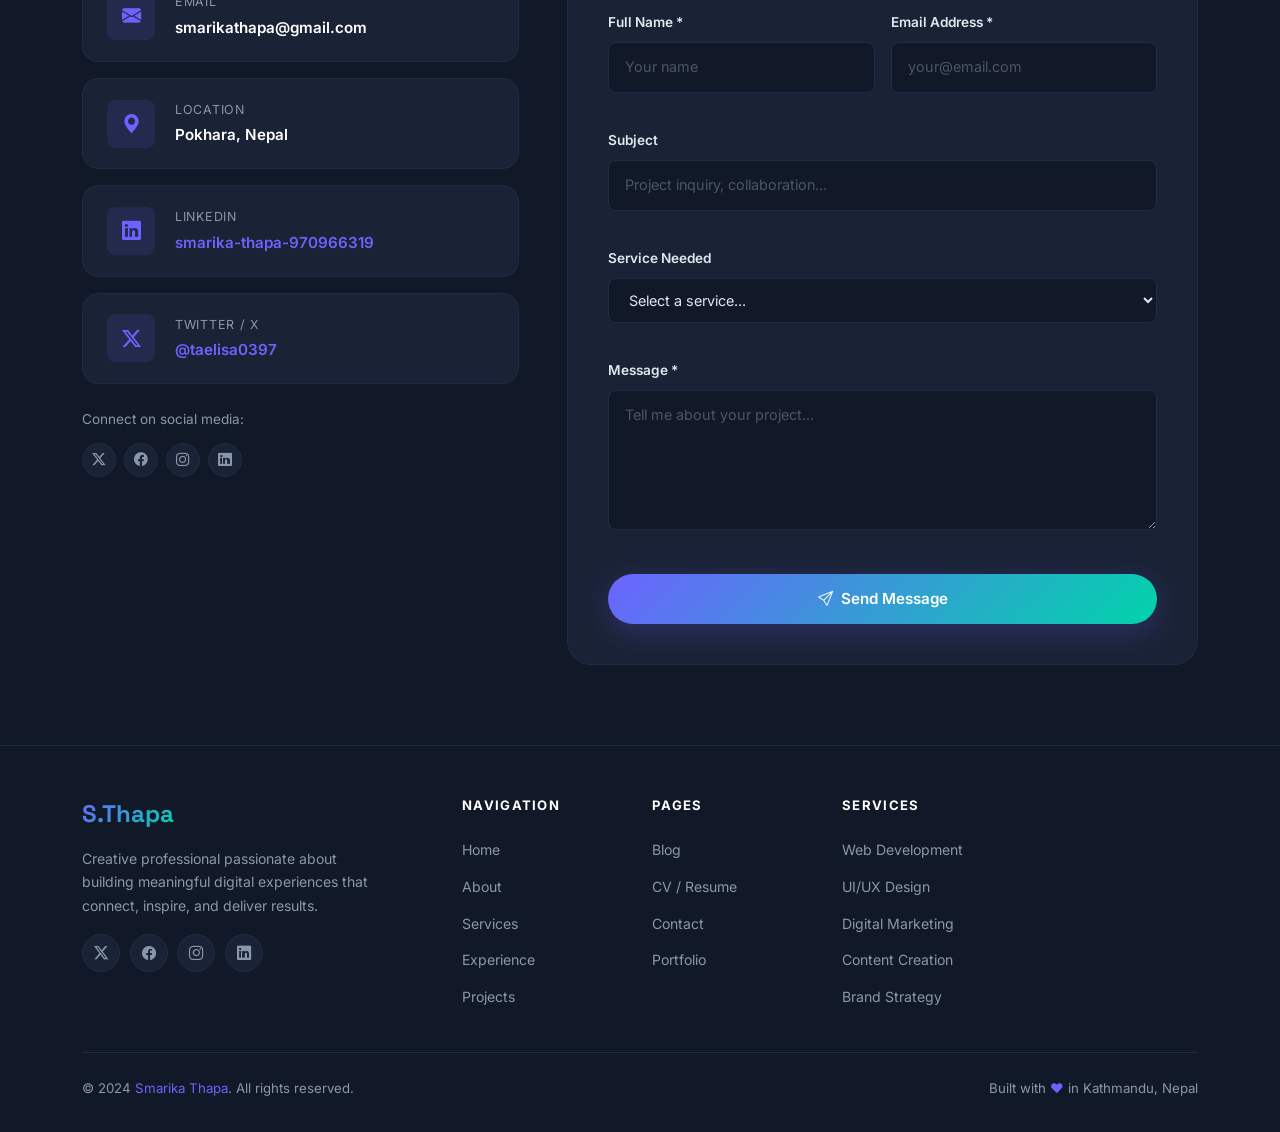
==== commit 0c148d1c: "Merge remote and local repositories" ====
--- a/index.html
+++ b/index.html
@@ -23,7 +23,7 @@
 <!-- ===== NAVBAR ===== -->
 <nav class="navbar navbar-expand-lg fixed-top">
   <div class="container">
-    <a class="navbar-brand" href="index.html">S.Thapa</a>
+    <a class="navbar-brand" href="index.html">SmarikaThapa</a>
 
     <button class="navbar-toggler" type="button" data-bs-toggle="collapse" data-bs-target="#navMenu" aria-label="Toggle navigation">
       <span class="navbar-toggler-icon"></span>
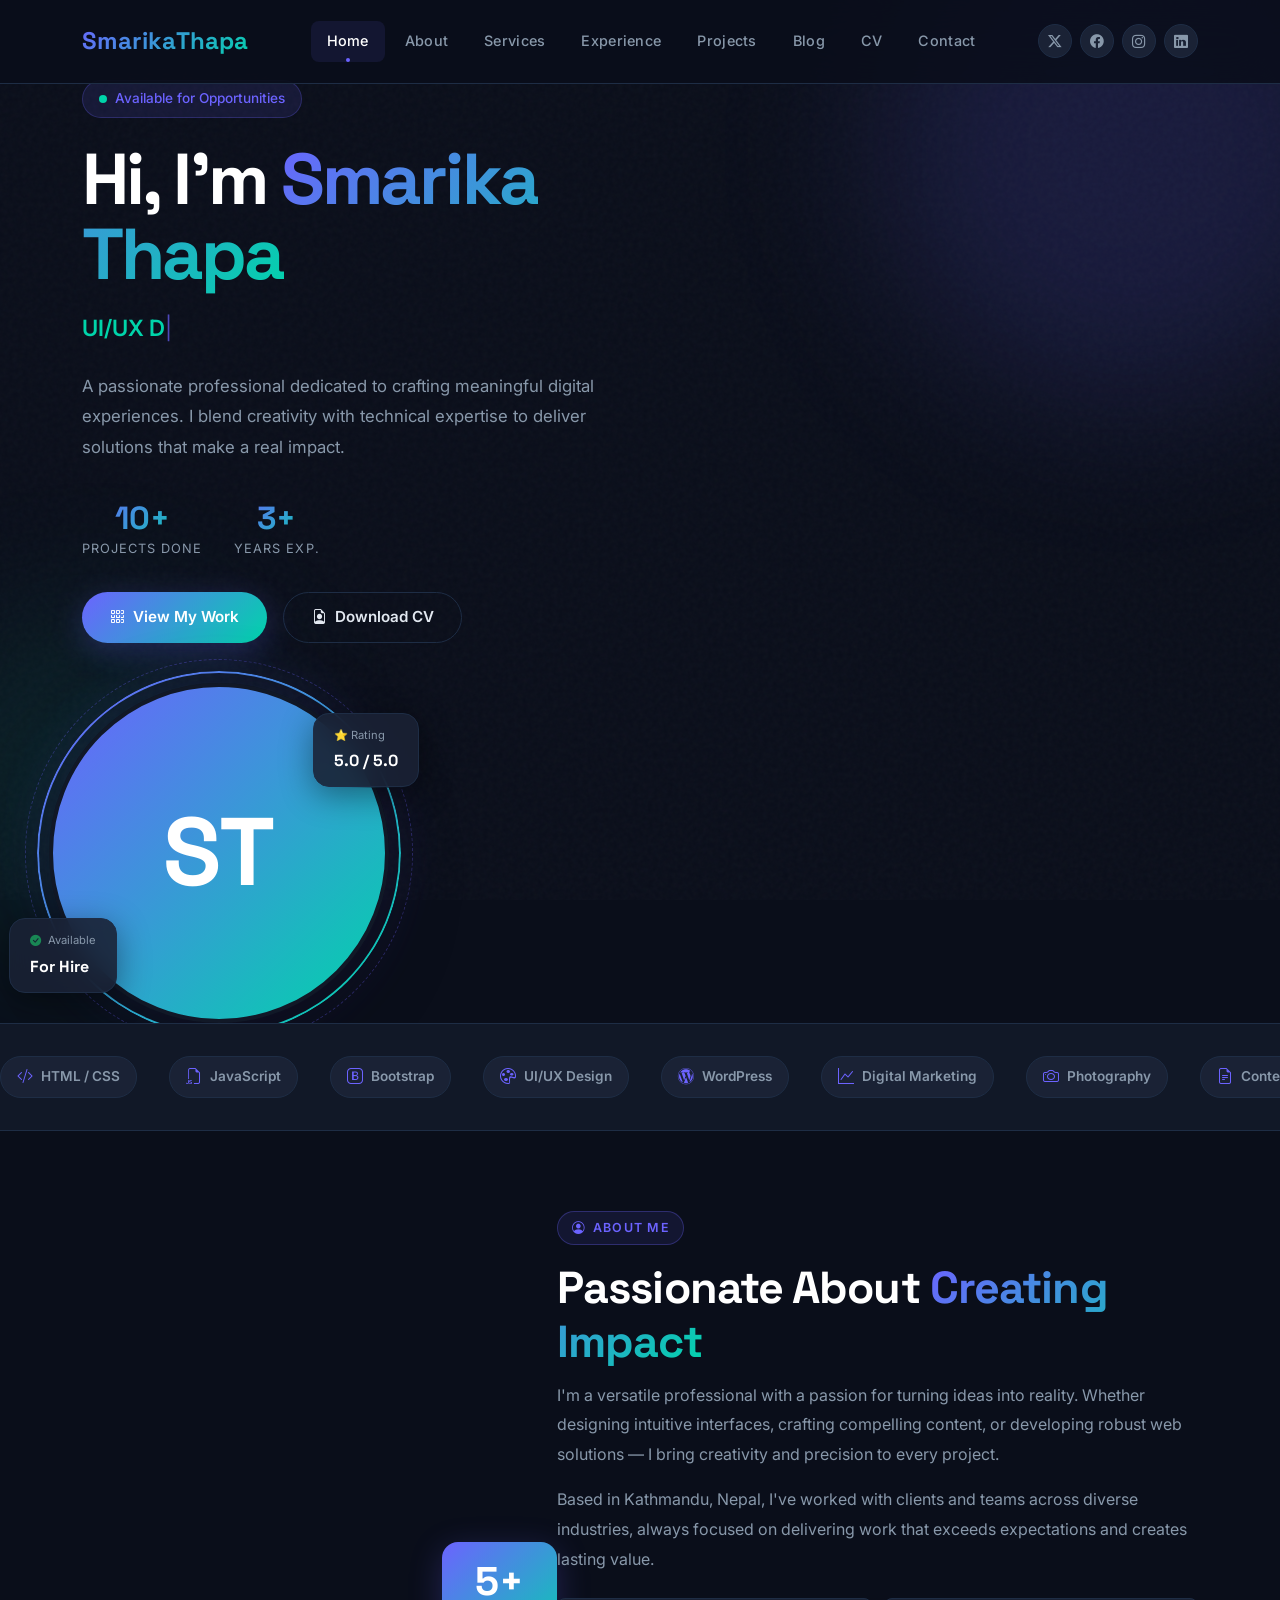
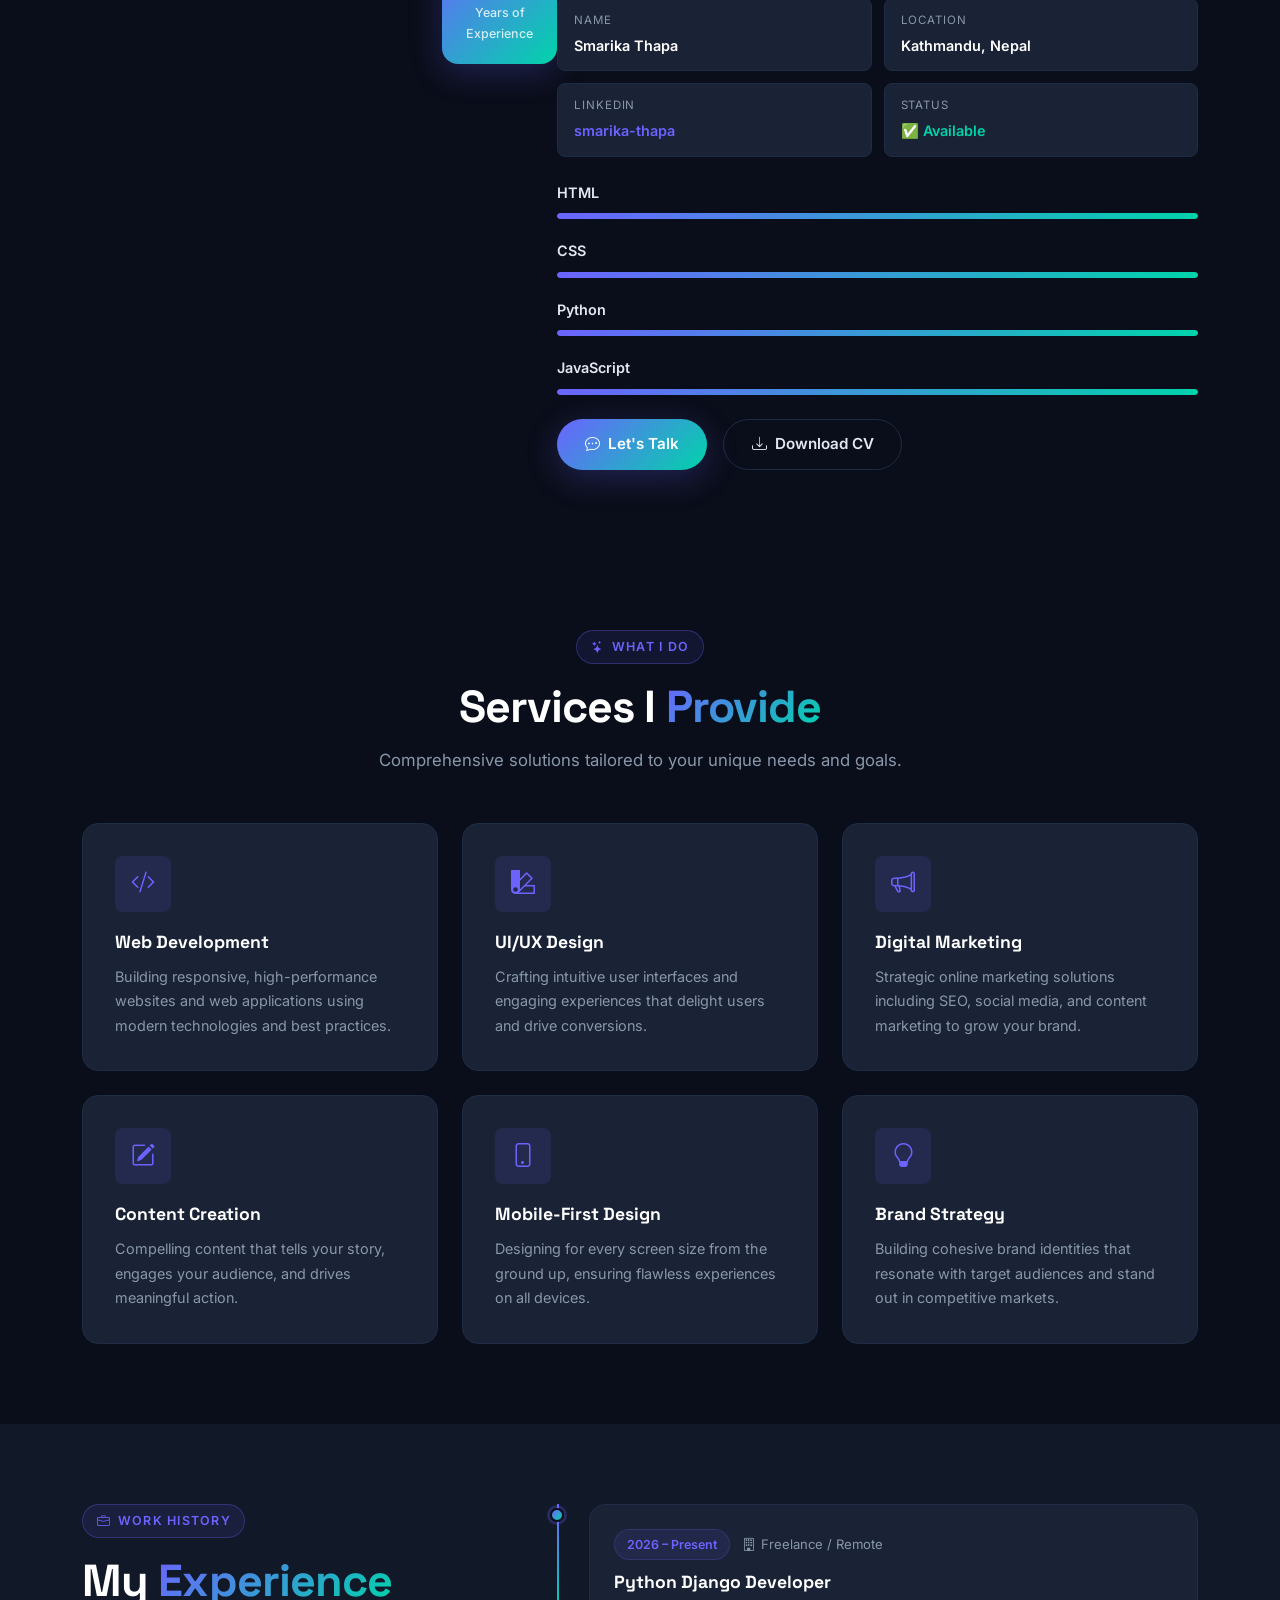
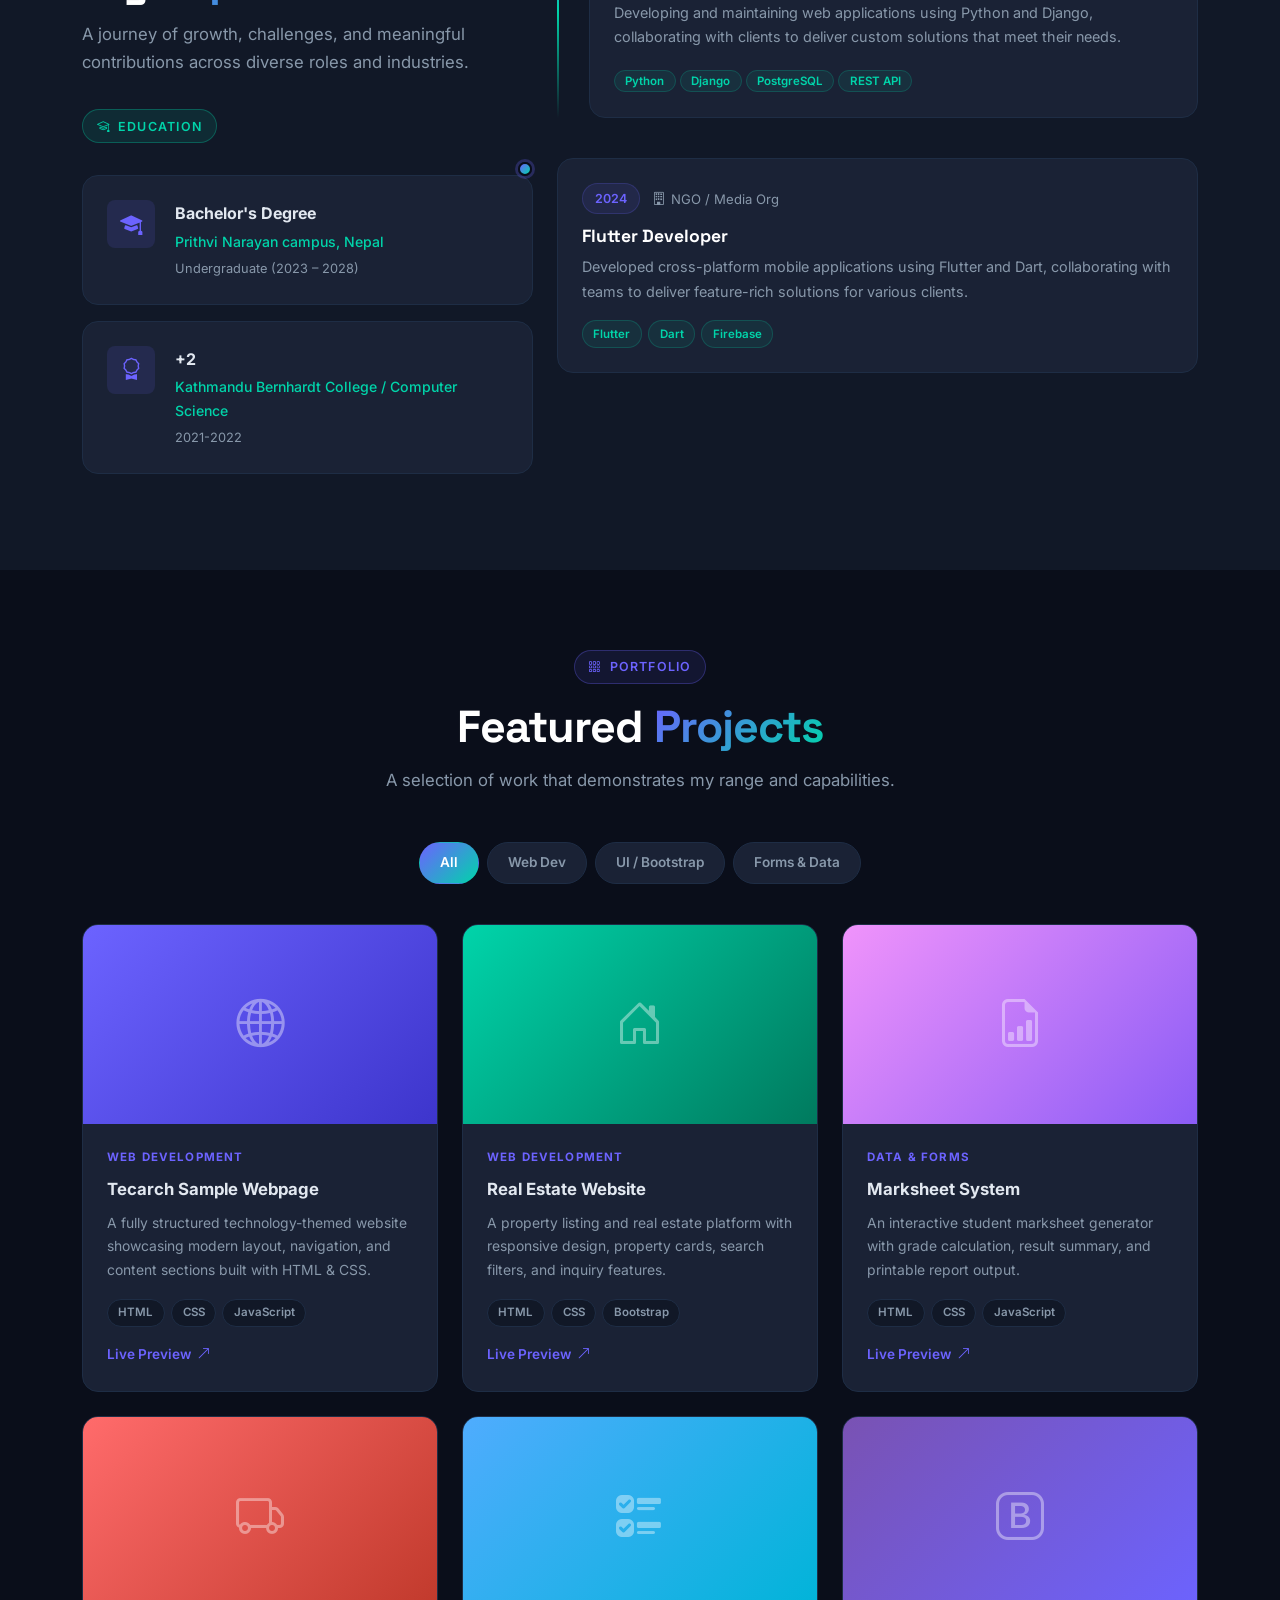
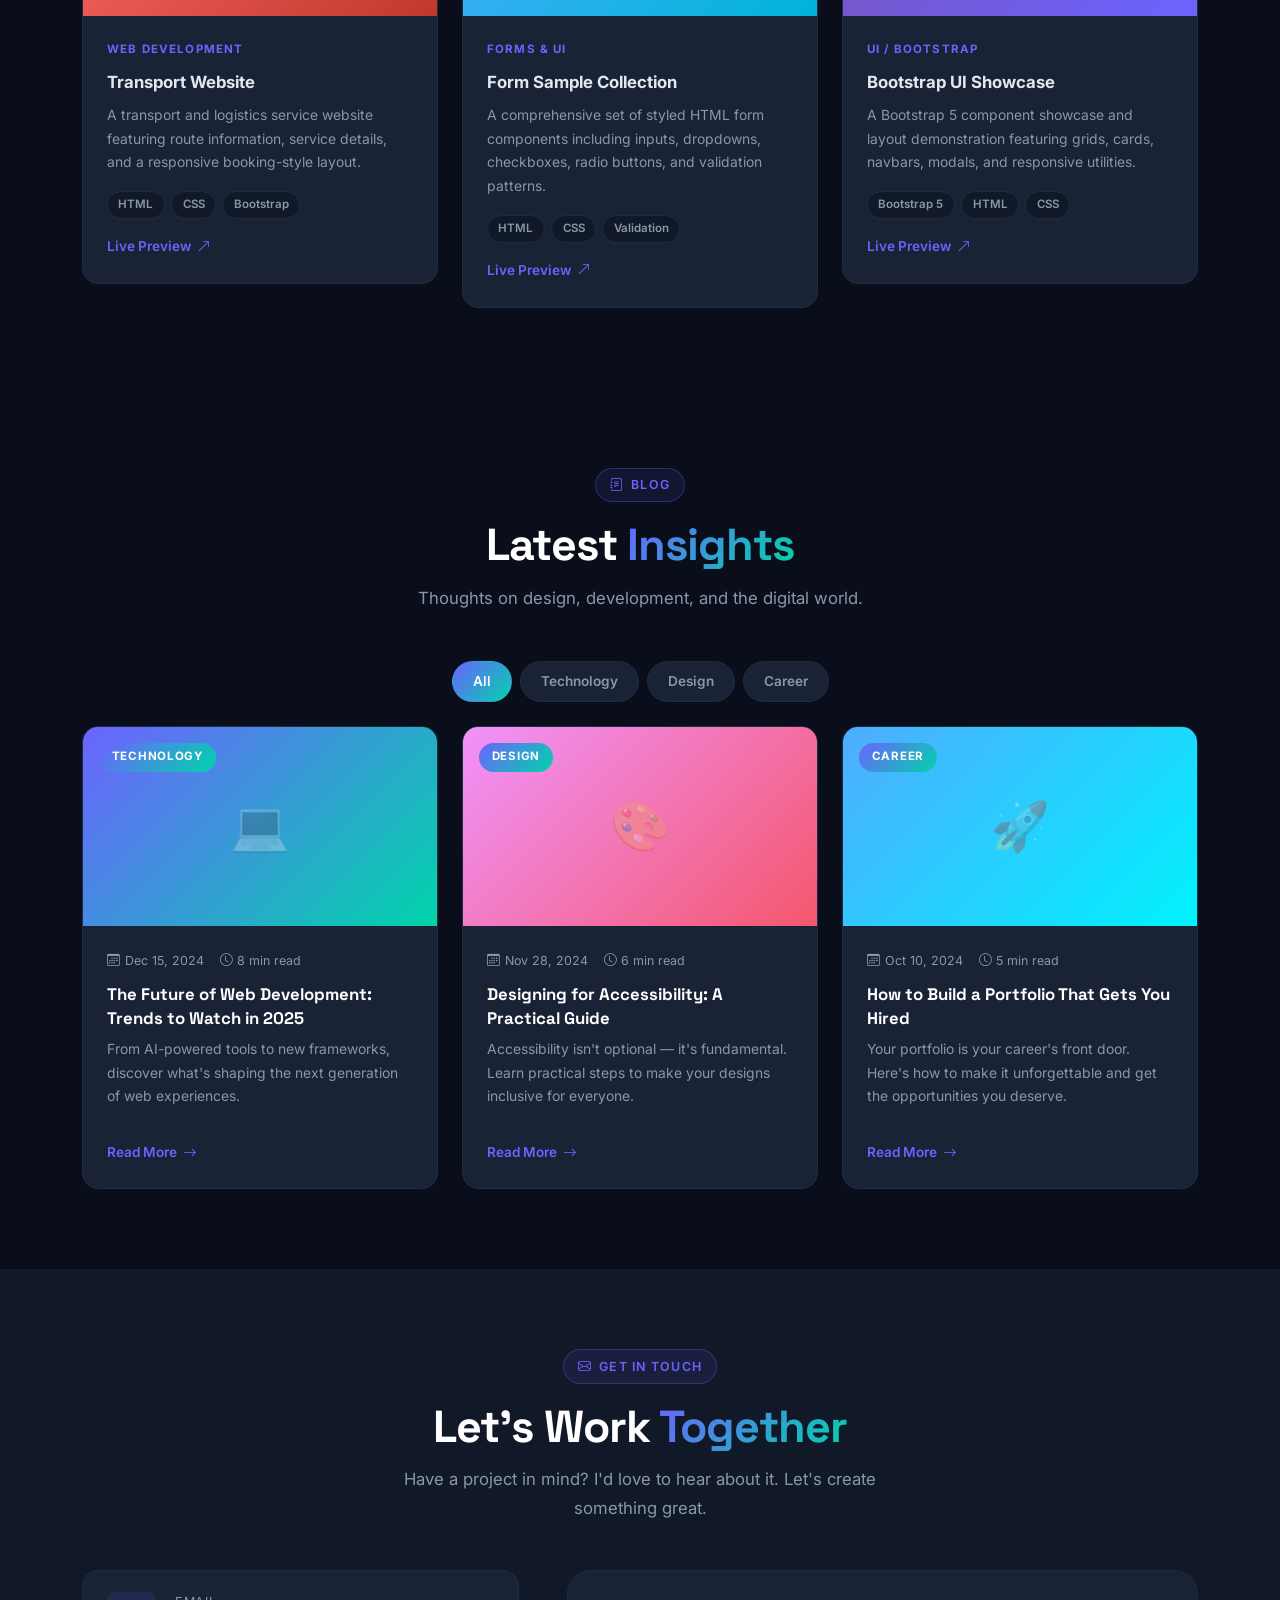
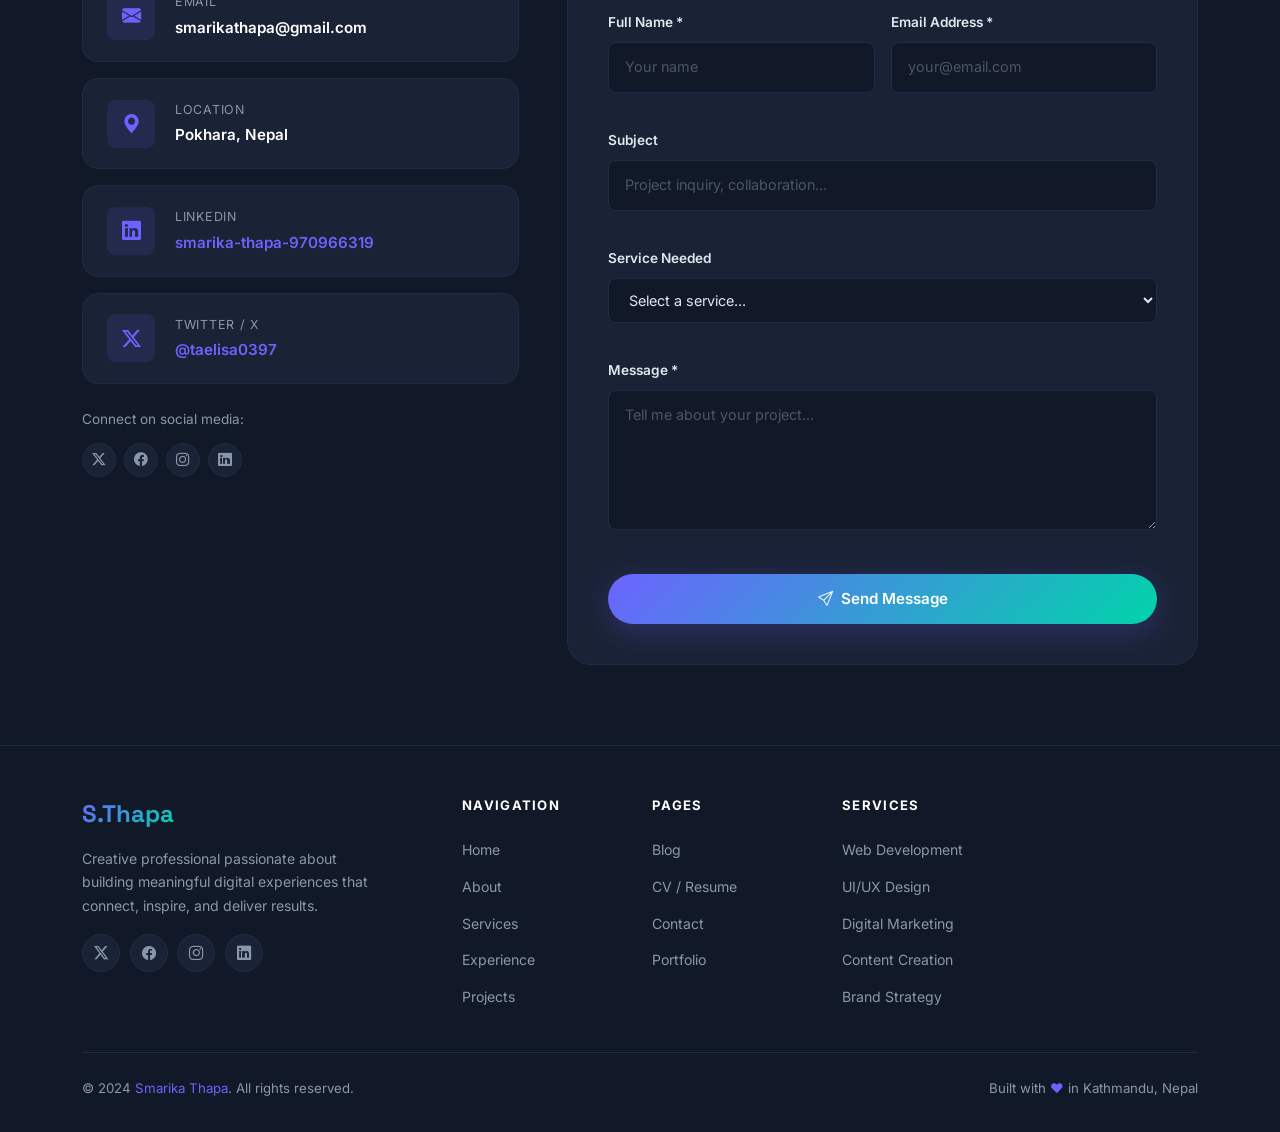
==== commit 926fd269: "Remove about image placeholder from index.html Removed the about image placeholder from the about se" ====
--- a/index.html
+++ b/index.html
@@ -138,9 +138,7 @@
     <div class="row align-items-center gy-5">
       <div class="col-lg-5 fade-left">
         <div class="about-image-wrap">
-          <div class="about-img-placeholder">
-            <img src="assets/img/image.jpeg" alt="Smarika Thapa">
-          </div>
+          
           <div class="about-experience-badge">
             <div class="exp-num">5+</div>
             <div class="exp-label">Years of<br>Experience</div>
@@ -824,4 +822,4 @@
 <!-- Main JS -->
 <script src="assets/js/main.js"></script>
 </body>
-</html>+</html>
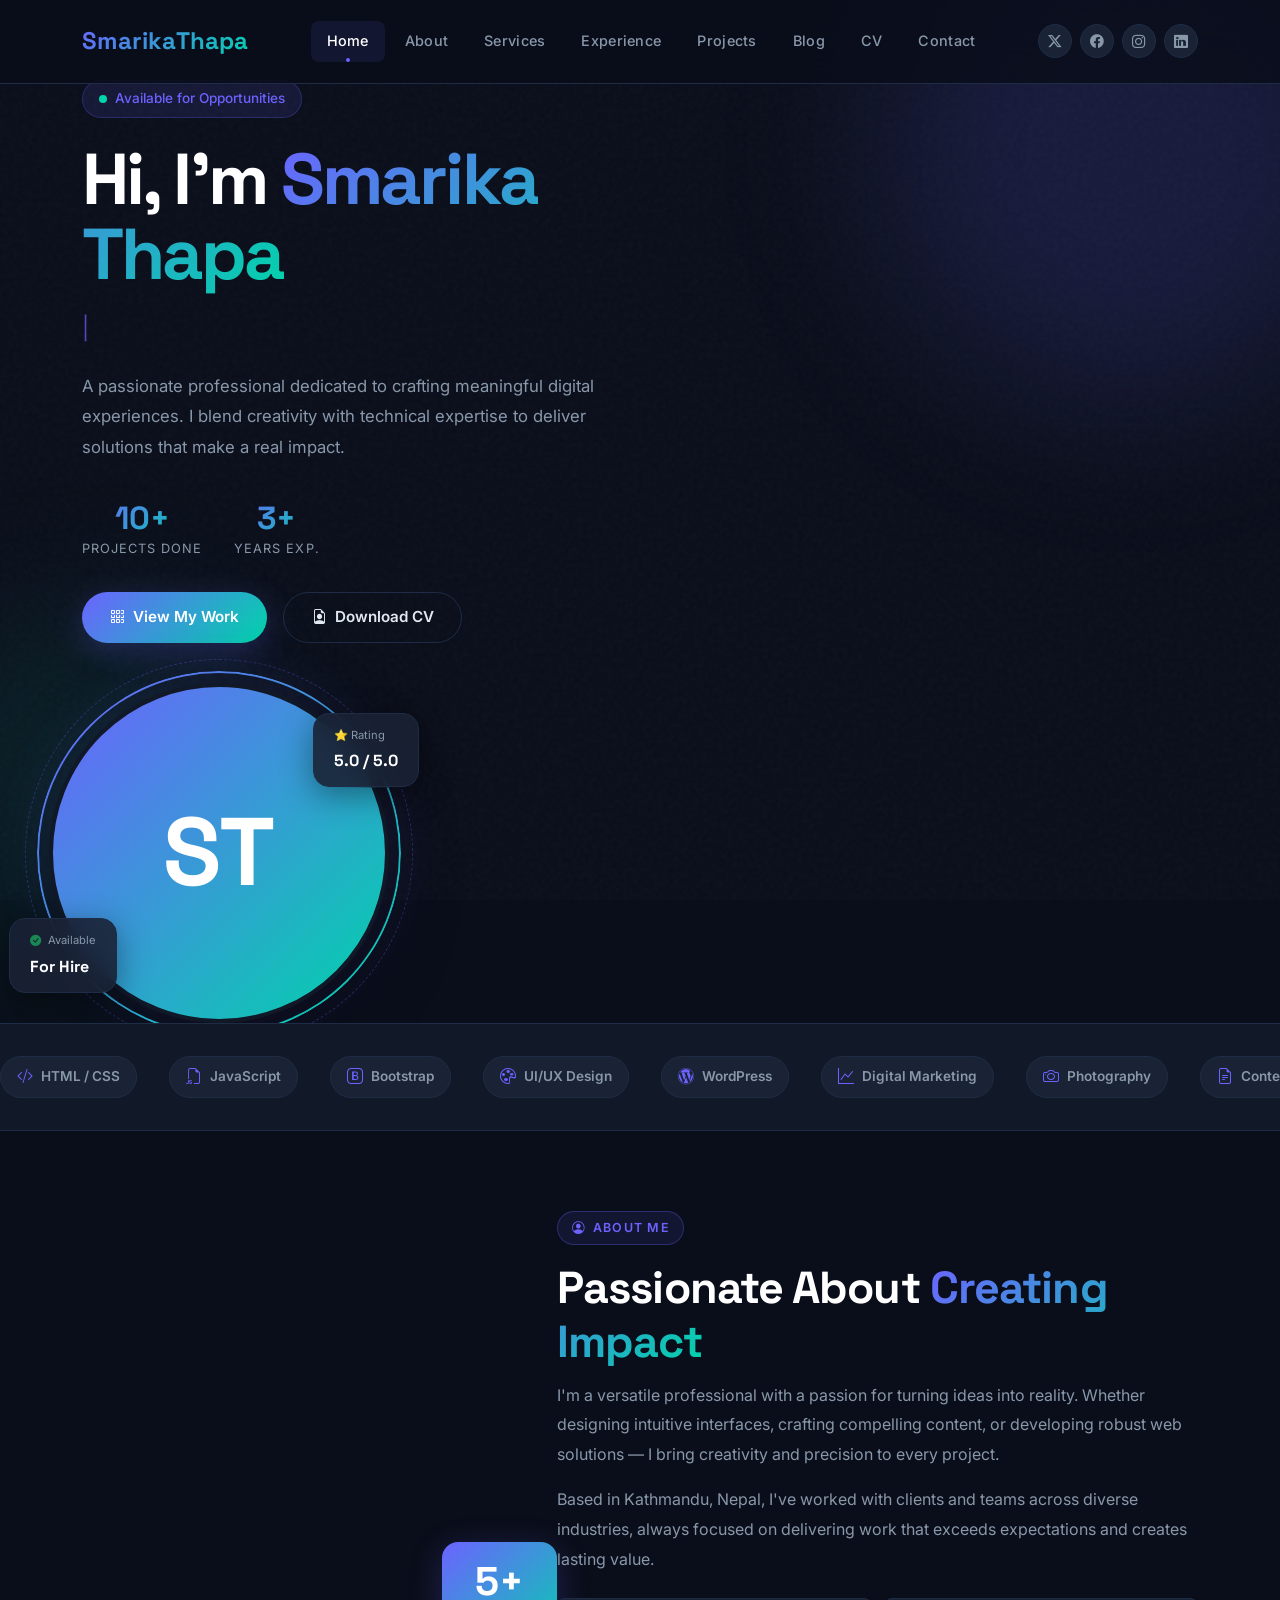
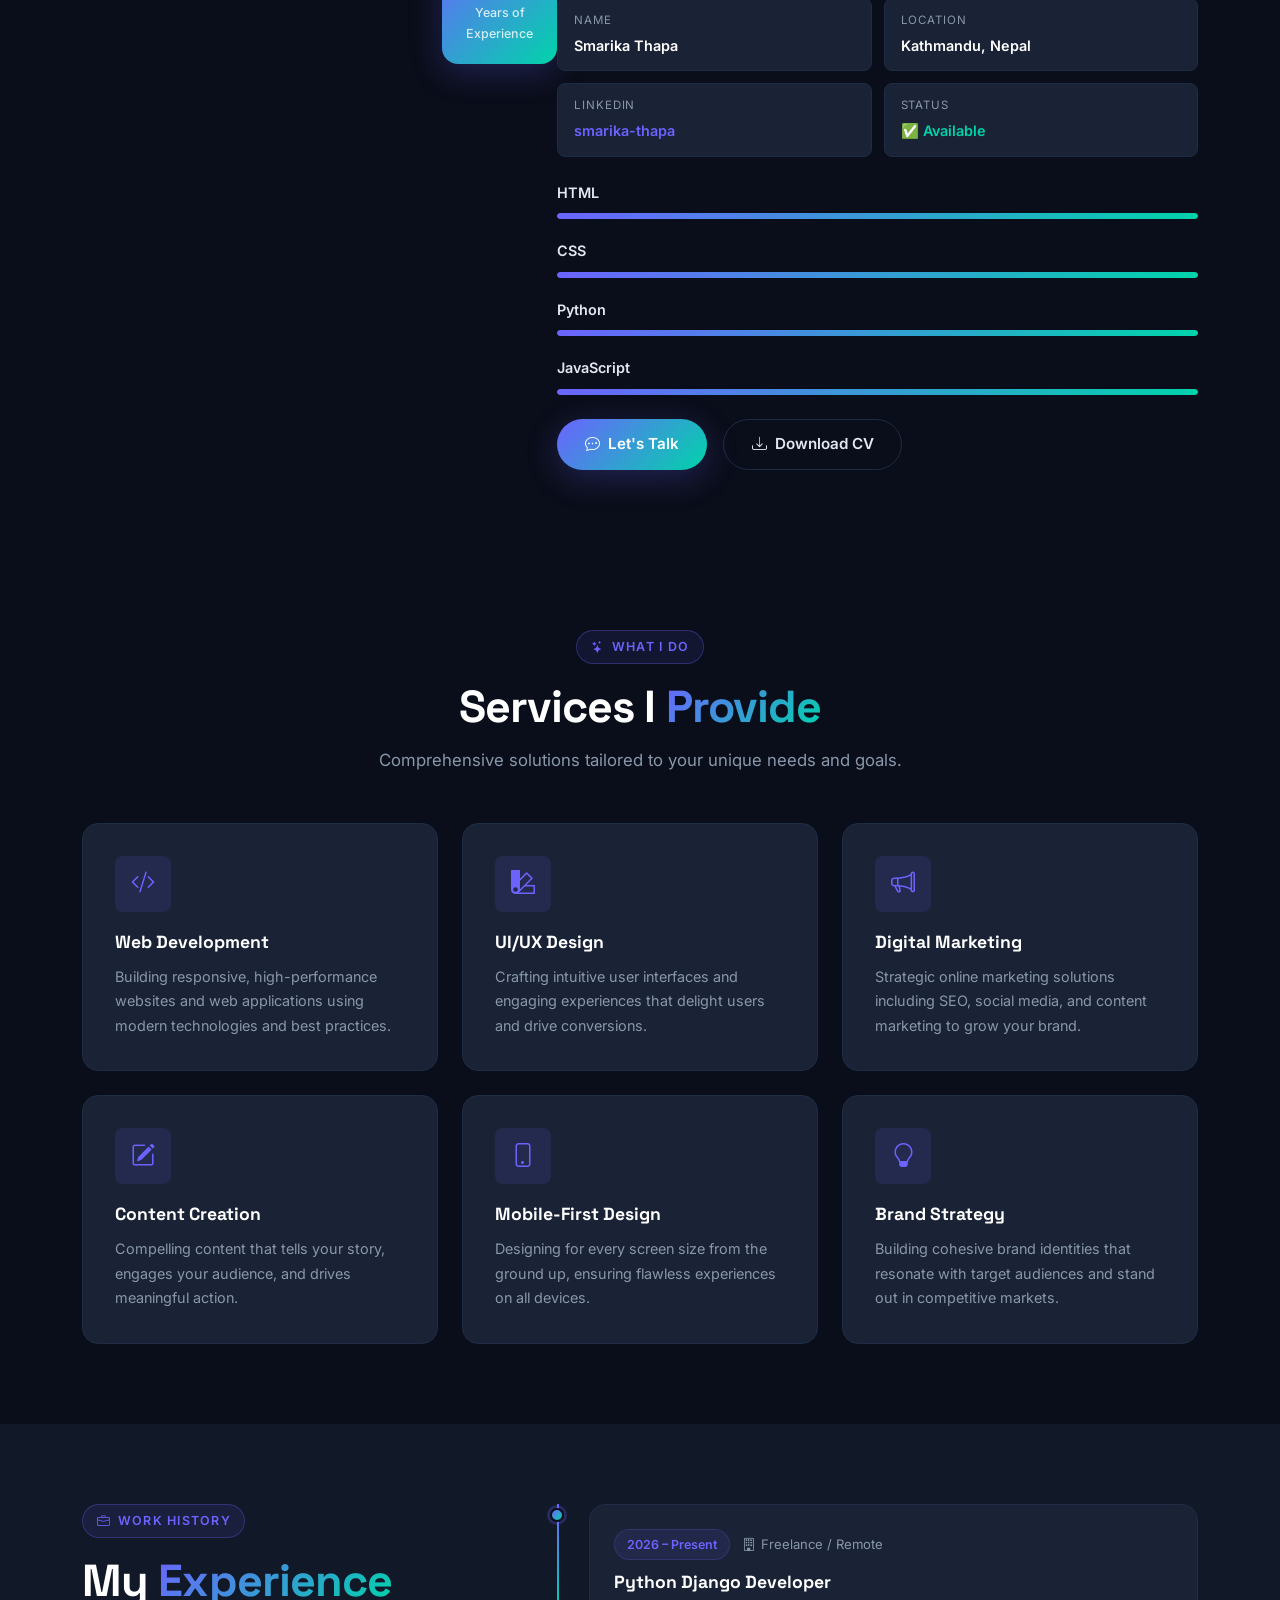
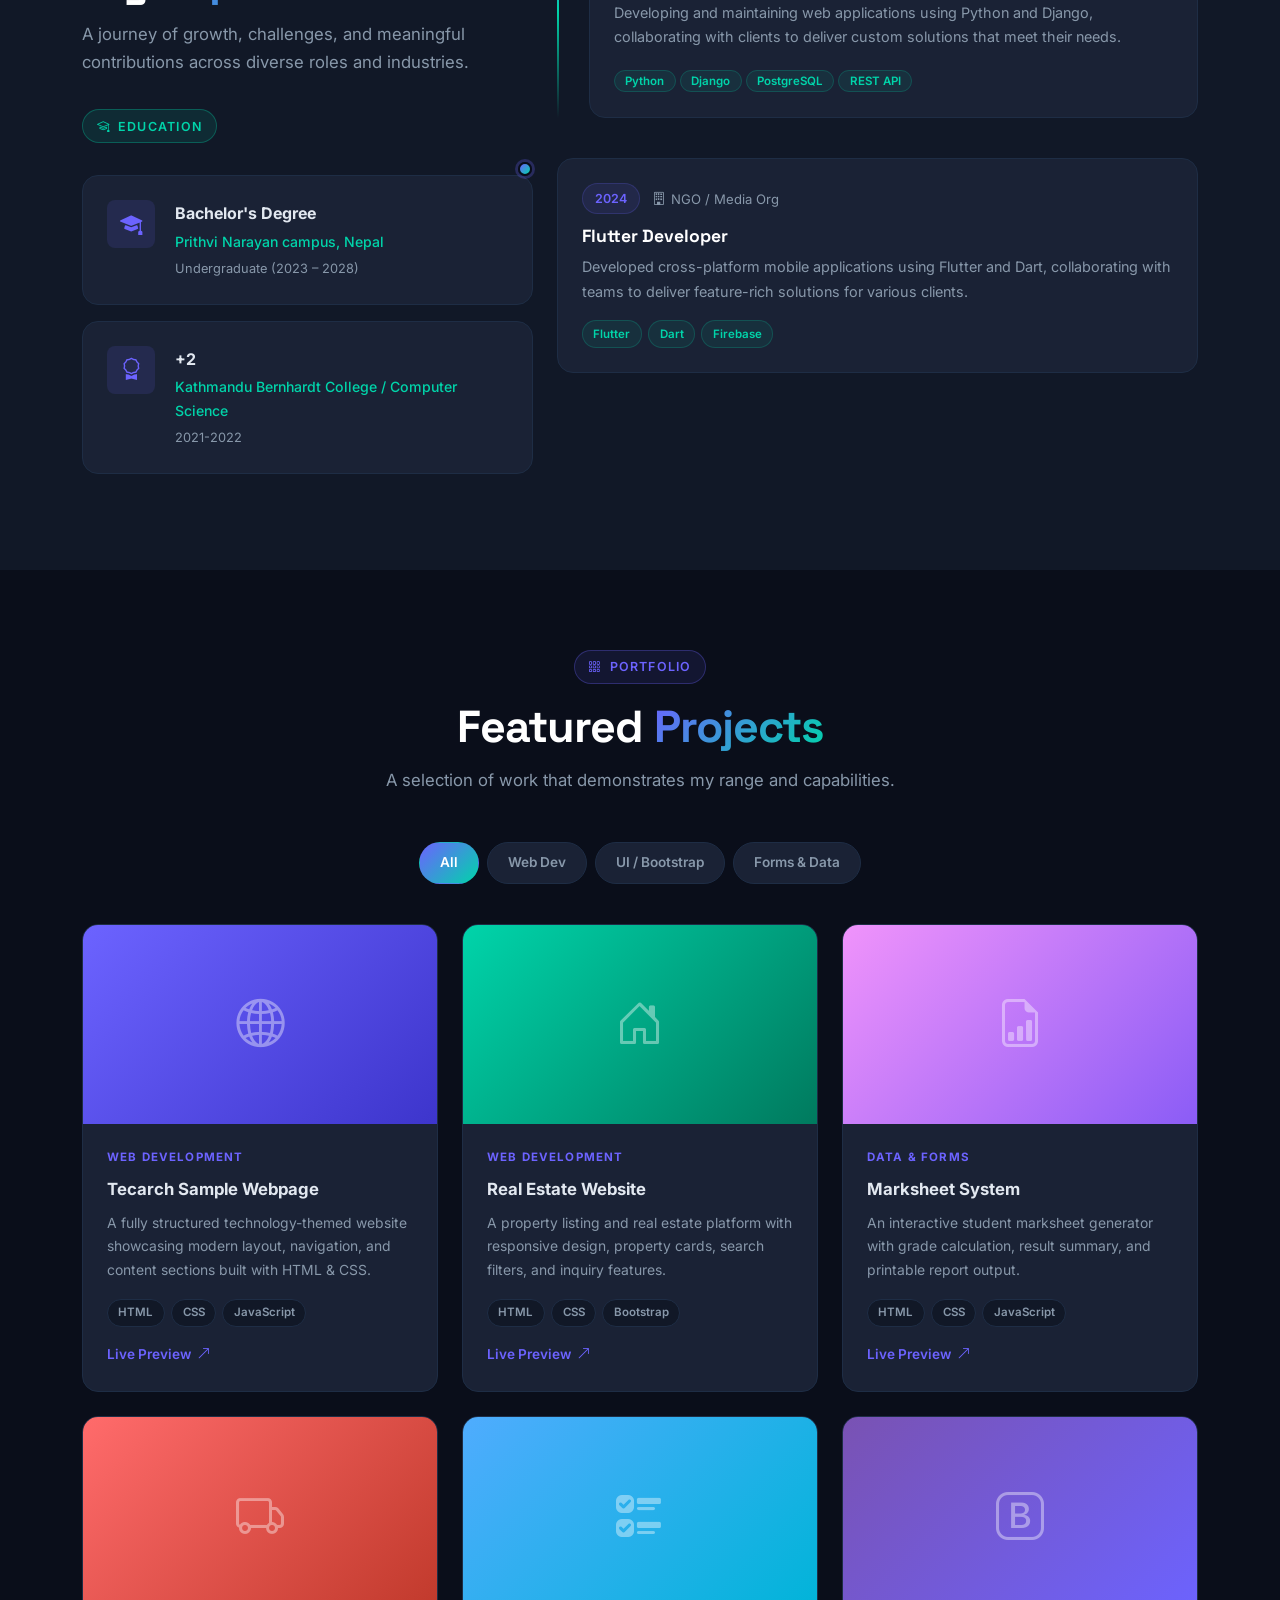
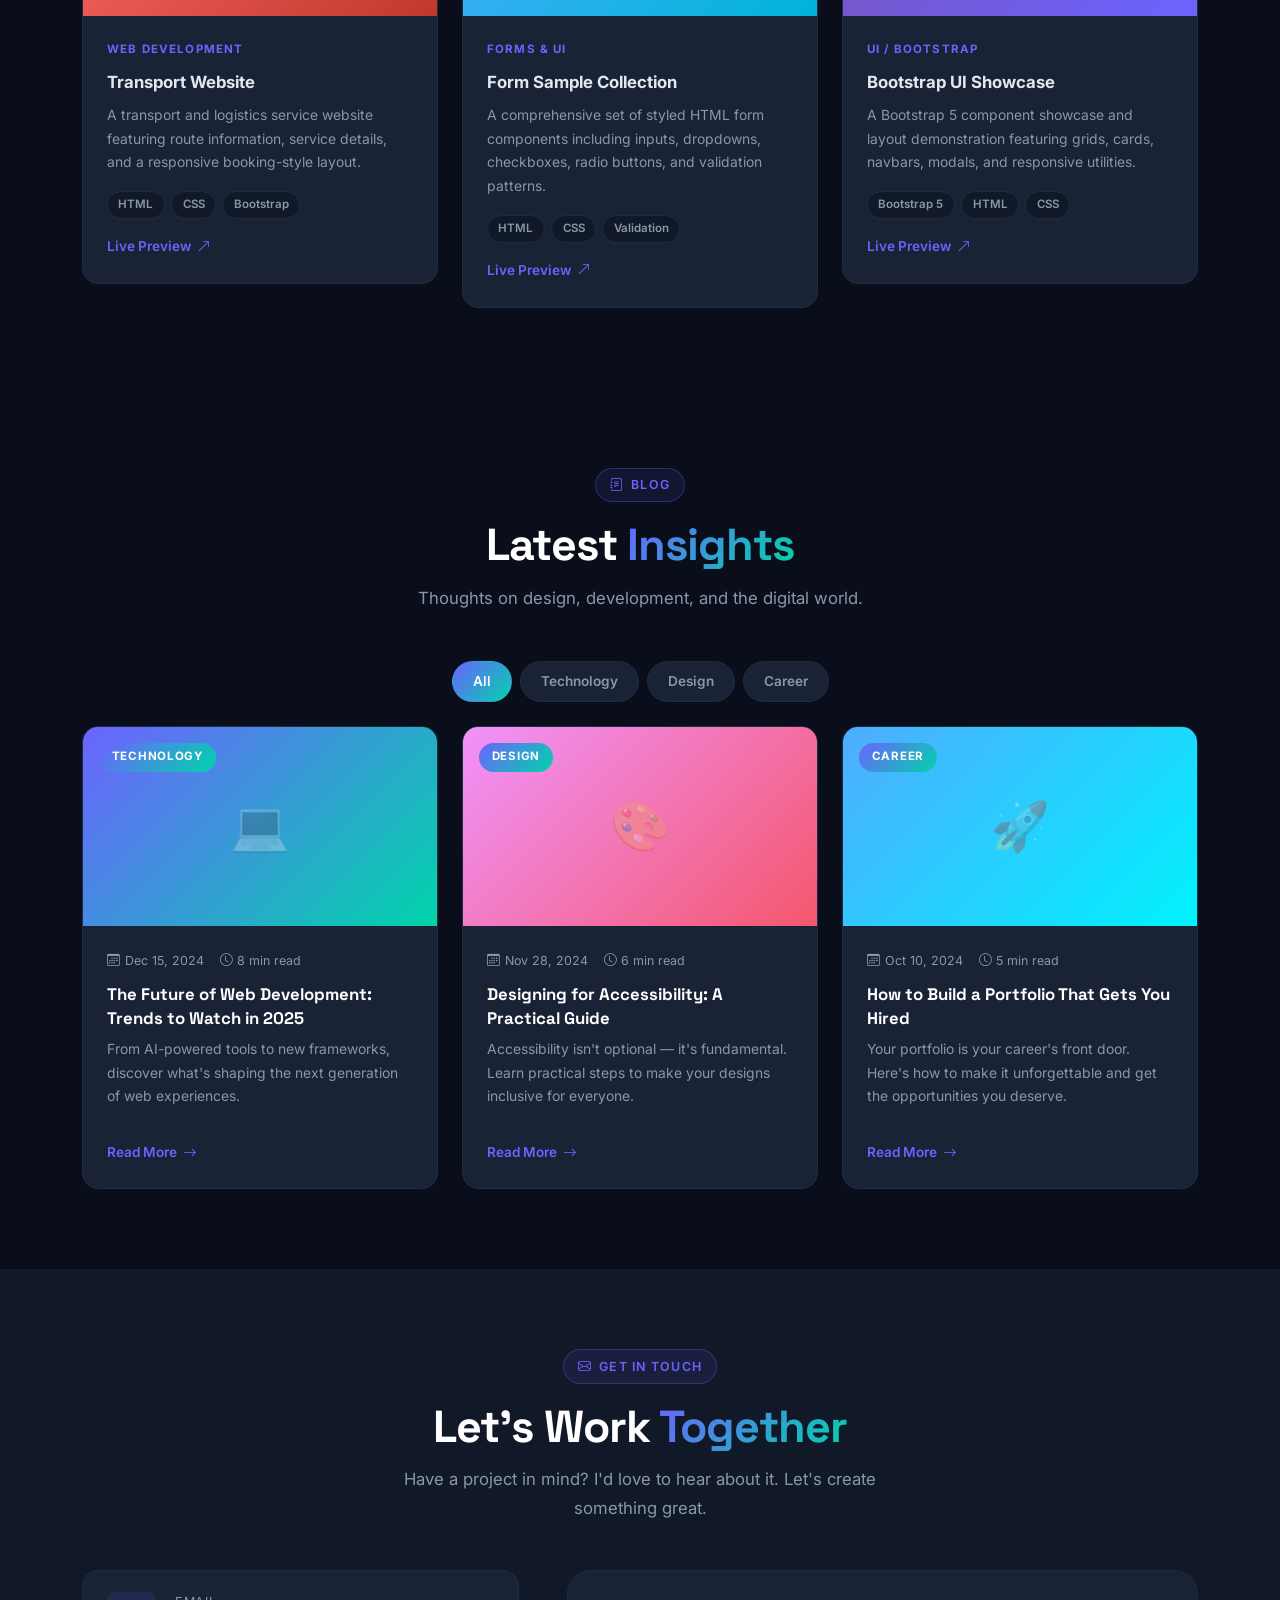
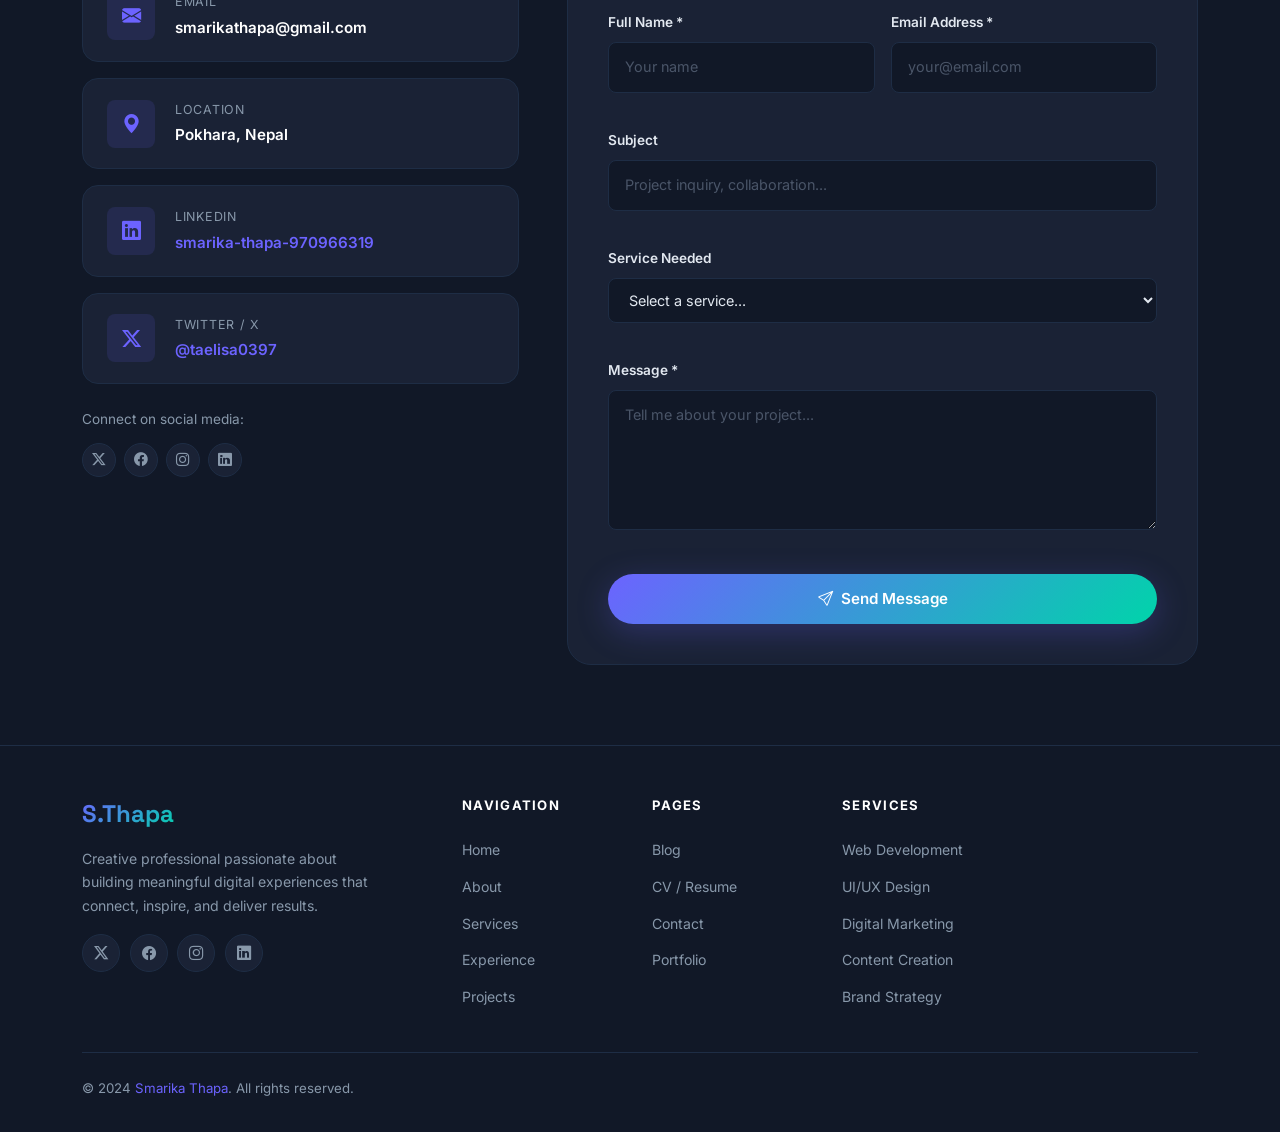
==== commit 988b5e16: "update footer" ====
--- a/index.html
+++ b/index.html
@@ -770,7 +770,6 @@
 
     <div class="footer-bottom">
       <div class="footer-copyright">© 2024 <span>Smarika Thapa</span>. All rights reserved.</div>
-      <div class="footer-copyright">Built with <span>❤️</span> in Kathmandu, Nepal</div>
     </div>
   </div>
 </footer>
